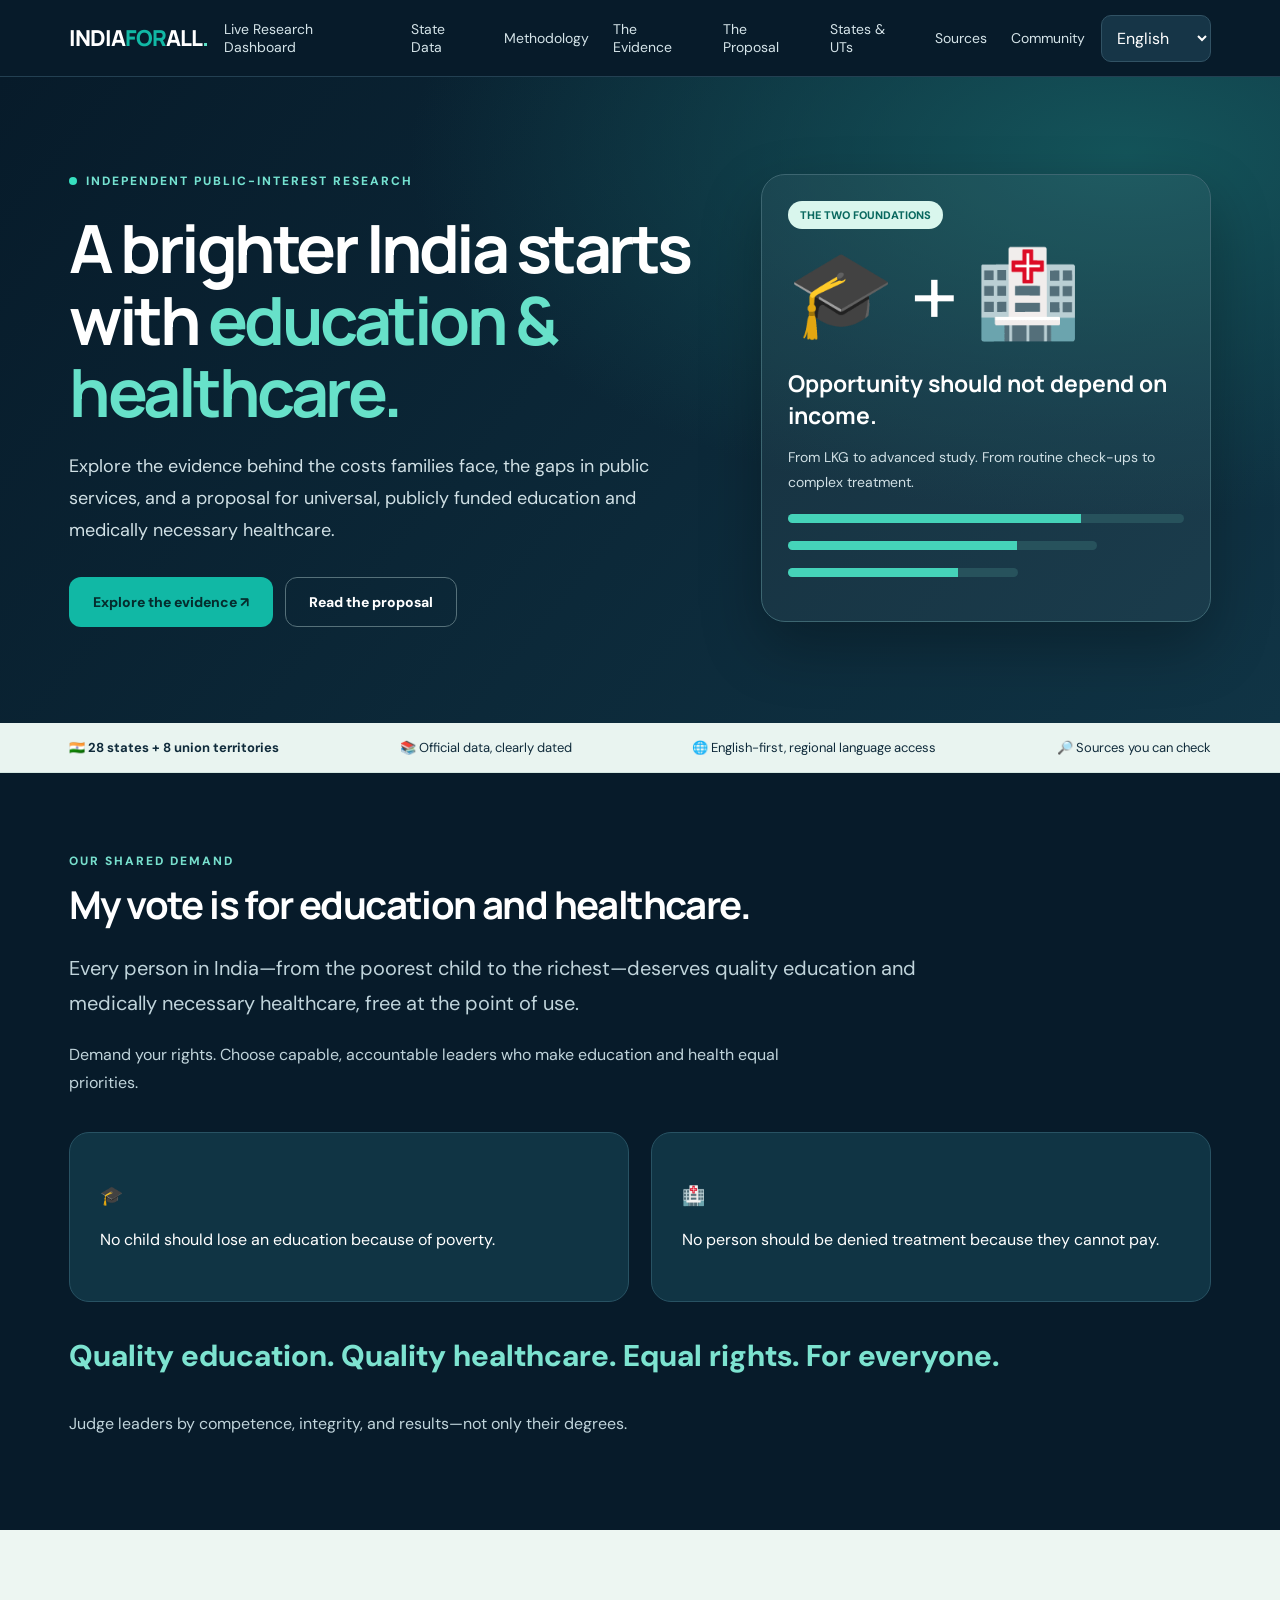
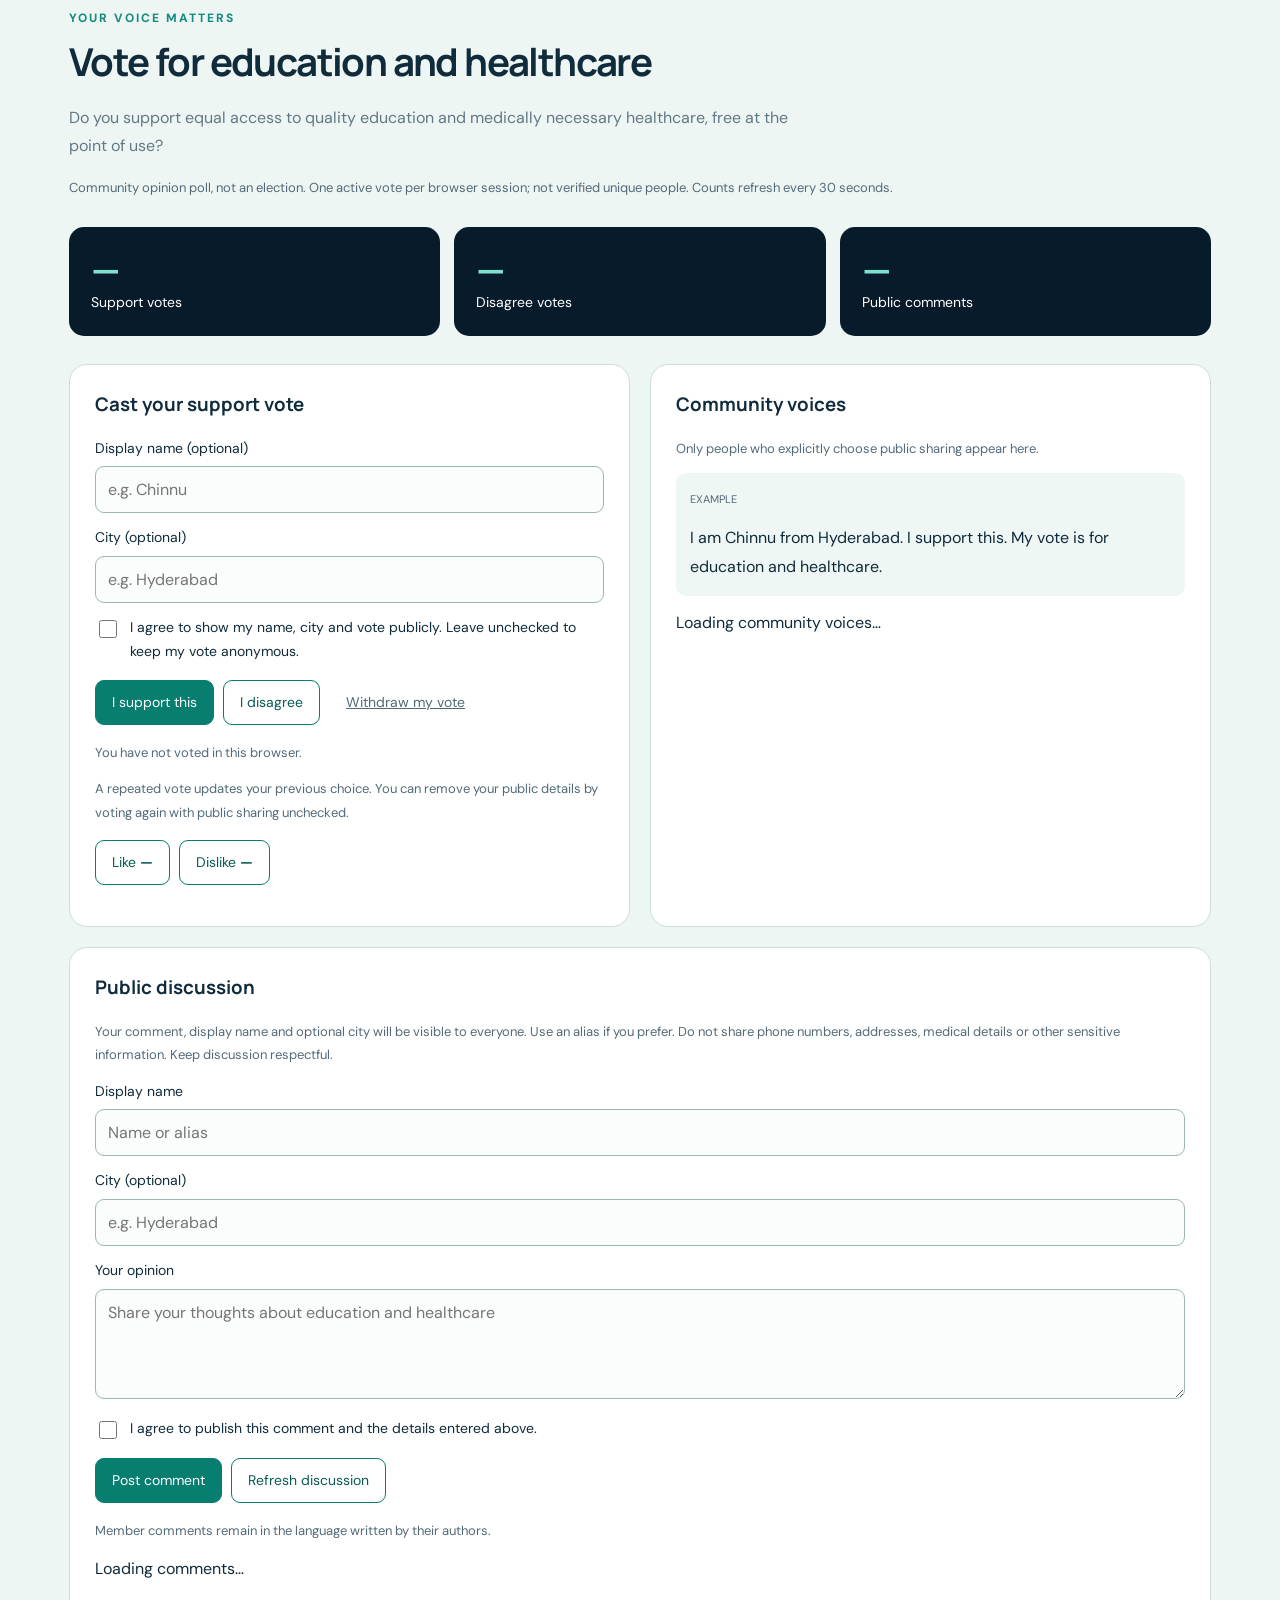
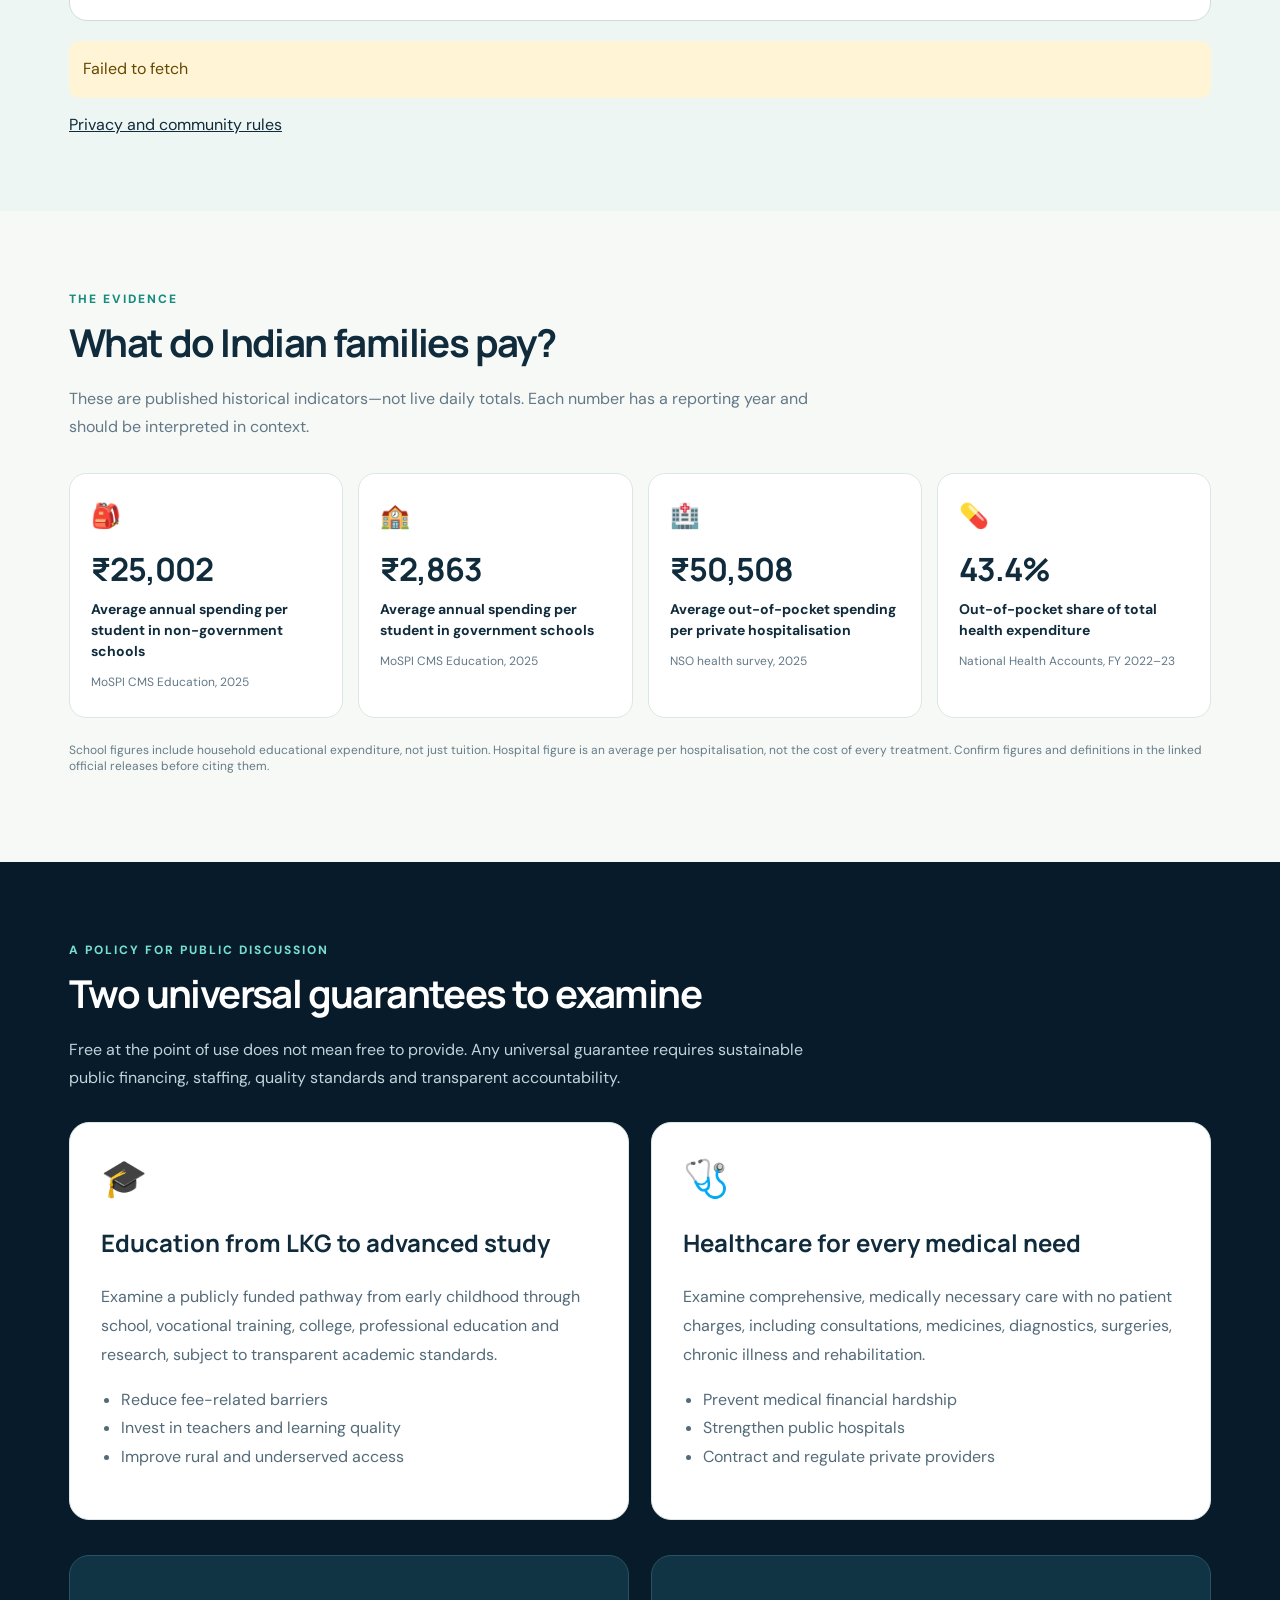
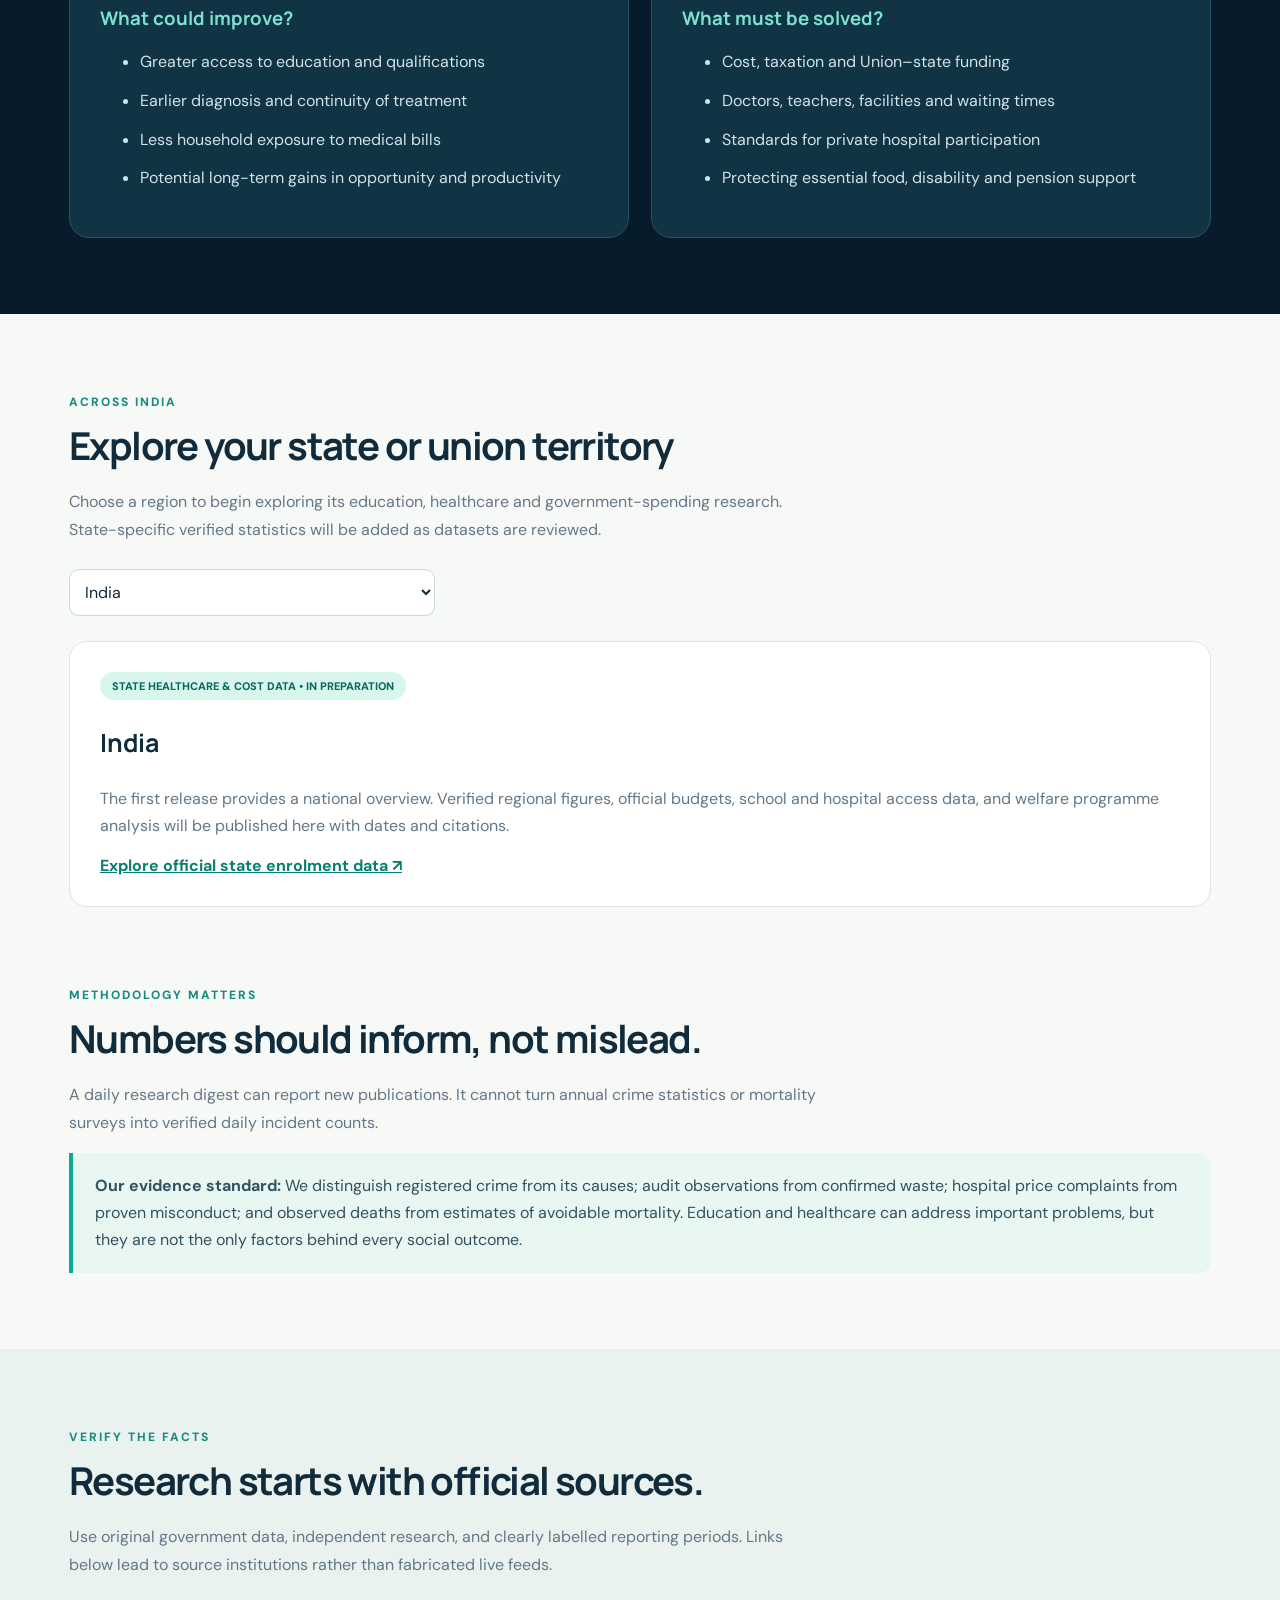
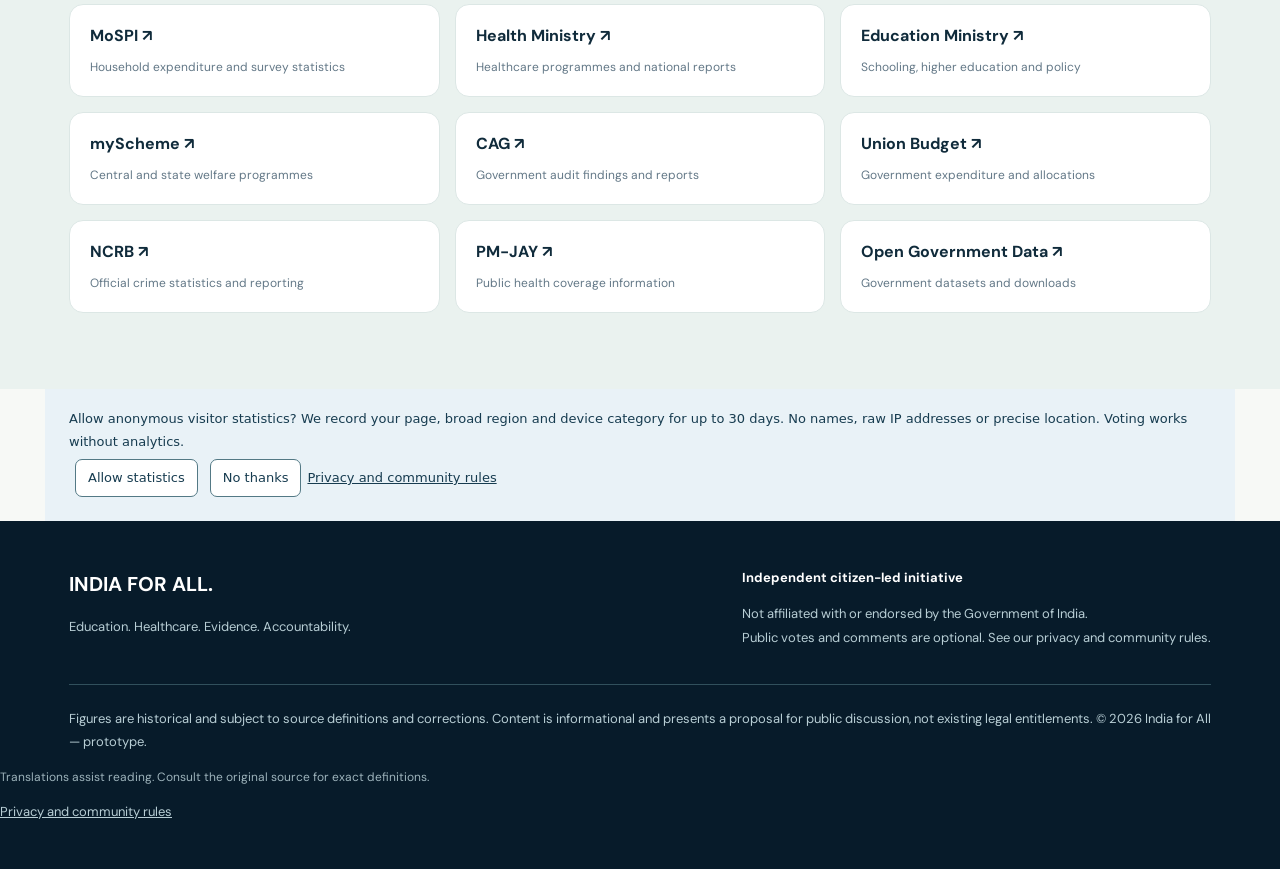
==== index.html @ fef776c9 "Add public participation, nested discussion and private live analytics with security controls" ====
<!doctype html><html lang="en"><head><meta charset="utf-8"><meta name="viewport" content="width=device-width,initial-scale=1"><meta name="theme-color" content="#071b2a"><meta name="description" content="Explore India's education costs, healthcare affordability, government spending and state-wise evidence. A citizen-led research platform for universal education and healthcare."><meta name="robots" content="index,follow"><meta property="og:title" content="India for All | Education. Healthcare. Dignity."><meta property="og:description" content="Explore verified evidence on education, healthcare and public spending across India."><meta property="og:type" content="website"><link rel="canonical" href="https://india-for-all.katojuachyuth.workers.dev/"><meta property="og:url" content="https://india-for-all.katojuachyuth.workers.dev/"><title>India for All | Education & Healthcare Research Across India</title><link rel="preconnect" href="https://fonts.googleapis.com"><link rel="preconnect" href="https://fonts.gstatic.com" crossorigin><link href="https://fonts.googleapis.com/css2?family=DM+Sans:wght@400;500;600;700&family=Manrope:wght@400;500;600;700;800&display=swap" rel="stylesheet"><style>
:root{--navy:#071b2a;--ink:#102b3b;--teal:#11b8a5;--cream:#f7f9f6;--muted:#637887;--line:#dce7e5}*{box-sizing:border-box}html{scroll-behavior:smooth}body{margin:0;background:var(--cream);color:var(--ink);font-family:'DM Sans',sans-serif}h1,h2,h3,.brand{font-family:Manrope,sans-serif}a{color:inherit}header{background:var(--navy);color:white;position:sticky;top:0;z-index:20;border-bottom:1px solid #234052}.wrap{max-width:1190px;margin:auto;padding:0 24px}.nav{min-height:76px;display:flex;align-items:center;justify-content:space-between;gap:16px}.brand{font-weight:800;font-size:22px;letter-spacing:-1px;text-decoration:none}.brand i{color:var(--teal);font-style:normal}.navlinks{display:flex;align-items:center;gap:24px}.navlinks a{text-decoration:none;font-size:14px;color:#d5e4e9}.navlinks a:hover{color:white}select,button{font:inherit}select{border:1px solid #c9d9d6;border-radius:10px;background:white;padding:11px;color:var(--ink);max-width:100%}.lang{background:#163547;color:white;border-color:#315264}.hero{background:radial-gradient(ellipse at 88% 12%,#14545a 0%,transparent 45%),linear-gradient(130deg,#071b2a,#103445);color:white;padding:92px 0 96px;overflow:hidden}.hero-grid{display:grid;grid-template-columns:1.18fr .82fr;gap:45px;align-items:center}.eyebrow{display:inline-flex;gap:9px;align-items:center;color:#75e2d1;text-transform:uppercase;letter-spacing:2px;font-size:12px;font-weight:800}.dot{width:8px;height:8px;border-radius:50%;background:#37dfbf}.hero h1{font-size:clamp(42px,5.2vw,72px);letter-spacing:-3.5px;line-height:1.08;margin:22px 0}.hero h1 span{color:#67e1c9}.hero p{font-size:18px;line-height:1.8;color:#d0e0e5;max-width:640px}.actions{display:flex;gap:12px;flex-wrap:wrap;margin-top:30px}.btn{display:inline-block;text-decoration:none;padding:15px 23px;border-radius:12px;font-weight:800;font-size:14px;border:1px solid transparent;cursor:pointer}.primary{background:var(--teal);color:#052c2d}.secondary{border-color:#56717a;color:white}.hero-art{border:1px solid #3d6671;border-radius:24px;padding:26px;background:#ffffff0c;box-shadow:0 25px 60px #0004}.hero-art .big{font-size:85px;margin:10px 0 18px}.hero-art h3{font-size:23px;margin:8px 0}.hero-art p{font-size:14px}.art-line{height:9px;border-radius:10px;background:#27525c;margin:18px 0;overflow:hidden}.art-line:after{content:'';display:block;width:74%;height:100%;background:#45d3b9}.strip{background:#e9f4f0;border-bottom:1px solid #d3e6e0}.strip .wrap{display:flex;gap:30px;align-items:center;justify-content:space-between;padding-top:16px;padding-bottom:16px;font-size:13px;flex-wrap:wrap}.section{padding:76px 0}.section h2{font-size:clamp(28px,3vw,43px);letter-spacing:-1.6px;margin:8px 0 15px}.intro{color:var(--muted);max-width:760px;line-height:1.75}.kicker{font-size:12px;letter-spacing:2px;color:#168b80;font-weight:800;text-transform:uppercase}.stats{display:grid;grid-template-columns:repeat(4,1fr);gap:15px;margin-top:32px}.stat{border:1px solid var(--line);background:white;padding:26px 21px;border-radius:17px;min-height:205px}.stat .ico{font-size:24px}.stat strong{display:block;font-family:Manrope;font-size:32px;letter-spacing:-1px;margin:16px 0 8px}.stat p{font-size:14px;line-height:1.5;margin:0 0 8px;font-weight:700}.stat small{color:var(--muted);font-size:12px}.pill{display:inline-block;background:#d9f6ed;color:#09685f;border-radius:99px;padding:7px 12px;font-size:11px;font-weight:800}.two{display:grid;grid-template-columns:repeat(2,1fr);gap:22px;margin-top:30px}.feature{background:white;border:1px solid var(--line);border-radius:20px;padding:31px}.feature .symbol{font-size:37px}.feature h3{font-size:24px}.feature p,.feature li{line-height:1.8;color:#536a78}.feature ul{padding-left:20px}.dark{background:var(--navy);color:white}.dark .intro{color:#c0d4db}.compare{display:grid;grid-template-columns:1fr 1fr;gap:22px;margin-top:35px}.compare article{background:#103444;border:1px solid #285263;border-radius:20px;padding:30px}.compare h3{color:#7de3d0}.compare li{margin:13px 0;color:#d2e2e7;line-height:1.6}.filter{display:flex;gap:14px;flex-wrap:wrap;margin:25px 0}.filter select{min-width:220px}.region{background:white;border:1px solid var(--line);border-radius:18px;padding:30px}.region h3{font-size:25px}.region p{line-height:1.7;color:var(--muted)}.note{border-left:4px solid #0aa993;background:#e9f7f2;padding:19px 22px;border-radius:0 12px 12px 0;color:#315260;line-height:1.7}.sources{display:grid;grid-template-columns:repeat(3,1fr);gap:15px;margin-top:25px}.source{background:white;border:1px solid var(--line);border-radius:14px;padding:20px;text-decoration:none}.source:hover{border-color:#0aa993}.source b{display:block;margin-bottom:9px}.source span{font-size:12px;color:var(--muted)}footer{background:#071b2a;color:#b8ced5;padding:45px 0;font-size:13px;line-height:1.8}footer b{color:white}.footer-grid{display:flex;justify-content:space-between;gap:20px;flex-wrap:wrap}.disclaimer{font-size:12px;color:#657c87;margin-top:24px}.menu{display:none}.sr-only{position:absolute;width:1px;height:1px;padding:0;margin:-1px;overflow:hidden;clip:rect(0,0,0,0);white-space:nowrap;border:0}@media(max-width:850px){.navlinks{display:none}.menu{display:block}.hero-grid{grid-template-columns:1fr}.hero-art{display:none}.stats{grid-template-columns:repeat(2,1fr)}.sources{grid-template-columns:repeat(2,1fr)}}@media(max-width:560px){.wrap{padding:0 17px}.hero{padding:70px 0}.hero h1{letter-spacing:-2px}.stats,.two,.compare,.sources{grid-template-columns:1fr}.stat{min-height:unset}.section{padding:58px 0}.nav{min-height:66px}.brand{font-size:19px}.lang{max-width:125px}.hero p{font-size:16px}}
</style><link rel="stylesheet" href="/i18n.css?v=20261114"><script defer src="/i18n.js?v=20261114"></script><link rel="stylesheet" href="/community.css?v=20261114"><script defer src="/community-ui.js?v=20261114"></script></head><body><header><div class="wrap nav"><a class="brand" href="#home">INDIA<i>FOR</i>ALL<span style="color:#5ce3c8">.</span></a><nav class="navlinks" aria-label="Main navigation"><a href="/dashboard.html">Live Research Dashboard</a><a href="/states.html">State Data</a><a href="/methodology.html">Methodology</a><a href="#evidence">The Evidence</a><a href="#vision">The Proposal</a><a href="#states">States & UTs</a><a href="#sources">Sources</a><a href="#community">Community</a></nav><label><span class="sr-only">Select language</span><select class="lang" id="language"><option value="en">English</option><option value="hi">हिन्दी</option><option value="te">తెలుగు</option><option value="ta">தமிழ்</option><option value="bn">বাংলা</option><option value="mr">मराठी</option><option value="kn">ಕನ್ನಡ</option><option value="ml">മലയാളം</option></select></label></div></header><main><section id="home" class="hero"><div class="wrap hero-grid"><div><span class="eyebrow"><span class="dot"></span> Independent public-interest research</span><h1 data-i="hero">A brighter India starts with <span>education & healthcare.</span></h1><p data-i="lead">Explore the evidence behind the costs families face, the gaps in public services, and a proposal for universal, publicly funded education and medically necessary healthcare.</p><div class="actions"><a class="btn primary" href="/dashboard.html" data-i="explore">Explore the evidence ↗</a><a class="btn secondary" href="#vision" data-i="proposal">Read the proposal</a></div></div><div class="hero-art" aria-hidden="true"><span class="pill">THE TWO FOUNDATIONS</span><div class="big">🎓 + 🏥</div><h3>Opportunity should not depend on income.</h3><p>From LKG to advanced study. From routine check-ups to complex treatment.</p><div class="art-line"></div><div class="art-line" style="width:78%"></div><div class="art-line" style="width:58%"></div></div></div></section><div class="strip"><div class="wrap"><span>🇮🇳 <b>28 states + 8 union territories</b></span><span>📚 Official data, clearly dated</span><span>🌐 English-first, regional language access</span><span>🔎 Sources you can check</span></div></div><section id="our-demand" class="section dark" aria-labelledby="demand-title"><div class="wrap"><span class="kicker" style="color:#77dfcd">Our shared demand</span><h2 id="demand-title">My vote is for education and healthcare.</h2><p class="intro" style="font-size:20px;max-width:920px">Every person in India—from the poorest child to the richest—deserves quality education and medically necessary healthcare, free at the point of use.</p><p class="intro">Demand your rights. Choose capable, accountable leaders who make education and health equal priorities.</p><div class="compare"><article><h3>🎓</h3><p style="line-height:1.8">No child should lose an education because of poverty.</p></article><article><h3>🏥</h3><p style="line-height:1.8">No person should be denied treatment because they cannot pay.</p></article></div><p style="font-size:clamp(20px,2.5vw,30px);font-weight:800;line-height:1.6;color:#7de3d0">Quality education. Quality healthcare. Equal rights. For everyone.</p><p class="intro">Judge leaders by competence, integrity, and results—not only their degrees.</p></div></section><section id="community" class="section community" aria-labelledby="community-title"><div class="wrap">
<span class="kicker">Your voice matters</span><h2 id="community-title">Vote for education and healthcare</h2>
<p class="intro">Do you support equal access to quality education and medically necessary healthcare, free at the point of use?</p>
<p class="community-small">Community opinion poll, not an election. One active vote per browser session; not verified unique people. Counts refresh every 30 seconds.</p>
<div class="community-metrics" aria-label="Community totals"><div><strong id="support-count">—</strong><span>Support votes</span></div><div><strong id="oppose-count">—</strong><span>Disagree votes</span></div><div><strong id="comment-count">—</strong><span>Public comments</span></div></div>
<div class="community-layout"><section class="community-panel"><h3>Cast your support vote</h3>
<label for="public-name">Display name (optional)</label><input id="public-name" maxlength="50" placeholder="e.g. Chinnu" autocomplete="nickname">
<label for="public-city">City (optional)</label><input id="public-city" maxlength="80" placeholder="e.g. Hyderabad" autocomplete="address-level2">
<label class="community-check"><input id="profile-consent" type="checkbox"><span>I agree to show my name, city and vote publicly. Leave unchecked to keep my vote anonymous.</span></label>
<div class="community-actions"><button id="vote-support" type="button">I support this</button><button id="vote-oppose" class="outline" type="button">I disagree</button><button id="vote-withdraw" class="text-button" type="button">Withdraw my vote</button></div>
<p id="my-vote" class="community-small" role="status"></p><p class="community-small">A repeated vote updates your previous choice. You can remove your public details by voting again with public sharing unchecked.</p>
<div class="community-actions"><button id="campaign-like" class="outline" type="button" aria-pressed="false"><span>Like</span> <strong id="like-count">—</strong></button><button id="campaign-dislike" class="outline" type="button" aria-pressed="false"><span>Dislike</span> <strong id="dislike-count">—</strong></button></div>
</section><section class="community-panel"><h3>Community voices</h3><p class="community-small">Only people who explicitly choose public sharing appear here.</p><div class="community-example"><span>Example</span><p>I am Chinnu from Hyderabad. I support this. My vote is for education and healthcare.</p></div><div id="supporters-list"><p>Loading community voices…</p></div></section></div>
<section class="community-panel discussion"><h3>Public discussion</h3><p class="community-small">Your comment, display name and optional city will be visible to everyone. Use an alias if you prefer. Do not share phone numbers, addresses, medical details or other sensitive information. Keep discussion respectful.</p>
<form id="comment-form"><label for="comment-name">Display name</label><input id="comment-name" maxlength="50" placeholder="Name or alias" required><label for="comment-city">City (optional)</label><input id="comment-city" maxlength="80" placeholder="e.g. Hyderabad"><label for="comment-body">Your opinion</label><textarea id="comment-body" maxlength="1500" rows="4" required placeholder="Share your thoughts about education and healthcare"></textarea><p id="reply-context" class="community-small"></p><label class="community-check"><input id="comment-consent" type="checkbox" required><span>I agree to publish this comment and the details entered above.</span></label><div class="community-actions"><button type="submit">Post comment</button><button id="cancel-reply" class="outline" type="button" hidden>Cancel reply</button><button id="refresh-comments" class="outline" type="button">Refresh discussion</button></div></form>
<p class="community-small">Member comments remain in the language written by their authors.</p><div id="comments-list"><p>Loading comments…</p></div><button id="more-comments" class="outline" type="button" hidden>More comments</button></section>
<p id="community-notice" class="community-notice" role="status" aria-live="polite"></p><a href="/privacy.html">Privacy and community rules</a>
</div></section>
<section id="evidence" class="section"><div class="wrap"><span class="kicker">The evidence</span><h2 data-i="evidence">What do Indian families pay?</h2><p class="intro" data-i="evidenceLead">These are published historical indicators—not live daily totals. Each number has a reporting year and should be interpreted in context.</p><div class="stats"><div class="stat"><div class="ico">🎒</div><strong>₹25,002</strong><p>Average annual spending per student in non-government schools</p><small>MoSPI CMS Education, 2025</small></div><div class="stat"><div class="ico">🏫</div><strong>₹2,863</strong><p>Average annual spending per student in government schools</p><small>MoSPI CMS Education, 2025</small></div><div class="stat"><div class="ico">🏥</div><strong>₹50,508</strong><p>Average out-of-pocket spending per private hospitalisation</p><small>NSO health survey, 2025</small></div><div class="stat"><div class="ico">💊</div><strong>43.4%</strong><p>Out-of-pocket share of total health expenditure</p><small>National Health Accounts, FY 2022–23</small></div></div><p class="disclaimer">School figures include household educational expenditure, not just tuition. Hospital figure is an average per hospitalisation, not the cost of every treatment. Confirm figures and definitions in the linked official releases before citing them.</p></div></section><section id="vision" class="section dark"><div class="wrap"><span class="kicker" style="color:#77dfcd">A policy for public discussion</span><h2 data-i="vision">Two universal guarantees to examine</h2><p class="intro" data-i="visionLead">Free at the point of use does not mean free to provide. Any universal guarantee requires sustainable public financing, staffing, quality standards and transparent accountability.</p><div class="two"><article class="feature" style="color:#102b3b"><div class="symbol">🎓</div><h3>Education from LKG to advanced study</h3><p>Examine a publicly funded pathway from early childhood through school, vocational training, college, professional education and research, subject to transparent academic standards.</p><ul><li>Reduce fee-related barriers</li><li>Invest in teachers and learning quality</li><li>Improve rural and underserved access</li></ul></article><article class="feature" style="color:#102b3b"><div class="symbol">🩺</div><h3>Healthcare for every medical need</h3><p>Examine comprehensive, medically necessary care with no patient charges, including consultations, medicines, diagnostics, surgeries, chronic illness and rehabilitation.</p><ul><li>Prevent medical financial hardship</li><li>Strengthen public hospitals</li><li>Contract and regulate private providers</li></ul></article></div><div class="compare"><article><h3>What could improve?</h3><ul><li>Greater access to education and qualifications</li><li>Earlier diagnosis and continuity of treatment</li><li>Less household exposure to medical bills</li><li>Potential long-term gains in opportunity and productivity</li></ul></article><article><h3>What must be solved?</h3><ul><li>Cost, taxation and Union–state funding</li><li>Doctors, teachers, facilities and waiting times</li><li>Standards for private hospital participation</li><li>Protecting essential food, disability and pension support</li></ul></article></div></div></section><section id="states" class="section"><div class="wrap"><span class="kicker">Across India</span><h2 data-i="states">Explore your state or union territory</h2><p class="intro">Choose a region to begin exploring its education, healthcare and government-spending research. State-specific verified statistics will be added as datasets are reviewed.</p><div class="filter"><label><span class="sr-only">State or union territory</span><select id="state"></select></label></div><div class="region" aria-live="polite"><span class="pill">STATE HEALTHCARE & COST DATA • IN PREPARATION</span><h3 id="stateTitle">India</h3><p id="stateDesc">The first release provides a national overview. Verified regional figures, official budgets, school and hospital access data, and welfare programme analysis will be published here with dates and citations.</p><a href="/states.html" style="font-weight:700;color:#087f73">Explore official state enrolment data ↗</a></div></div></section><section class="section" style="padding-top:0"><div class="wrap"><span class="kicker">Methodology matters</span><h2>Numbers should inform, not mislead.</h2><p class="intro">A daily research digest can report new publications. It cannot turn annual crime statistics or mortality surveys into verified daily incident counts.</p><div class="note"><b>Our evidence standard:</b> We distinguish registered crime from its causes; audit observations from confirmed waste; hospital price complaints from proven misconduct; and observed deaths from estimates of avoidable mortality. Education and healthcare can address important problems, but they are not the only factors behind every social outcome.</div></div></section><section id="sources" class="section" style="background:#eaf2ef"><div class="wrap"><span class="kicker">Verify the facts</span><h2>Research starts with official sources.</h2><p class="intro">Use original government data, independent research, and clearly labelled reporting periods. Links below lead to source institutions rather than fabricated live feeds.</p><div class="sources"><a class="source" href="https://www.mospi.gov.in/" target="_blank" rel="noopener"><b>MoSPI ↗</b><span>Household expenditure and survey statistics</span></a><a class="source" href="https://mohfw.gov.in/" target="_blank" rel="noopener"><b>Health Ministry ↗</b><span>Healthcare programmes and national reports</span></a><a class="source" href="https://www.education.gov.in/" target="_blank" rel="noopener"><b>Education Ministry ↗</b><span>Schooling, higher education and policy</span></a><a class="source" href="https://www.myscheme.gov.in/" target="_blank" rel="noopener"><b>myScheme ↗</b><span>Central and state welfare programmes</span></a><a class="source" href="https://cag.gov.in/" target="_blank" rel="noopener"><b>CAG ↗</b><span>Government audit findings and reports</span></a><a class="source" href="https://www.indiabudget.gov.in/" target="_blank" rel="noopener"><b>Union Budget ↗</b><span>Government expenditure and allocations</span></a><a class="source" href="https://ncrb.gov.in/" target="_blank" rel="noopener"><b>NCRB ↗</b><span>Official crime statistics and reporting</span></a><a class="source" href="https://www.pmjay.gov.in/" target="_blank" rel="noopener"><b>PM-JAY ↗</b><span>Public health coverage information</span></a><a class="source" href="https://data.gov.in/" target="_blank" rel="noopener"><b>Open Government Data ↗</b><span>Government datasets and downloads</span></a></div></div></section></main><footer><div class="wrap"><div class="footer-grid"><div><b style="font-size:20px">INDIA FOR ALL.</b><p>Education. Healthcare. Evidence. Accountability.</p></div><div><b>Independent citizen-led initiative</b><p>Not affiliated with or endorsed by the Government of India.<br>Public votes and comments are optional. See our privacy and community rules.</p></div></div><hr style="border:0;border-top:1px solid #31505c;margin:22px 0"><p>Figures are historical and subject to source definitions and corrections. Content is informational and presents a proposal for public discussion, not existing legal entitlements. © 2026 India for All — prototype.</p></div><p class="translation-note">Translations assist reading. Consult the original source for exact definitions.</p><a href="/privacy.html">Privacy and community rules</a></footer><script defer src="/index-content1.js?v=20261114-community"></script></body></html>
---- i18n.css ----
/* Keep long regional text readable without changing the site's design. */
html:not([lang="en"]) h1,html:not([lang="en"]) h2,html:not([lang="en"]) h3{letter-spacing:normal;line-height:1.4}
html:not([lang="en"]) .hero h1{font-size:clamp(30px,4.5vw,58px)}
html:not([lang="en"]) .navlinks{gap:12px;flex-wrap:wrap;padding:12px 0}
html:not([lang="en"]) .navlinks a{font-size:12px}
.site-language{display:inline-flex;margin:8px 0 8px 16px;align-items:center}
.site-language select{font:inherit;background:#163547;color:#fff;border:1px solid #54717f;border-radius:8px;padding:9px;max-width:165px}
.sr-only{position:absolute;width:1px;height:1px;padding:0;margin:-1px;overflow:hidden;clip:rect(0,0,0,0);white-space:nowrap;border:0}
#language-error{margin:0;padding:0 20px;background:#fff4d5;color:#593d00;font:14px/1.6 system-ui}
#language-error:empty{display:none}
.translation-note{font-size:12px;line-height:1.8;opacity:.85}
@media(max-width:600px){.site-language{display:flex;margin:12px 0}html:not([lang="en"]) .hero h1{font-size:32px}.toolbar{flex-wrap:wrap}header>a{display:inline-block;margin-bottom:7px}}
---- community.css ----
.community{background:#edf6f2;scroll-margin-top:90px}.community-small{font-size:13px;line-height:1.8;color:#536a78}.community-metrics{display:grid;grid-template-columns:repeat(3,1fr);gap:14px;margin:28px 0}.community-metrics>div{background:#071b2a;color:#fff;padding:22px;border-radius:15px}.community-metrics strong{display:block;font-size:32px;color:#7de3d0}.community-metrics span{display:block;line-height:1.6;font-size:14px}.community-layout{display:grid;grid-template-columns:1fr 1fr;gap:20px}.community-panel{padding:25px;background:white;border:1px solid #cdded8;border-radius:18px;margin-bottom:20px}.community-panel h3{margin-top:0;line-height:1.5}.community-panel input:not([type=checkbox]),.community-panel textarea{width:100%;font:inherit;box-sizing:border-box;border:1px solid #9bb8ac;border-radius:9px;padding:12px;background:#fbfdfc;color:#102b3b}.community-panel label{display:block;margin:13px 0 6px;font-size:14px;line-height:1.7}.community-check{display:flex!important;gap:10px;align-items:flex-start}.community-check input{width:18px;height:18px;flex-shrink:0;margin-top:4px}.community-actions{display:flex;gap:9px;flex-wrap:wrap;margin:16px 0}.community button{background:#087e70;color:white;border:1px solid #087e70;padding:11px 16px;border-radius:9px;cursor:pointer;font:inherit;font-size:14px;line-height:1.5}.community button.outline{background:#fff;color:#075d55}.community button.text-button{background:transparent;border-color:transparent;color:#526a74;text-decoration:underline}.community button[aria-pressed=true]{background:#d2f5e9;color:#064c42;box-shadow:inset 0 0 0 2px #087e70}.community button:disabled{opacity:.55;cursor:wait}.community button:focus-visible,.community input:focus-visible,.community textarea:focus-visible{outline:3px solid #e0a827;outline-offset:3px}.community-example{background:#eff7f4;padding:14px;border-radius:10px;margin-bottom:16px}.community-example>span{font-size:11px;text-transform:uppercase;color:#536a78}.community-example p{line-height:1.8;margin-bottom:0}.community-voice{border-top:1px solid #dce7e5;padding:12px 0;overflow-wrap:anywhere}.community-voice p{margin:7px 0}.community-comment{padding:18px 0;border-top:1px solid #dce7e5;overflow-wrap:anywhere}.community-comment .comment-body{white-space:pre-wrap;line-height:1.8}.comment-children{margin-left:clamp(8px,2vw,22px);padding-left:12px;border-left:2px solid #bad8cd}.community-notice{line-height:1.8;padding:14px;border-radius:10px;background:#fff5d6;color:#644800}.community-notice:empty{display:none}.community-hidden{color:#677c84;font-style:italic}.analytics-choice{max-width:1190px;margin:0 auto;padding:18px 24px;background:#e9f2f7;color:#173c50;font:13px/1.8 system-ui}.analytics-choice button{font:inherit;padding:6px 12px;margin:6px;border:1px solid #537985;border-radius:7px;background:#fff;color:#173c50;cursor:pointer}.analytics-choice p{margin:0}.analytics-choice a{color:inherit}.community [hidden]{display:none!important}@media(max-width:700px){.community-layout{grid-template-columns:1fr}.community-panel{padding:18px}.community-metrics{gap:7px}.community-metrics>div{padding:12px}.community-metrics strong{font-size:25px}.community-metrics span{font-size:12px}}
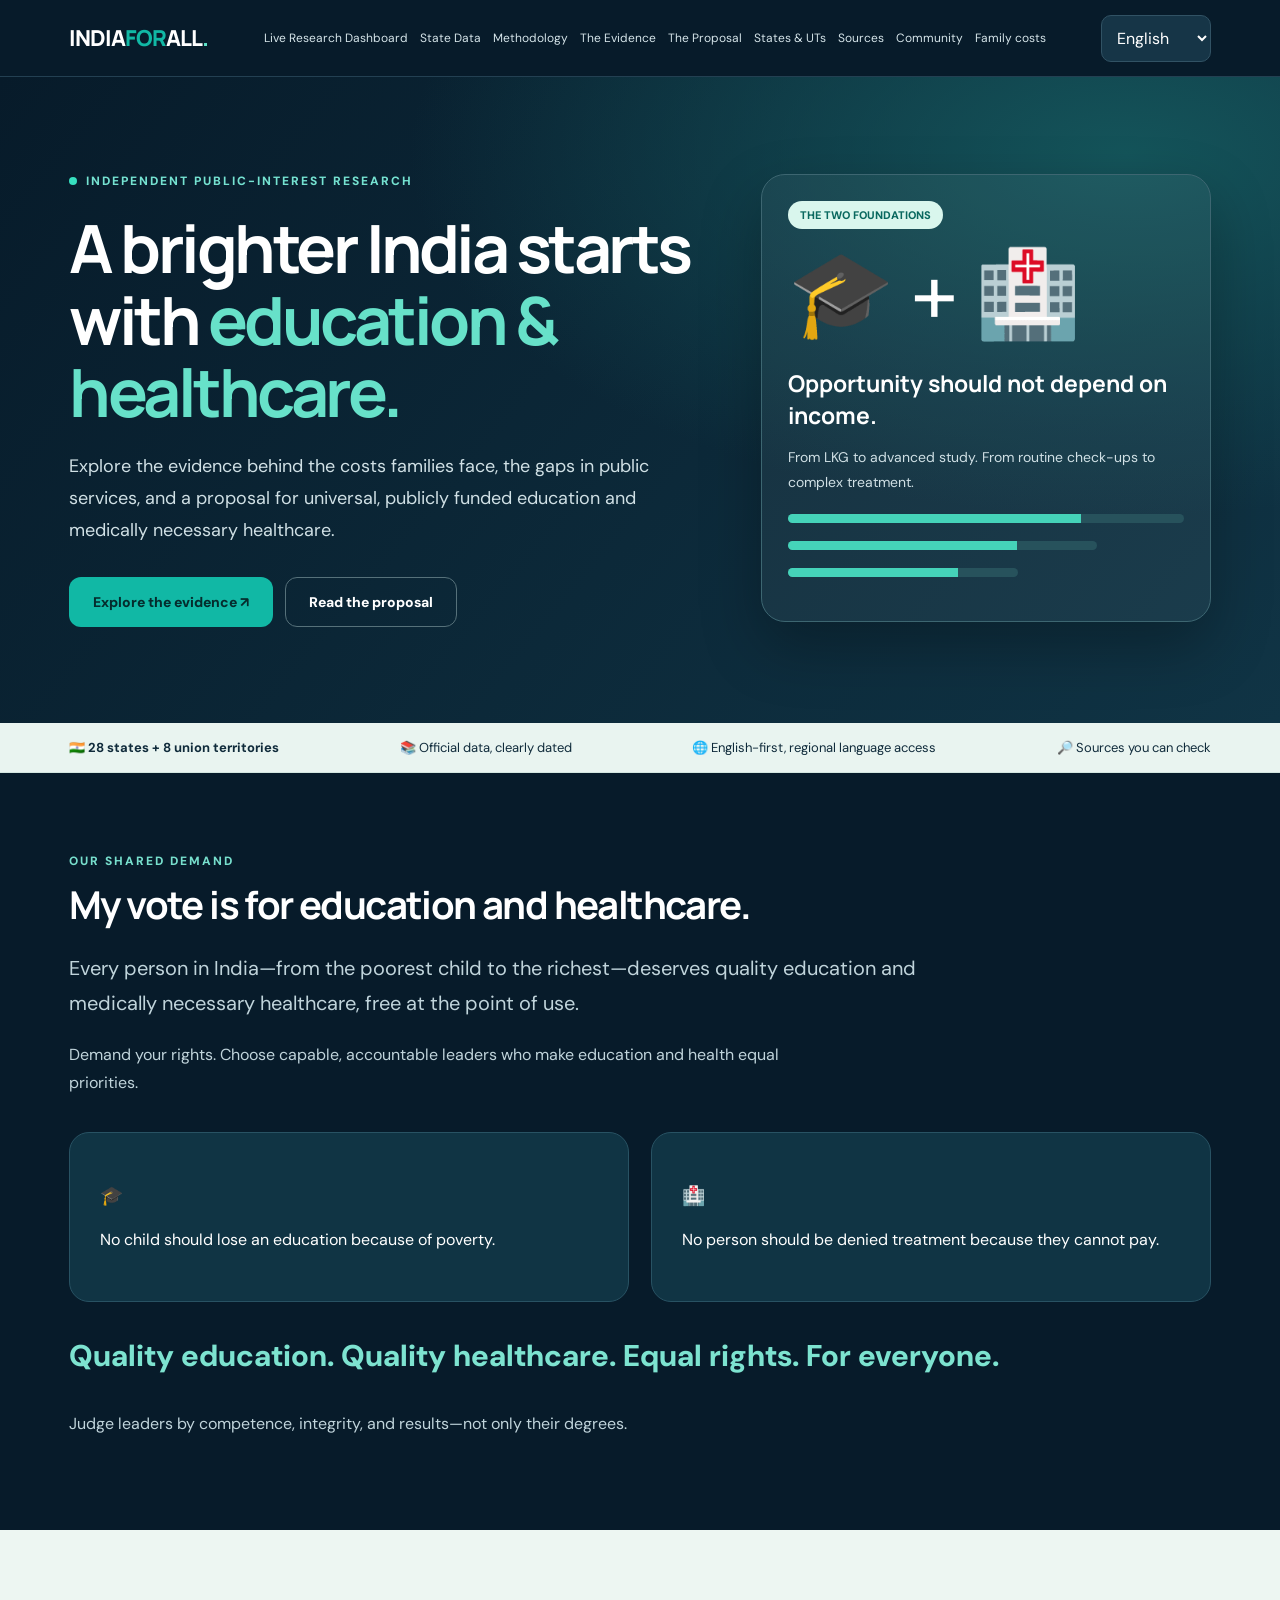
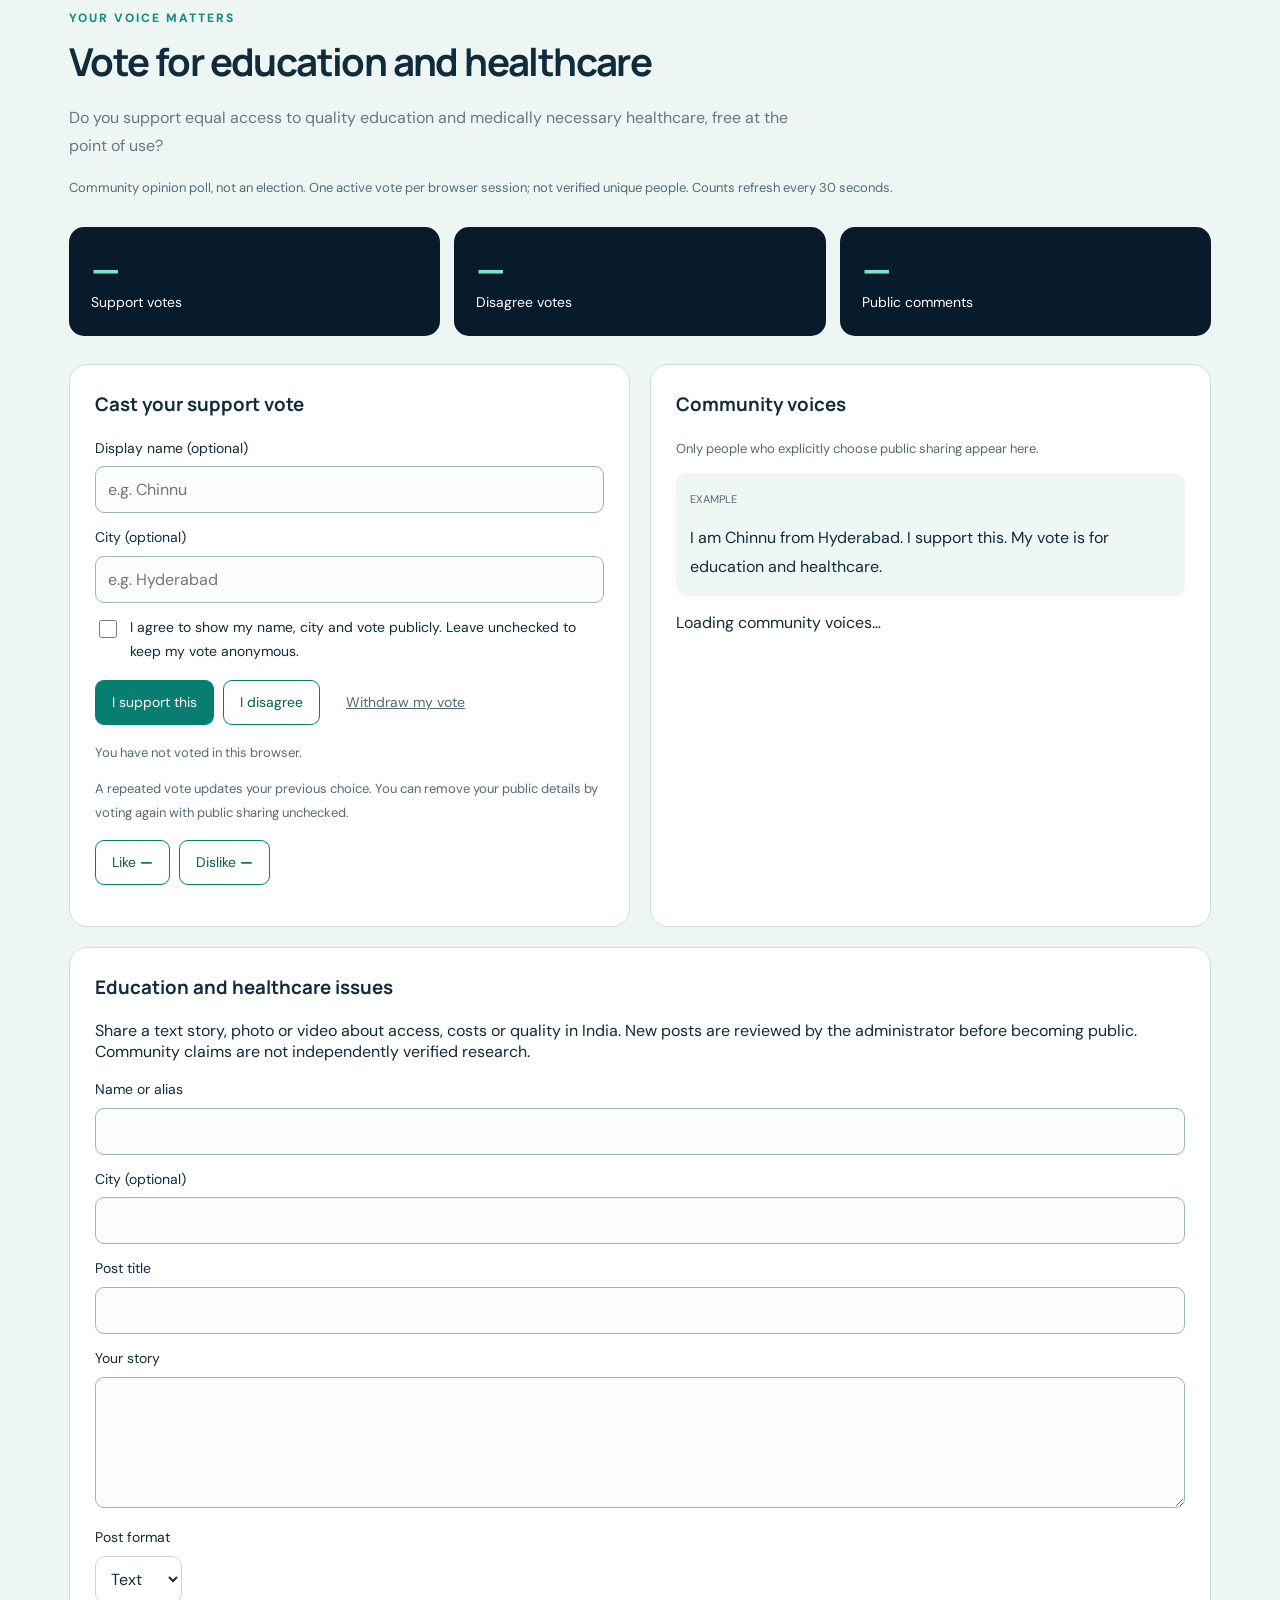
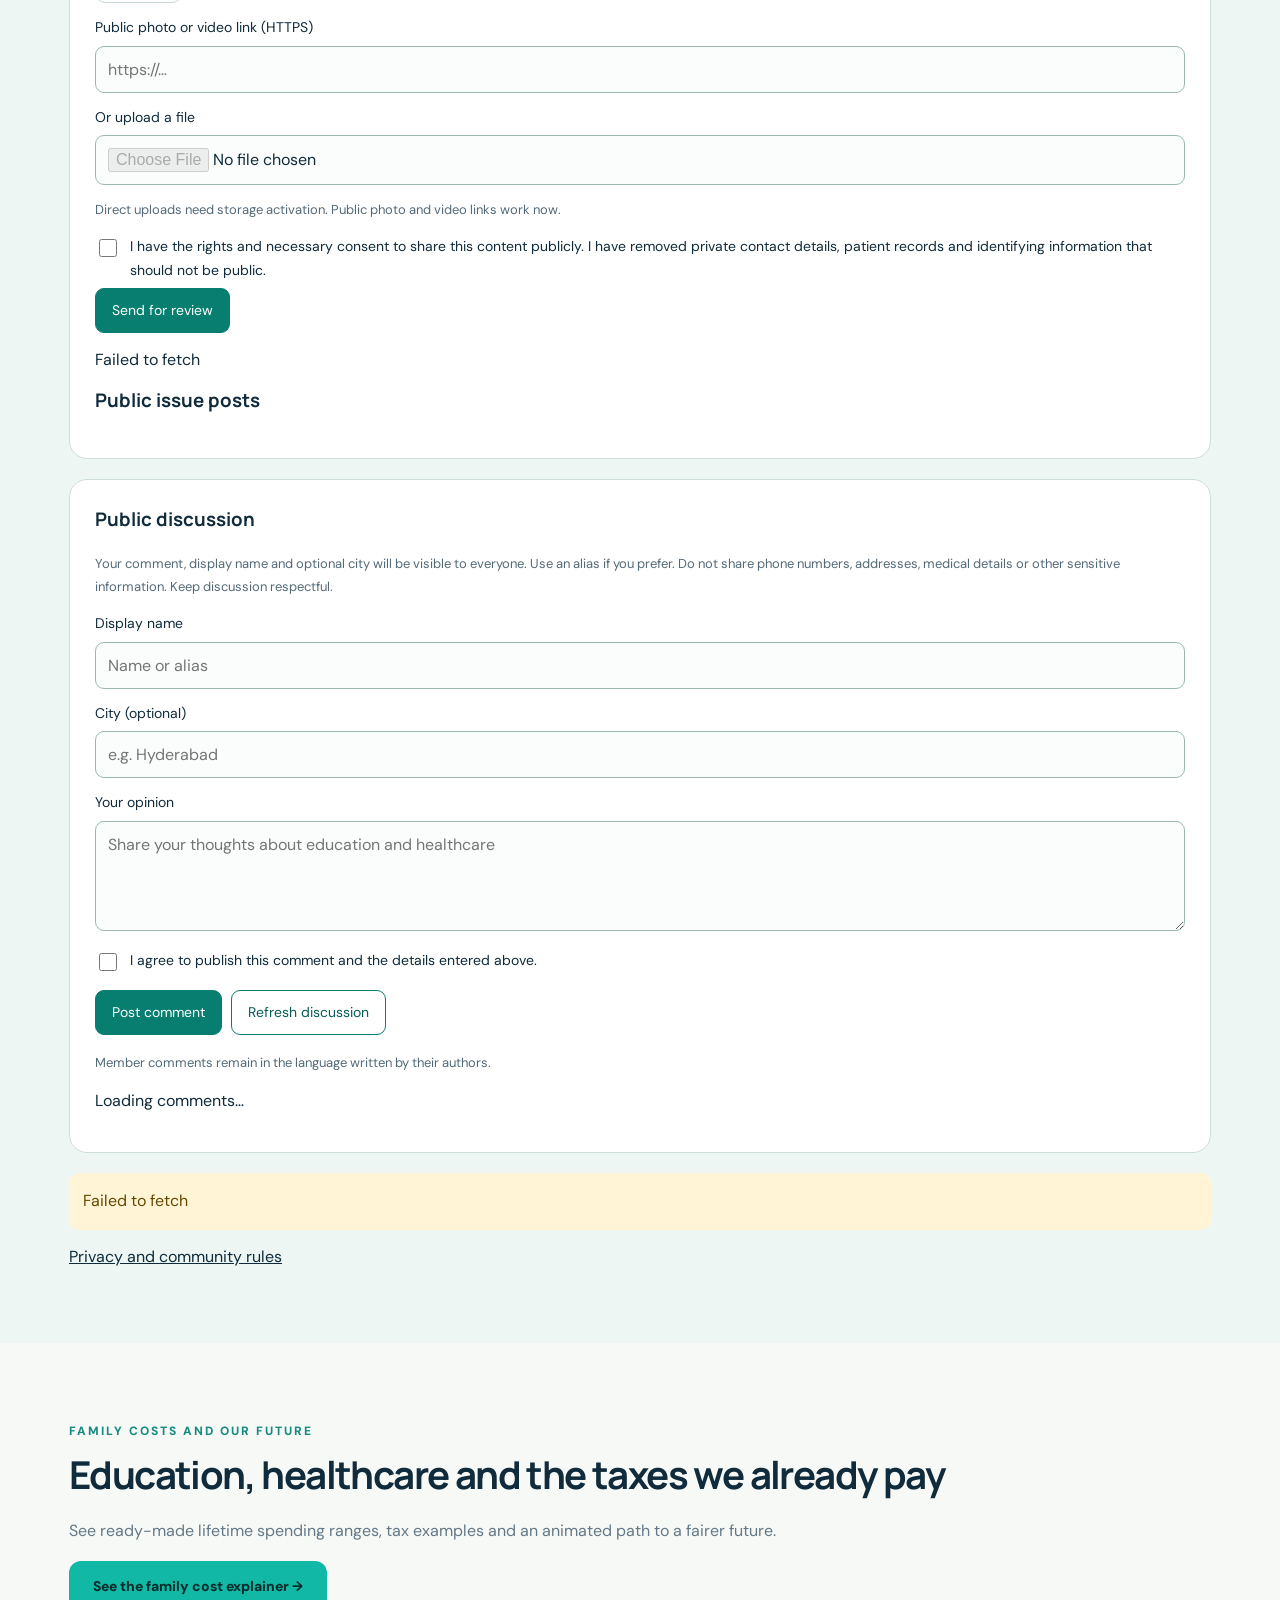
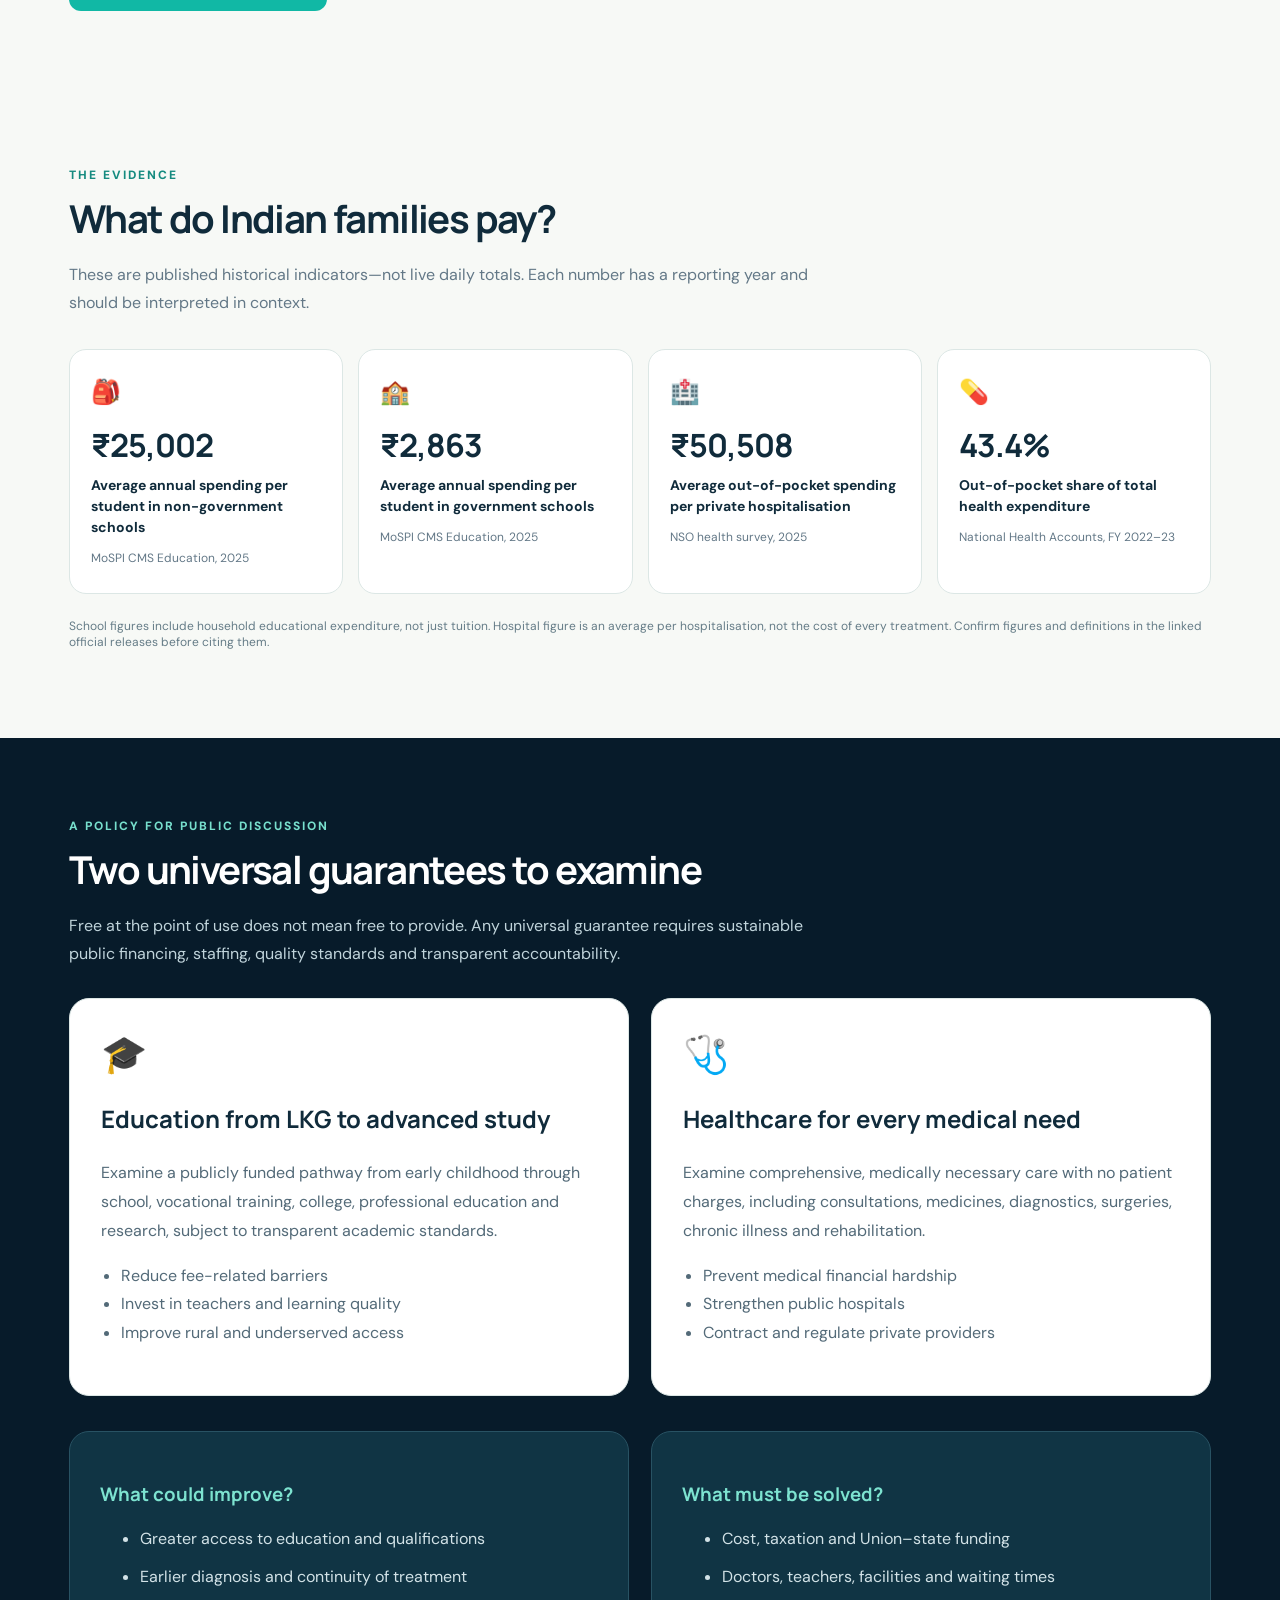
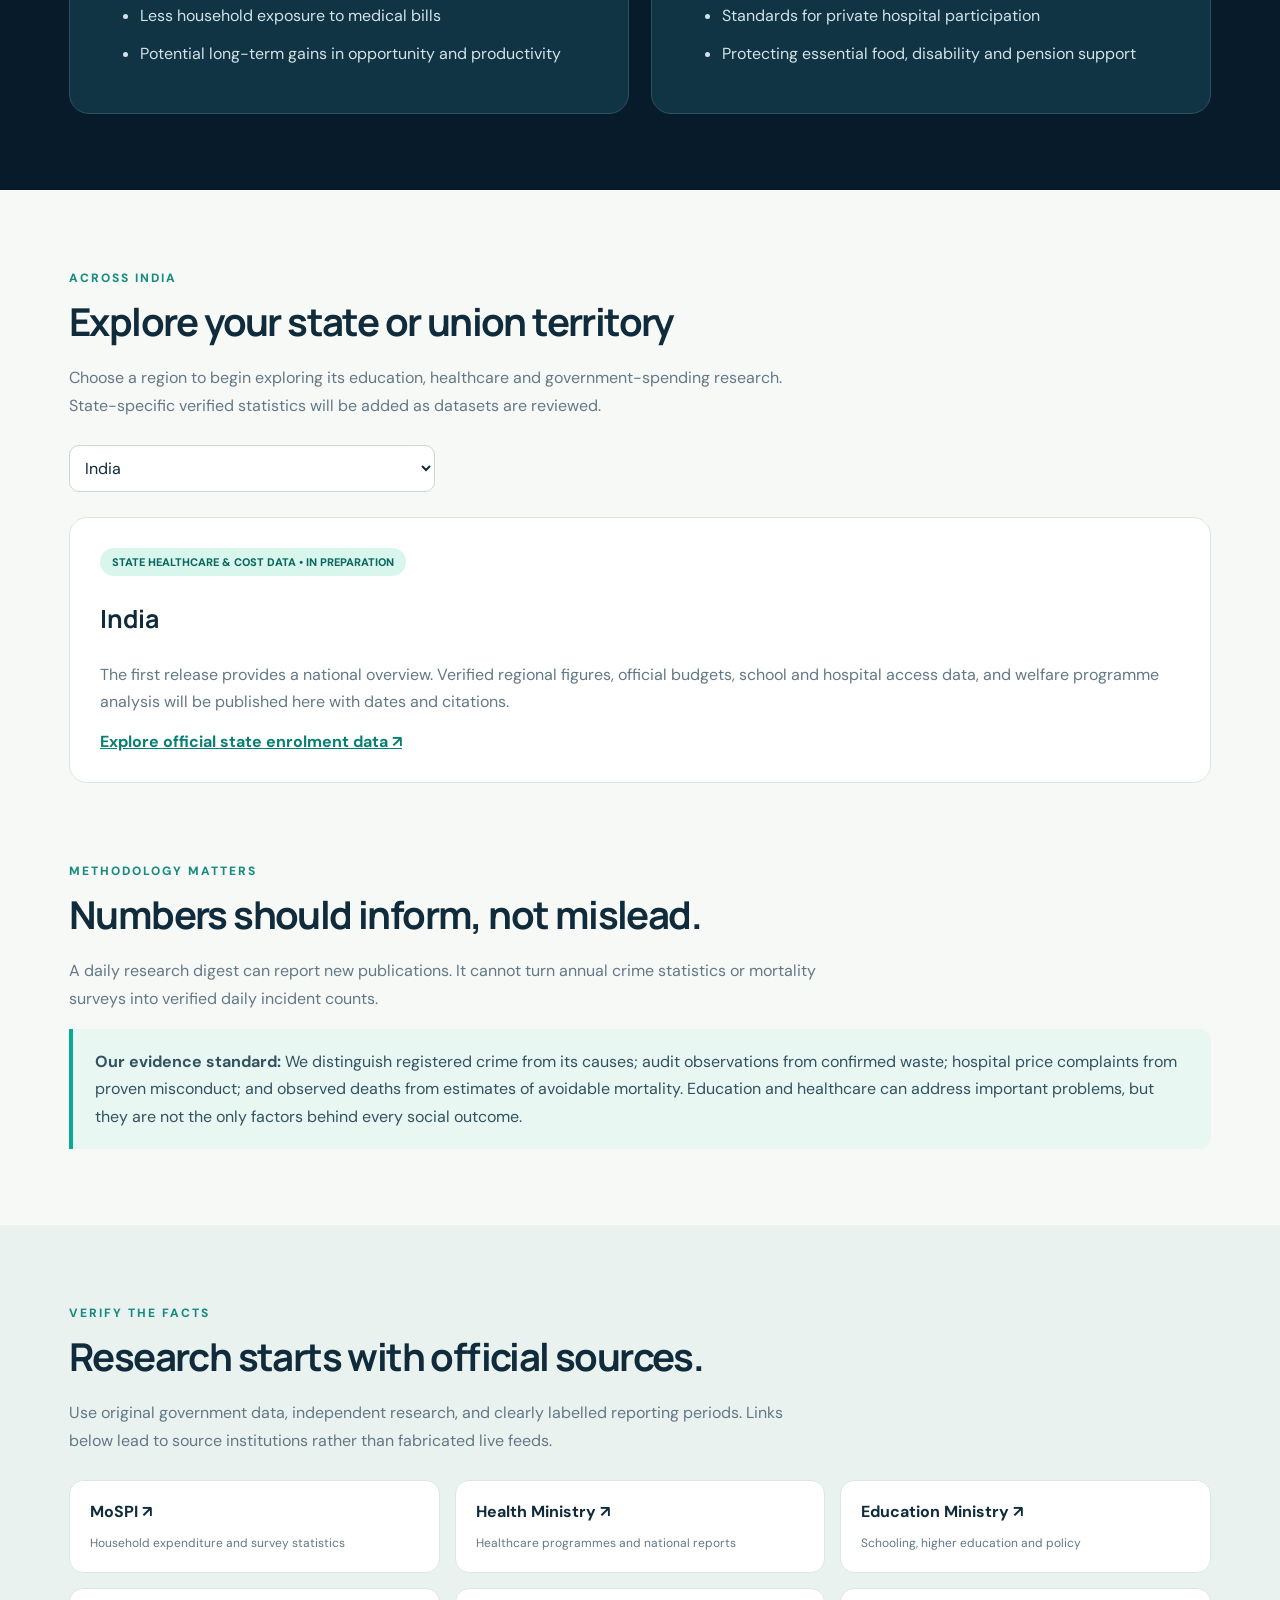
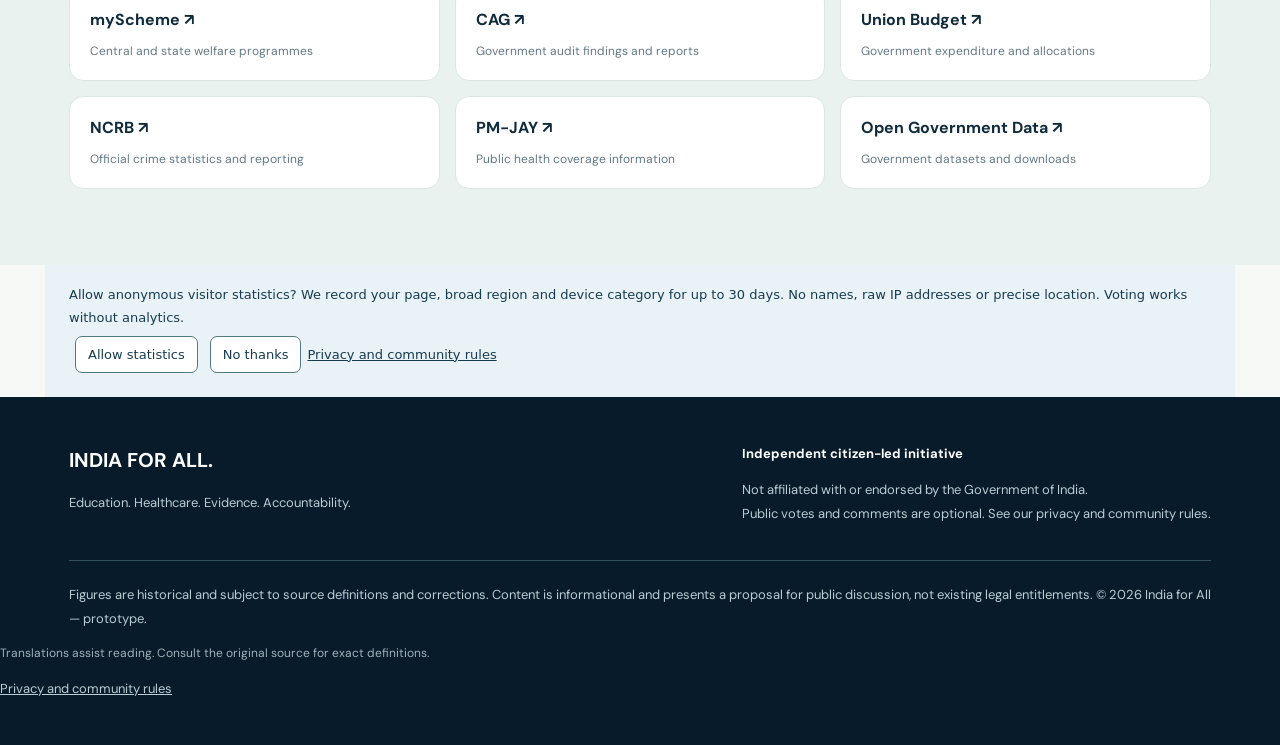
==== commit 12d823ba: "Add fixed family cost examples, animated benefits tree and moderated public issue posts" ====
--- a/index.html
+++ b/index.html
@@ -1,6 +1,6 @@
 <!doctype html><html lang="en"><head><meta charset="utf-8"><meta name="viewport" content="width=device-width,initial-scale=1"><meta name="theme-color" content="#071b2a"><meta name="description" content="Explore India's education costs, healthcare affordability, government spending and state-wise evidence. A citizen-led research platform for universal education and healthcare."><meta name="robots" content="index,follow"><meta property="og:title" content="India for All | Education. Healthcare. Dignity."><meta property="og:description" content="Explore verified evidence on education, healthcare and public spending across India."><meta property="og:type" content="website"><link rel="canonical" href="https://india-for-all.katojuachyuth.workers.dev/"><meta property="og:url" content="https://india-for-all.katojuachyuth.workers.dev/"><title>India for All | Education & Healthcare Research Across India</title><link rel="preconnect" href="https://fonts.googleapis.com"><link rel="preconnect" href="https://fonts.gstatic.com" crossorigin><link href="https://fonts.googleapis.com/css2?family=DM+Sans:wght@400;500;600;700&family=Manrope:wght@400;500;600;700;800&display=swap" rel="stylesheet"><style>
 :root{--navy:#071b2a;--ink:#102b3b;--teal:#11b8a5;--cream:#f7f9f6;--muted:#637887;--line:#dce7e5}*{box-sizing:border-box}html{scroll-behavior:smooth}body{margin:0;background:var(--cream);color:var(--ink);font-family:'DM Sans',sans-serif}h1,h2,h3,.brand{font-family:Manrope,sans-serif}a{color:inherit}header{background:var(--navy);color:white;position:sticky;top:0;z-index:20;border-bottom:1px solid #234052}.wrap{max-width:1190px;margin:auto;padding:0 24px}.nav{min-height:76px;display:flex;align-items:center;justify-content:space-between;gap:16px}.brand{font-weight:800;font-size:22px;letter-spacing:-1px;text-decoration:none}.brand i{color:var(--teal);font-style:normal}.navlinks{display:flex;align-items:center;gap:24px}.navlinks a{text-decoration:none;font-size:14px;color:#d5e4e9}.navlinks a:hover{color:white}select,button{font:inherit}select{border:1px solid #c9d9d6;border-radius:10px;background:white;padding:11px;color:var(--ink);max-width:100%}.lang{background:#163547;color:white;border-color:#315264}.hero{background:radial-gradient(ellipse at 88% 12%,#14545a 0%,transparent 45%),linear-gradient(130deg,#071b2a,#103445);color:white;padding:92px 0 96px;overflow:hidden}.hero-grid{display:grid;grid-template-columns:1.18fr .82fr;gap:45px;align-items:center}.eyebrow{display:inline-flex;gap:9px;align-items:center;color:#75e2d1;text-transform:uppercase;letter-spacing:2px;font-size:12px;font-weight:800}.dot{width:8px;height:8px;border-radius:50%;background:#37dfbf}.hero h1{font-size:clamp(42px,5.2vw,72px);letter-spacing:-3.5px;line-height:1.08;margin:22px 0}.hero h1 span{color:#67e1c9}.hero p{font-size:18px;line-height:1.8;color:#d0e0e5;max-width:640px}.actions{display:flex;gap:12px;flex-wrap:wrap;margin-top:30px}.btn{display:inline-block;text-decoration:none;padding:15px 23px;border-radius:12px;font-weight:800;font-size:14px;border:1px solid transparent;cursor:pointer}.primary{background:var(--teal);color:#052c2d}.secondary{border-color:#56717a;color:white}.hero-art{border:1px solid #3d6671;border-radius:24px;padding:26px;background:#ffffff0c;box-shadow:0 25px 60px #0004}.hero-art .big{font-size:85px;margin:10px 0 18px}.hero-art h3{font-size:23px;margin:8px 0}.hero-art p{font-size:14px}.art-line{height:9px;border-radius:10px;background:#27525c;margin:18px 0;overflow:hidden}.art-line:after{content:'';display:block;width:74%;height:100%;background:#45d3b9}.strip{background:#e9f4f0;border-bottom:1px solid #d3e6e0}.strip .wrap{display:flex;gap:30px;align-items:center;justify-content:space-between;padding-top:16px;padding-bottom:16px;font-size:13px;flex-wrap:wrap}.section{padding:76px 0}.section h2{font-size:clamp(28px,3vw,43px);letter-spacing:-1.6px;margin:8px 0 15px}.intro{color:var(--muted);max-width:760px;line-height:1.75}.kicker{font-size:12px;letter-spacing:2px;color:#168b80;font-weight:800;text-transform:uppercase}.stats{display:grid;grid-template-columns:repeat(4,1fr);gap:15px;margin-top:32px}.stat{border:1px solid var(--line);background:white;padding:26px 21px;border-radius:17px;min-height:205px}.stat .ico{font-size:24px}.stat strong{display:block;font-family:Manrope;font-size:32px;letter-spacing:-1px;margin:16px 0 8px}.stat p{font-size:14px;line-height:1.5;margin:0 0 8px;font-weight:700}.stat small{color:var(--muted);font-size:12px}.pill{display:inline-block;background:#d9f6ed;color:#09685f;border-radius:99px;padding:7px 12px;font-size:11px;font-weight:800}.two{display:grid;grid-template-columns:repeat(2,1fr);gap:22px;margin-top:30px}.feature{background:white;border:1px solid var(--line);border-radius:20px;padding:31px}.feature .symbol{font-size:37px}.feature h3{font-size:24px}.feature p,.feature li{line-height:1.8;color:#536a78}.feature ul{padding-left:20px}.dark{background:var(--navy);color:white}.dark .intro{color:#c0d4db}.compare{display:grid;grid-template-columns:1fr 1fr;gap:22px;margin-top:35px}.compare article{background:#103444;border:1px solid #285263;border-radius:20px;padding:30px}.compare h3{color:#7de3d0}.compare li{margin:13px 0;color:#d2e2e7;line-height:1.6}.filter{display:flex;gap:14px;flex-wrap:wrap;margin:25px 0}.filter select{min-width:220px}.region{background:white;border:1px solid var(--line);border-radius:18px;padding:30px}.region h3{font-size:25px}.region p{line-height:1.7;color:var(--muted)}.note{border-left:4px solid #0aa993;background:#e9f7f2;padding:19px 22px;border-radius:0 12px 12px 0;color:#315260;line-height:1.7}.sources{display:grid;grid-template-columns:repeat(3,1fr);gap:15px;margin-top:25px}.source{background:white;border:1px solid var(--line);border-radius:14px;padding:20px;text-decoration:none}.source:hover{border-color:#0aa993}.source b{display:block;margin-bottom:9px}.source span{font-size:12px;color:var(--muted)}footer{background:#071b2a;color:#b8ced5;padding:45px 0;font-size:13px;line-height:1.8}footer b{color:white}.footer-grid{display:flex;justify-content:space-between;gap:20px;flex-wrap:wrap}.disclaimer{font-size:12px;color:#657c87;margin-top:24px}.menu{display:none}.sr-only{position:absolute;width:1px;height:1px;padding:0;margin:-1px;overflow:hidden;clip:rect(0,0,0,0);white-space:nowrap;border:0}@media(max-width:850px){.navlinks{display:none}.menu{display:block}.hero-grid{grid-template-columns:1fr}.hero-art{display:none}.stats{grid-template-columns:repeat(2,1fr)}.sources{grid-template-columns:repeat(2,1fr)}}@media(max-width:560px){.wrap{padding:0 17px}.hero{padding:70px 0}.hero h1{letter-spacing:-2px}.stats,.two,.compare,.sources{grid-template-columns:1fr}.stat{min-height:unset}.section{padding:58px 0}.nav{min-height:66px}.brand{font-size:19px}.lang{max-width:125px}.hero p{font-size:16px}}
-</style><link rel="stylesheet" href="/i18n.css?v=20261114"><script defer src="/i18n.js?v=20261114"></script><link rel="stylesheet" href="/community.css?v=20261114"><script defer src="/community-ui.js?v=20261114"></script></head><body><header><div class="wrap nav"><a class="brand" href="#home">INDIA<i>FOR</i>ALL<span style="color:#5ce3c8">.</span></a><nav class="navlinks" aria-label="Main navigation"><a href="/dashboard.html">Live Research Dashboard</a><a href="/states.html">State Data</a><a href="/methodology.html">Methodology</a><a href="#evidence">The Evidence</a><a href="#vision">The Proposal</a><a href="#states">States & UTs</a><a href="#sources">Sources</a><a href="#community">Community</a></nav><label><span class="sr-only">Select language</span><select class="lang" id="language"><option value="en">English</option><option value="hi">हिन्दी</option><option value="te">తెలుగు</option><option value="ta">தமிழ்</option><option value="bn">বাংলা</option><option value="mr">मराठी</option><option value="kn">ಕನ್ನಡ</option><option value="ml">മലയാളം</option></select></label></div></header><main><section id="home" class="hero"><div class="wrap hero-grid"><div><span class="eyebrow"><span class="dot"></span> Independent public-interest research</span><h1 data-i="hero">A brighter India starts with <span>education & healthcare.</span></h1><p data-i="lead">Explore the evidence behind the costs families face, the gaps in public services, and a proposal for universal, publicly funded education and medically necessary healthcare.</p><div class="actions"><a class="btn primary" href="/dashboard.html" data-i="explore">Explore the evidence ↗</a><a class="btn secondary" href="#vision" data-i="proposal">Read the proposal</a></div></div><div class="hero-art" aria-hidden="true"><span class="pill">THE TWO FOUNDATIONS</span><div class="big">🎓 + 🏥</div><h3>Opportunity should not depend on income.</h3><p>From LKG to advanced study. From routine check-ups to complex treatment.</p><div class="art-line"></div><div class="art-line" style="width:78%"></div><div class="art-line" style="width:58%"></div></div></div></section><div class="strip"><div class="wrap"><span>🇮🇳 <b>28 states + 8 union territories</b></span><span>📚 Official data, clearly dated</span><span>🌐 English-first, regional language access</span><span>🔎 Sources you can check</span></div></div><section id="our-demand" class="section dark" aria-labelledby="demand-title"><div class="wrap"><span class="kicker" style="color:#77dfcd">Our shared demand</span><h2 id="demand-title">My vote is for education and healthcare.</h2><p class="intro" style="font-size:20px;max-width:920px">Every person in India—from the poorest child to the richest—deserves quality education and medically necessary healthcare, free at the point of use.</p><p class="intro">Demand your rights. Choose capable, accountable leaders who make education and health equal priorities.</p><div class="compare"><article><h3>🎓</h3><p style="line-height:1.8">No child should lose an education because of poverty.</p></article><article><h3>🏥</h3><p style="line-height:1.8">No person should be denied treatment because they cannot pay.</p></article></div><p style="font-size:clamp(20px,2.5vw,30px);font-weight:800;line-height:1.6;color:#7de3d0">Quality education. Quality healthcare. Equal rights. For everyone.</p><p class="intro">Judge leaders by competence, integrity, and results—not only their degrees.</p></div></section><section id="community" class="section community" aria-labelledby="community-title"><div class="wrap">
+</style><link rel="stylesheet" href="/i18n.css?v=20261114"><script defer src="/i18n.js?v=20261114"></script><link rel="stylesheet" href="/community.css?v=20261114"><script defer src="/community-ui.js?v=20261114"></script><script defer src="/posts-ui.js?v=20261114"></script></head><body><header><div class="wrap nav"><a class="brand" href="#home">INDIA<i>FOR</i>ALL<span style="color:#5ce3c8">.</span></a><nav class="navlinks" aria-label="Main navigation"><a href="/dashboard.html">Live Research Dashboard</a><a href="/states.html">State Data</a><a href="/methodology.html">Methodology</a><a href="#evidence">The Evidence</a><a href="#vision">The Proposal</a><a href="#states">States & UTs</a><a href="#sources">Sources</a><a href="#community">Community</a><a href="/families.html">Family costs</a></nav><label><span class="sr-only">Select language</span><select class="lang" id="language"><option value="en">English</option><option value="hi">हिन्दी</option><option value="te">తెలుగు</option><option value="ta">தமிழ்</option><option value="bn">বাংলা</option><option value="mr">मराठी</option><option value="kn">ಕನ್ನಡ</option><option value="ml">മലയാളം</option></select></label></div></header><main><section id="home" class="hero"><div class="wrap hero-grid"><div><span class="eyebrow"><span class="dot"></span> Independent public-interest research</span><h1 data-i="hero">A brighter India starts with <span>education & healthcare.</span></h1><p data-i="lead">Explore the evidence behind the costs families face, the gaps in public services, and a proposal for universal, publicly funded education and medically necessary healthcare.</p><div class="actions"><a class="btn primary" href="/dashboard.html" data-i="explore">Explore the evidence ↗</a><a class="btn secondary" href="#vision" data-i="proposal">Read the proposal</a></div></div><div class="hero-art" aria-hidden="true"><span class="pill">THE TWO FOUNDATIONS</span><div class="big">🎓 + 🏥</div><h3>Opportunity should not depend on income.</h3><p>From LKG to advanced study. From routine check-ups to complex treatment.</p><div class="art-line"></div><div class="art-line" style="width:78%"></div><div class="art-line" style="width:58%"></div></div></div></section><div class="strip"><div class="wrap"><span>🇮🇳 <b>28 states + 8 union territories</b></span><span>📚 Official data, clearly dated</span><span>🌐 English-first, regional language access</span><span>🔎 Sources you can check</span></div></div><section id="our-demand" class="section dark" aria-labelledby="demand-title"><div class="wrap"><span class="kicker" style="color:#77dfcd">Our shared demand</span><h2 id="demand-title">My vote is for education and healthcare.</h2><p class="intro" style="font-size:20px;max-width:920px">Every person in India—from the poorest child to the richest—deserves quality education and medically necessary healthcare, free at the point of use.</p><p class="intro">Demand your rights. Choose capable, accountable leaders who make education and health equal priorities.</p><div class="compare"><article><h3>🎓</h3><p style="line-height:1.8">No child should lose an education because of poverty.</p></article><article><h3>🏥</h3><p style="line-height:1.8">No person should be denied treatment because they cannot pay.</p></article></div><p style="font-size:clamp(20px,2.5vw,30px);font-weight:800;line-height:1.6;color:#7de3d0">Quality education. Quality healthcare. Equal rights. For everyone.</p><p class="intro">Judge leaders by competence, integrity, and results—not only their degrees.</p></div></section><section id="community" class="section community" aria-labelledby="community-title"><div class="wrap">
 <span class="kicker">Your voice matters</span><h2 id="community-title">Vote for education and healthcare</h2>
 <p class="intro">Do you support equal access to quality education and medically necessary healthcare, free at the point of use?</p>
 <p class="community-small">Community opinion poll, not an election. One active vote per browser session; not verified unique people. Counts refresh every 30 seconds.</p>
@@ -13,9 +13,10 @@
 <p id="my-vote" class="community-small" role="status"></p><p class="community-small">A repeated vote updates your previous choice. You can remove your public details by voting again with public sharing unchecked.</p>
 <div class="community-actions"><button id="campaign-like" class="outline" type="button" aria-pressed="false"><span>Like</span> <strong id="like-count">—</strong></button><button id="campaign-dislike" class="outline" type="button" aria-pressed="false"><span>Dislike</span> <strong id="dislike-count">—</strong></button></div>
 </section><section class="community-panel"><h3>Community voices</h3><p class="community-small">Only people who explicitly choose public sharing appear here.</p><div class="community-example"><span>Example</span><p>I am Chinnu from Hyderabad. I support this. My vote is for education and healthcare.</p></div><div id="supporters-list"><p>Loading community voices…</p></div></section></div>
+<section id="public-posts" class="community-panel"><h3>Education and healthcare issues</h3><p>Share a text story, photo or video about access, costs or quality in India. New posts are reviewed by the administrator before becoming public. Community claims are not independently verified research.</p><form id="issue-form"><label for="issue-name">Name or alias</label><input id="issue-name" maxlength="50" required><label for="issue-city">City (optional)</label><input id="issue-city" maxlength="80"><label for="issue-title">Post title</label><input id="issue-title" maxlength="160" required><label for="issue-body">Your story</label><textarea id="issue-body" rows="5" maxlength="3000" required></textarea><label for="issue-kind">Post format</label><select id="issue-kind"><option value="text">Text</option><option value="photo">Photo</option><option value="video">Video</option></select><label for="issue-link">Public photo or video link (HTTPS)</label><input id="issue-link" type="url" maxlength="2000" placeholder="https://…"><label for="issue-file">Or upload a file</label><input id="issue-file" type="file" accept="image/jpeg,image/png,image/webp,video/mp4,video/webm" disabled><p id="upload-note" class="community-small">Direct uploads need storage activation. Public photo and video links work now.</p><label class="community-check"><input id="issue-consent" type="checkbox" required><span>I have the rights and necessary consent to share this content publicly. I have removed private contact details, patient records and identifying information that should not be public.</span></label><button type="submit">Send for review</button></form><p id="issue-notice" role="status"></p><h3>Public issue posts</h3><div id="issue-list"></div><button id="issue-more" type="button" class="outline" hidden>More posts</button></section>
 <section class="community-panel discussion"><h3>Public discussion</h3><p class="community-small">Your comment, display name and optional city will be visible to everyone. Use an alias if you prefer. Do not share phone numbers, addresses, medical details or other sensitive information. Keep discussion respectful.</p>
 <form id="comment-form"><label for="comment-name">Display name</label><input id="comment-name" maxlength="50" placeholder="Name or alias" required><label for="comment-city">City (optional)</label><input id="comment-city" maxlength="80" placeholder="e.g. Hyderabad"><label for="comment-body">Your opinion</label><textarea id="comment-body" maxlength="1500" rows="4" required placeholder="Share your thoughts about education and healthcare"></textarea><p id="reply-context" class="community-small"></p><label class="community-check"><input id="comment-consent" type="checkbox" required><span>I agree to publish this comment and the details entered above.</span></label><div class="community-actions"><button type="submit">Post comment</button><button id="cancel-reply" class="outline" type="button" hidden>Cancel reply</button><button id="refresh-comments" class="outline" type="button">Refresh discussion</button></div></form>
 <p class="community-small">Member comments remain in the language written by their authors.</p><div id="comments-list"><p>Loading comments…</p></div><button id="more-comments" class="outline" type="button" hidden>More comments</button></section>
 <p id="community-notice" class="community-notice" role="status" aria-live="polite"></p><a href="/privacy.html">Privacy and community rules</a>
 </div></section>
-<section id="evidence" class="section"><div class="wrap"><span class="kicker">The evidence</span><h2 data-i="evidence">What do Indian families pay?</h2><p class="intro" data-i="evidenceLead">These are published historical indicators—not live daily totals. Each number has a reporting year and should be interpreted in context.</p><div class="stats"><div class="stat"><div class="ico">🎒</div><strong>₹25,002</strong><p>Average annual spending per student in non-government schools</p><small>MoSPI CMS Education, 2025</small></div><div class="stat"><div class="ico">🏫</div><strong>₹2,863</strong><p>Average annual spending per student in government schools</p><small>MoSPI CMS Education, 2025</small></div><div class="stat"><div class="ico">🏥</div><strong>₹50,508</strong><p>Average out-of-pocket spending per private hospitalisation</p><small>NSO health survey, 2025</small></div><div class="stat"><div class="ico">💊</div><strong>43.4%</strong><p>Out-of-pocket share of total health expenditure</p><small>National Health Accounts, FY 2022–23</small></div></div><p class="disclaimer">School figures include household educational expenditure, not just tuition. Hospital figure is an average per hospitalisation, not the cost of every treatment. Confirm figures and definitions in the linked official releases before citing them.</p></div></section><section id="vision" class="section dark"><div class="wrap"><span class="kicker" style="color:#77dfcd">A policy for public discussion</span><h2 data-i="vision">Two universal guarantees to examine</h2><p class="intro" data-i="visionLead">Free at the point of use does not mean free to provide. Any universal guarantee requires sustainable public financing, staffing, quality standards and transparent accountability.</p><div class="two"><article class="feature" style="color:#102b3b"><div class="symbol">🎓</div><h3>Education from LKG to advanced study</h3><p>Examine a publicly funded pathway from early childhood through school, vocational training, college, professional education and research, subject to transparent academic standards.</p><ul><li>Reduce fee-related barriers</li><li>Invest in teachers and learning quality</li><li>Improve rural and underserved access</li></ul></article><article class="feature" style="color:#102b3b"><div class="symbol">🩺</div><h3>Healthcare for every medical need</h3><p>Examine comprehensive, medically necessary care with no patient charges, including consultations, medicines, diagnostics, surgeries, chronic illness and rehabilitation.</p><ul><li>Prevent medical financial hardship</li><li>Strengthen public hospitals</li><li>Contract and regulate private providers</li></ul></article></div><div class="compare"><article><h3>What could improve?</h3><ul><li>Greater access to education and qualifications</li><li>Earlier diagnosis and continuity of treatment</li><li>Less household exposure to medical bills</li><li>Potential long-term gains in opportunity and productivity</li></ul></article><article><h3>What must be solved?</h3><ul><li>Cost, taxation and Union–state funding</li><li>Doctors, teachers, facilities and waiting times</li><li>Standards for private hospital participation</li><li>Protecting essential food, disability and pension support</li></ul></article></div></div></section><section id="states" class="section"><div class="wrap"><span class="kicker">Across India</span><h2 data-i="states">Explore your state or union territory</h2><p class="intro">Choose a region to begin exploring its education, healthcare and government-spending research. State-specific verified statistics will be added as datasets are reviewed.</p><div class="filter"><label><span class="sr-only">State or union territory</span><select id="state"></select></label></div><div class="region" aria-live="polite"><span class="pill">STATE HEALTHCARE & COST DATA • IN PREPARATION</span><h3 id="stateTitle">India</h3><p id="stateDesc">The first release provides a national overview. Verified regional figures, official budgets, school and hospital access data, and welfare programme analysis will be published here with dates and citations.</p><a href="/states.html" style="font-weight:700;color:#087f73">Explore official state enrolment data ↗</a></div></div></section><section class="section" style="padding-top:0"><div class="wrap"><span class="kicker">Methodology matters</span><h2>Numbers should inform, not mislead.</h2><p class="intro">A daily research digest can report new publications. It cannot turn annual crime statistics or mortality surveys into verified daily incident counts.</p><div class="note"><b>Our evidence standard:</b> We distinguish registered crime from its causes; audit observations from confirmed waste; hospital price complaints from proven misconduct; and observed deaths from estimates of avoidable mortality. Education and healthcare can address important problems, but they are not the only factors behind every social outcome.</div></div></section><section id="sources" class="section" style="background:#eaf2ef"><div class="wrap"><span class="kicker">Verify the facts</span><h2>Research starts with official sources.</h2><p class="intro">Use original government data, independent research, and clearly labelled reporting periods. Links below lead to source institutions rather than fabricated live feeds.</p><div class="sources"><a class="source" href="https://www.mospi.gov.in/" target="_blank" rel="noopener"><b>MoSPI ↗</b><span>Household expenditure and survey statistics</span></a><a class="source" href="https://mohfw.gov.in/" target="_blank" rel="noopener"><b>Health Ministry ↗</b><span>Healthcare programmes and national reports</span></a><a class="source" href="https://www.education.gov.in/" target="_blank" rel="noopener"><b>Education Ministry ↗</b><span>Schooling, higher education and policy</span></a><a class="source" href="https://www.myscheme.gov.in/" target="_blank" rel="noopener"><b>myScheme ↗</b><span>Central and state welfare programmes</span></a><a class="source" href="https://cag.gov.in/" target="_blank" rel="noopener"><b>CAG ↗</b><span>Government audit findings and reports</span></a><a class="source" href="https://www.indiabudget.gov.in/" target="_blank" rel="noopener"><b>Union Budget ↗</b><span>Government expenditure and allocations</span></a><a class="source" href="https://ncrb.gov.in/" target="_blank" rel="noopener"><b>NCRB ↗</b><span>Official crime statistics and reporting</span></a><a class="source" href="https://www.pmjay.gov.in/" target="_blank" rel="noopener"><b>PM-JAY ↗</b><span>Public health coverage information</span></a><a class="source" href="https://data.gov.in/" target="_blank" rel="noopener"><b>Open Government Data ↗</b><span>Government datasets and downloads</span></a></div></div></section></main><footer><div class="wrap"><div class="footer-grid"><div><b style="font-size:20px">INDIA FOR ALL.</b><p>Education. Healthcare. Evidence. Accountability.</p></div><div><b>Independent citizen-led initiative</b><p>Not affiliated with or endorsed by the Government of India.<br>Public votes and comments are optional. See our privacy and community rules.</p></div></div><hr style="border:0;border-top:1px solid #31505c;margin:22px 0"><p>Figures are historical and subject to source definitions and corrections. Content is informational and presents a proposal for public discussion, not existing legal entitlements. © 2026 India for All — prototype.</p></div><p class="translation-note">Translations assist reading. Consult the original source for exact definitions.</p><a href="/privacy.html">Privacy and community rules</a></footer><script defer src="/index-content1.js?v=20261114-community"></script></body></html>
+<section class="section"><div class="wrap"><span class="kicker">Family costs and our future</span><h2>Education, healthcare and the taxes we already pay</h2><p class="intro">See ready-made lifetime spending ranges, tax examples and an animated path to a fairer future.</p><a class="btn primary" href="/families.html">See the family cost explainer →</a></div></section><section id="evidence" class="section"><div class="wrap"><span class="kicker">The evidence</span><h2 data-i="evidence">What do Indian families pay?</h2><p class="intro" data-i="evidenceLead">These are published historical indicators—not live daily totals. Each number has a reporting year and should be interpreted in context.</p><div class="stats"><div class="stat"><div class="ico">🎒</div><strong>₹25,002</strong><p>Average annual spending per student in non-government schools</p><small>MoSPI CMS Education, 2025</small></div><div class="stat"><div class="ico">🏫</div><strong>₹2,863</strong><p>Average annual spending per student in government schools</p><small>MoSPI CMS Education, 2025</small></div><div class="stat"><div class="ico">🏥</div><strong>₹50,508</strong><p>Average out-of-pocket spending per private hospitalisation</p><small>NSO health survey, 2025</small></div><div class="stat"><div class="ico">💊</div><strong>43.4%</strong><p>Out-of-pocket share of total health expenditure</p><small>National Health Accounts, FY 2022–23</small></div></div><p class="disclaimer">School figures include household educational expenditure, not just tuition. Hospital figure is an average per hospitalisation, not the cost of every treatment. Confirm figures and definitions in the linked official releases before citing them.</p></div></section><section id="vision" class="section dark"><div class="wrap"><span class="kicker" style="color:#77dfcd">A policy for public discussion</span><h2 data-i="vision">Two universal guarantees to examine</h2><p class="intro" data-i="visionLead">Free at the point of use does not mean free to provide. Any universal guarantee requires sustainable public financing, staffing, quality standards and transparent accountability.</p><div class="two"><article class="feature" style="color:#102b3b"><div class="symbol">🎓</div><h3>Education from LKG to advanced study</h3><p>Examine a publicly funded pathway from early childhood through school, vocational training, college, professional education and research, subject to transparent academic standards.</p><ul><li>Reduce fee-related barriers</li><li>Invest in teachers and learning quality</li><li>Improve rural and underserved access</li></ul></article><article class="feature" style="color:#102b3b"><div class="symbol">🩺</div><h3>Healthcare for every medical need</h3><p>Examine comprehensive, medically necessary care with no patient charges, including consultations, medicines, diagnostics, surgeries, chronic illness and rehabilitation.</p><ul><li>Prevent medical financial hardship</li><li>Strengthen public hospitals</li><li>Contract and regulate private providers</li></ul></article></div><div class="compare"><article><h3>What could improve?</h3><ul><li>Greater access to education and qualifications</li><li>Earlier diagnosis and continuity of treatment</li><li>Less household exposure to medical bills</li><li>Potential long-term gains in opportunity and productivity</li></ul></article><article><h3>What must be solved?</h3><ul><li>Cost, taxation and Union–state funding</li><li>Doctors, teachers, facilities and waiting times</li><li>Standards for private hospital participation</li><li>Protecting essential food, disability and pension support</li></ul></article></div></div></section><section id="states" class="section"><div class="wrap"><span class="kicker">Across India</span><h2 data-i="states">Explore your state or union territory</h2><p class="intro">Choose a region to begin exploring its education, healthcare and government-spending research. State-specific verified statistics will be added as datasets are reviewed.</p><div class="filter"><label><span class="sr-only">State or union territory</span><select id="state"></select></label></div><div class="region" aria-live="polite"><span class="pill">STATE HEALTHCARE & COST DATA • IN PREPARATION</span><h3 id="stateTitle">India</h3><p id="stateDesc">The first release provides a national overview. Verified regional figures, official budgets, school and hospital access data, and welfare programme analysis will be published here with dates and citations.</p><a href="/states.html" style="font-weight:700;color:#087f73">Explore official state enrolment data ↗</a></div></div></section><section class="section" style="padding-top:0"><div class="wrap"><span class="kicker">Methodology matters</span><h2>Numbers should inform, not mislead.</h2><p class="intro">A daily research digest can report new publications. It cannot turn annual crime statistics or mortality surveys into verified daily incident counts.</p><div class="note"><b>Our evidence standard:</b> We distinguish registered crime from its causes; audit observations from confirmed waste; hospital price complaints from proven misconduct; and observed deaths from estimates of avoidable mortality. Education and healthcare can address important problems, but they are not the only factors behind every social outcome.</div></div></section><section id="sources" class="section" style="background:#eaf2ef"><div class="wrap"><span class="kicker">Verify the facts</span><h2>Research starts with official sources.</h2><p class="intro">Use original government data, independent research, and clearly labelled reporting periods. Links below lead to source institutions rather than fabricated live feeds.</p><div class="sources"><a class="source" href="https://www.mospi.gov.in/" target="_blank" rel="noopener"><b>MoSPI ↗</b><span>Household expenditure and survey statistics</span></a><a class="source" href="https://mohfw.gov.in/" target="_blank" rel="noopener"><b>Health Ministry ↗</b><span>Healthcare programmes and national reports</span></a><a class="source" href="https://www.education.gov.in/" target="_blank" rel="noopener"><b>Education Ministry ↗</b><span>Schooling, higher education and policy</span></a><a class="source" href="https://www.myscheme.gov.in/" target="_blank" rel="noopener"><b>myScheme ↗</b><span>Central and state welfare programmes</span></a><a class="source" href="https://cag.gov.in/" target="_blank" rel="noopener"><b>CAG ↗</b><span>Government audit findings and reports</span></a><a class="source" href="https://www.indiabudget.gov.in/" target="_blank" rel="noopener"><b>Union Budget ↗</b><span>Government expenditure and allocations</span></a><a class="source" href="https://ncrb.gov.in/" target="_blank" rel="noopener"><b>NCRB ↗</b><span>Official crime statistics and reporting</span></a><a class="source" href="https://www.pmjay.gov.in/" target="_blank" rel="noopener"><b>PM-JAY ↗</b><span>Public health coverage information</span></a><a class="source" href="https://data.gov.in/" target="_blank" rel="noopener"><b>Open Government Data ↗</b><span>Government datasets and downloads</span></a></div></div></section></main><footer><div class="wrap"><div class="footer-grid"><div><b style="font-size:20px">INDIA FOR ALL.</b><p>Education. Healthcare. Evidence. Accountability.</p></div><div><b>Independent citizen-led initiative</b><p>Not affiliated with or endorsed by the Government of India.<br>Public votes and comments are optional. See our privacy and community rules.</p></div></div><hr style="border:0;border-top:1px solid #31505c;margin:22px 0"><p>Figures are historical and subject to source definitions and corrections. Content is informational and presents a proposal for public discussion, not existing legal entitlements. © 2026 India for All — prototype.</p></div><p class="translation-note">Translations assist reading. Consult the original source for exact definitions.</p><a href="/privacy.html">Privacy and community rules</a></footer><script defer src="/index-content1.js?v=20261114-community"></script></body></html>
--- a/community.css
+++ b/community.css
@@ -1 +1,5 @@
 .community{background:#edf6f2;scroll-margin-top:90px}.community-small{font-size:13px;line-height:1.8;color:#536a78}.community-metrics{display:grid;grid-template-columns:repeat(3,1fr);gap:14px;margin:28px 0}.community-metrics>div{background:#071b2a;color:#fff;padding:22px;border-radius:15px}.community-metrics strong{display:block;font-size:32px;color:#7de3d0}.community-metrics span{display:block;line-height:1.6;font-size:14px}.community-layout{display:grid;grid-template-columns:1fr 1fr;gap:20px}.community-panel{padding:25px;background:white;border:1px solid #cdded8;border-radius:18px;margin-bottom:20px}.community-panel h3{margin-top:0;line-height:1.5}.community-panel input:not([type=checkbox]),.community-panel textarea{width:100%;font:inherit;box-sizing:border-box;border:1px solid #9bb8ac;border-radius:9px;padding:12px;background:#fbfdfc;color:#102b3b}.community-panel label{display:block;margin:13px 0 6px;font-size:14px;line-height:1.7}.community-check{display:flex!important;gap:10px;align-items:flex-start}.community-check input{width:18px;height:18px;flex-shrink:0;margin-top:4px}.community-actions{display:flex;gap:9px;flex-wrap:wrap;margin:16px 0}.community button{background:#087e70;color:white;border:1px solid #087e70;padding:11px 16px;border-radius:9px;cursor:pointer;font:inherit;font-size:14px;line-height:1.5}.community button.outline{background:#fff;color:#075d55}.community button.text-button{background:transparent;border-color:transparent;color:#526a74;text-decoration:underline}.community button[aria-pressed=true]{background:#d2f5e9;color:#064c42;box-shadow:inset 0 0 0 2px #087e70}.community button:disabled{opacity:.55;cursor:wait}.community button:focus-visible,.community input:focus-visible,.community textarea:focus-visible{outline:3px solid #e0a827;outline-offset:3px}.community-example{background:#eff7f4;padding:14px;border-radius:10px;margin-bottom:16px}.community-example>span{font-size:11px;text-transform:uppercase;color:#536a78}.community-example p{line-height:1.8;margin-bottom:0}.community-voice{border-top:1px solid #dce7e5;padding:12px 0;overflow-wrap:anywhere}.community-voice p{margin:7px 0}.community-comment{padding:18px 0;border-top:1px solid #dce7e5;overflow-wrap:anywhere}.community-comment .comment-body{white-space:pre-wrap;line-height:1.8}.comment-children{margin-left:clamp(8px,2vw,22px);padding-left:12px;border-left:2px solid #bad8cd}.community-notice{line-height:1.8;padding:14px;border-radius:10px;background:#fff5d6;color:#644800}.community-notice:empty{display:none}.community-hidden{color:#677c84;font-style:italic}.analytics-choice{max-width:1190px;margin:0 auto;padding:18px 24px;background:#e9f2f7;color:#173c50;font:13px/1.8 system-ui}.analytics-choice button{font:inherit;padding:6px 12px;margin:6px;border:1px solid #537985;border-radius:7px;background:#fff;color:#173c50;cursor:pointer}.analytics-choice p{margin:0}.analytics-choice a{color:inherit}.community [hidden]{display:none!important}@media(max-width:700px){.community-layout{grid-template-columns:1fr}.community-panel{padding:18px}.community-metrics{gap:7px}.community-metrics>div{padding:12px}.community-metrics strong{font-size:25px}.community-metrics span{font-size:12px}}
+
+#issue-list img,#issue-list video{display:block;max-height:460px;margin:16px 0;border-radius:12px}#issue-list p{white-space:pre-wrap;line-height:1.8}#public-posts{scroll-margin-top:90px}
+
+.navlinks{gap:12px;flex-wrap:wrap;justify-content:center}.navlinks a{font-size:12px}
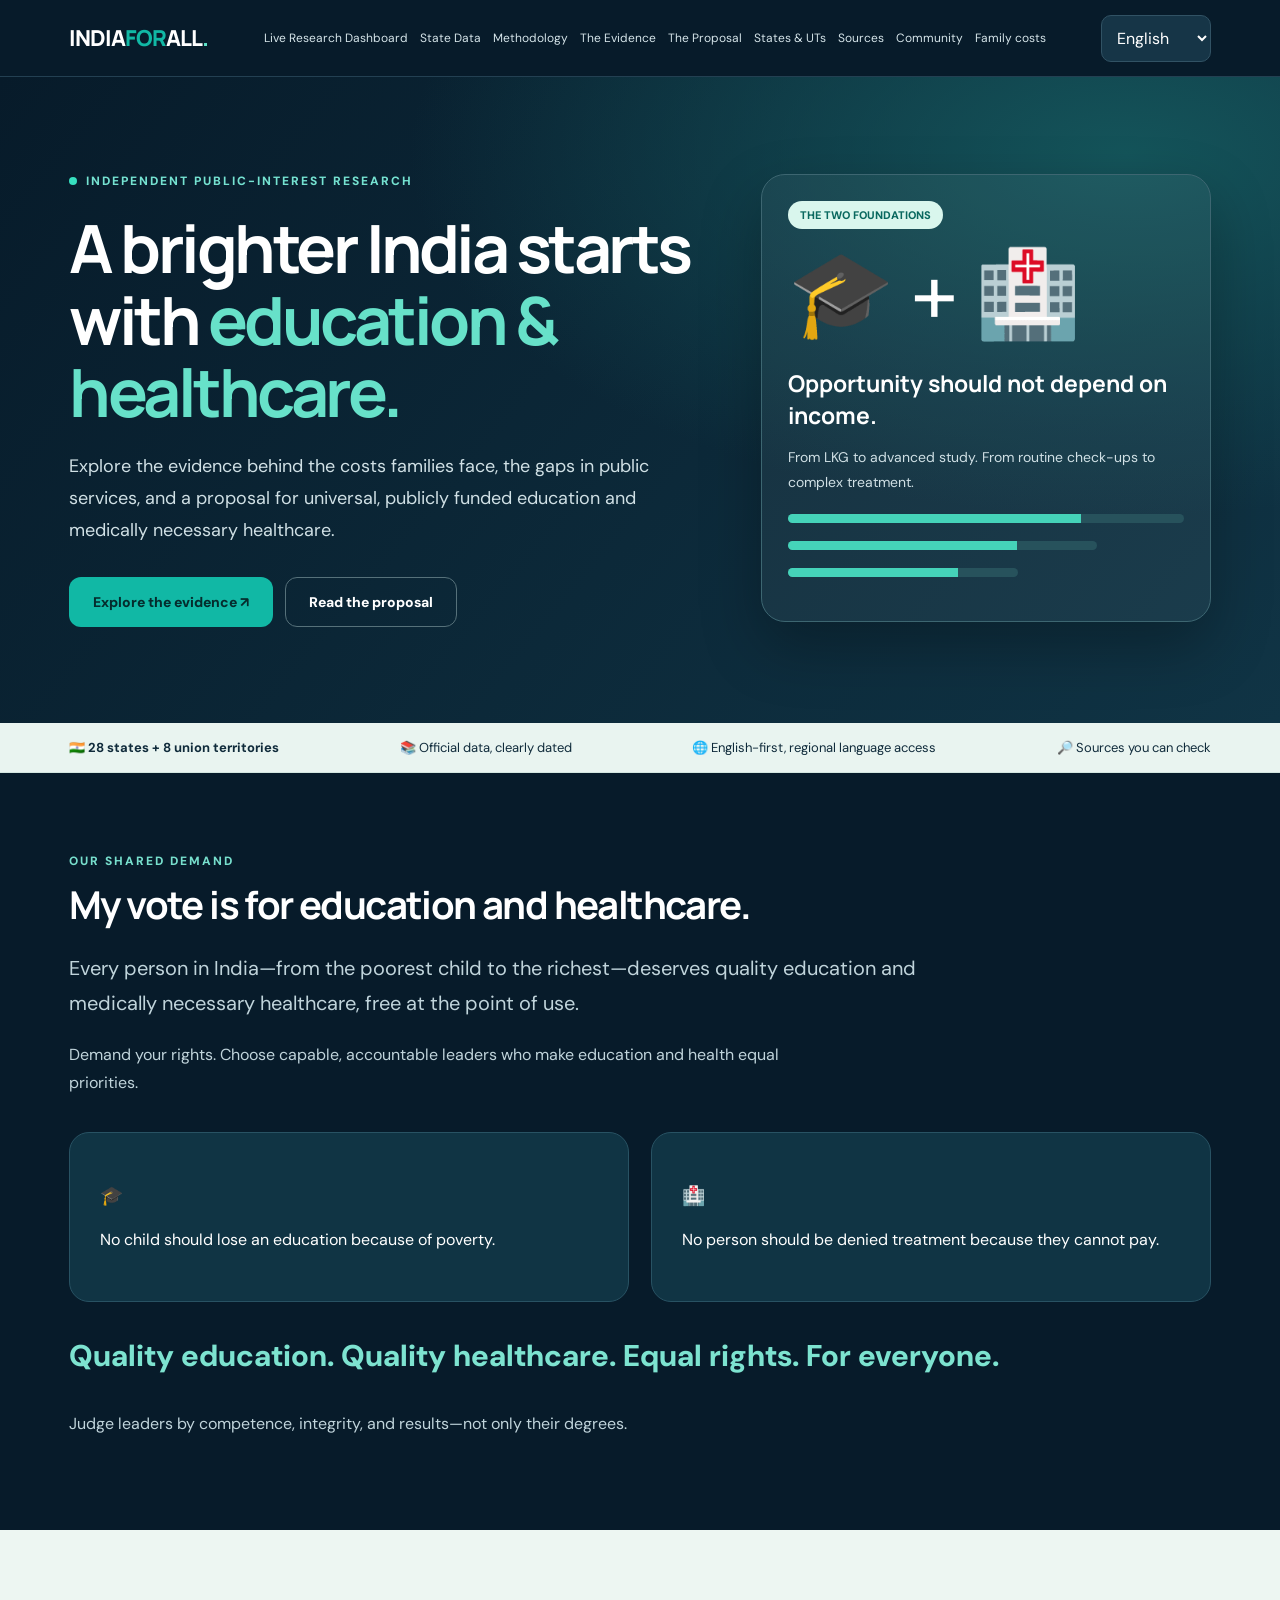
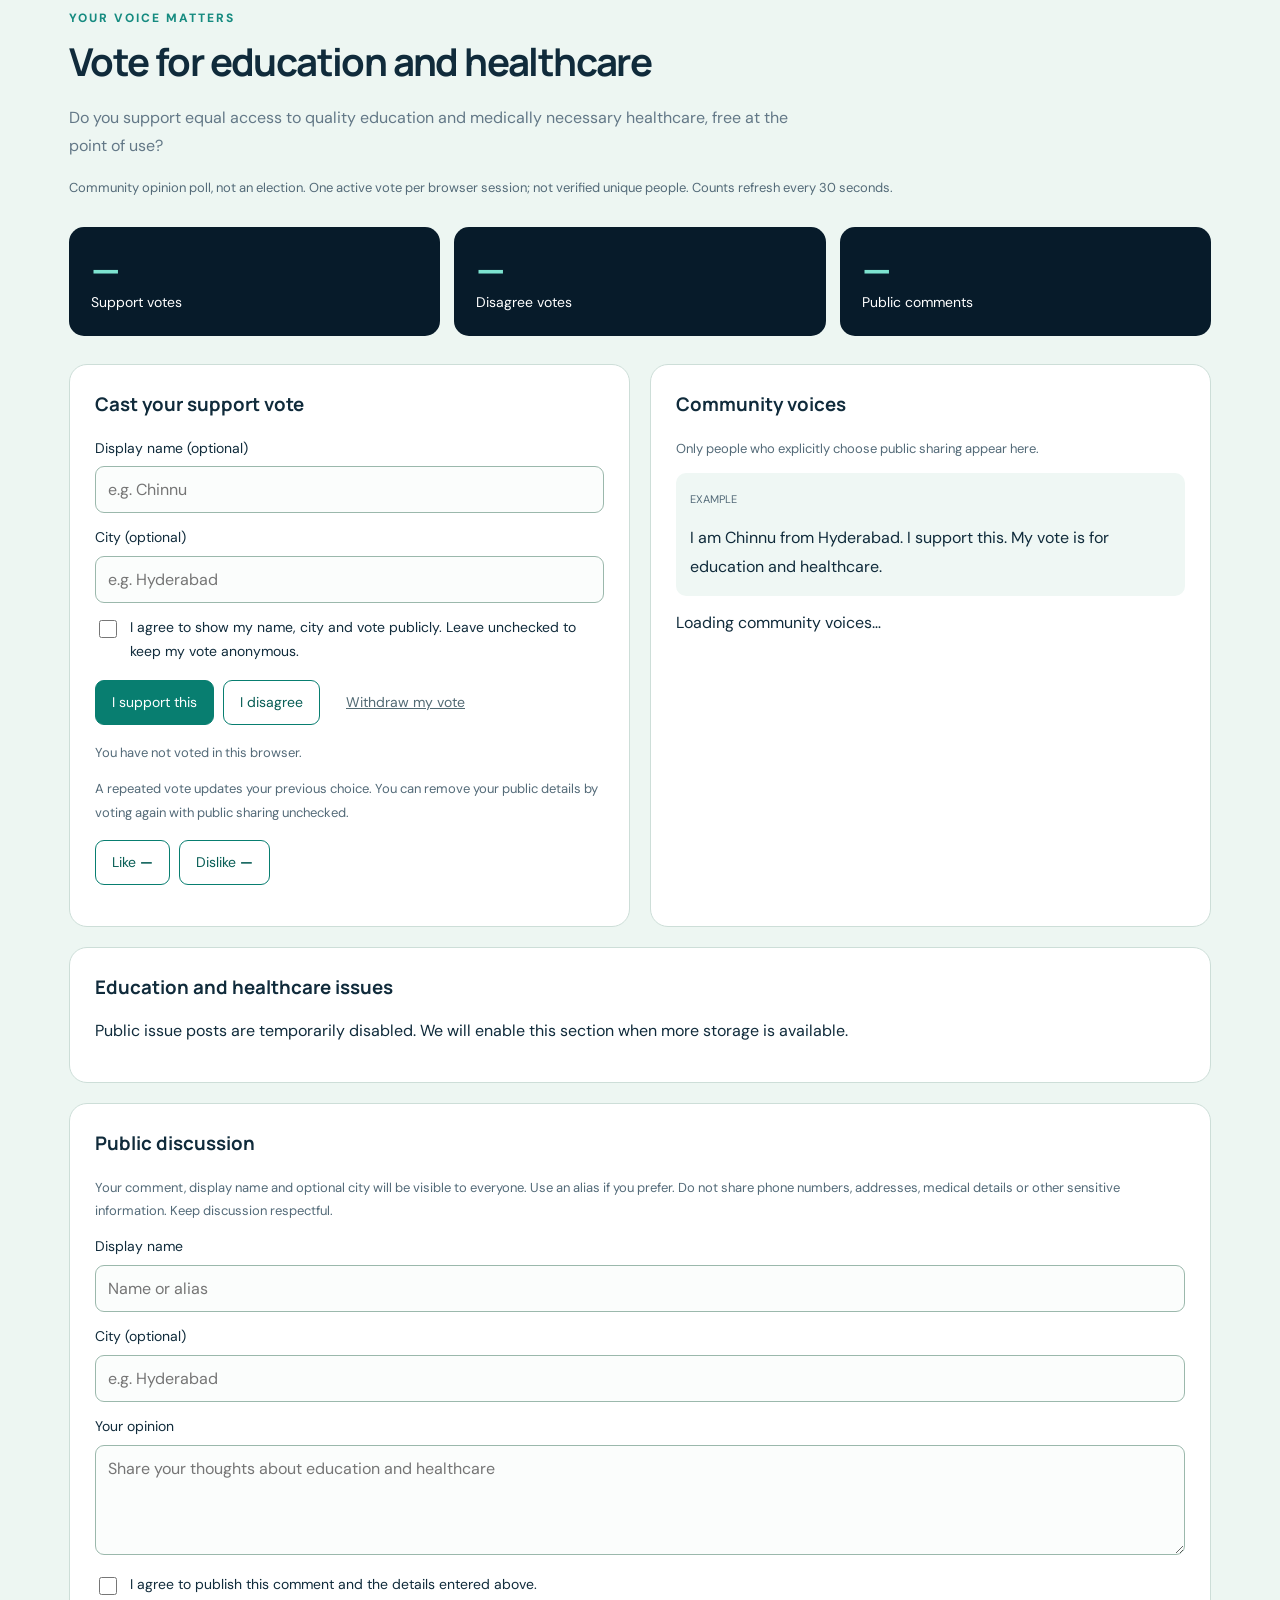
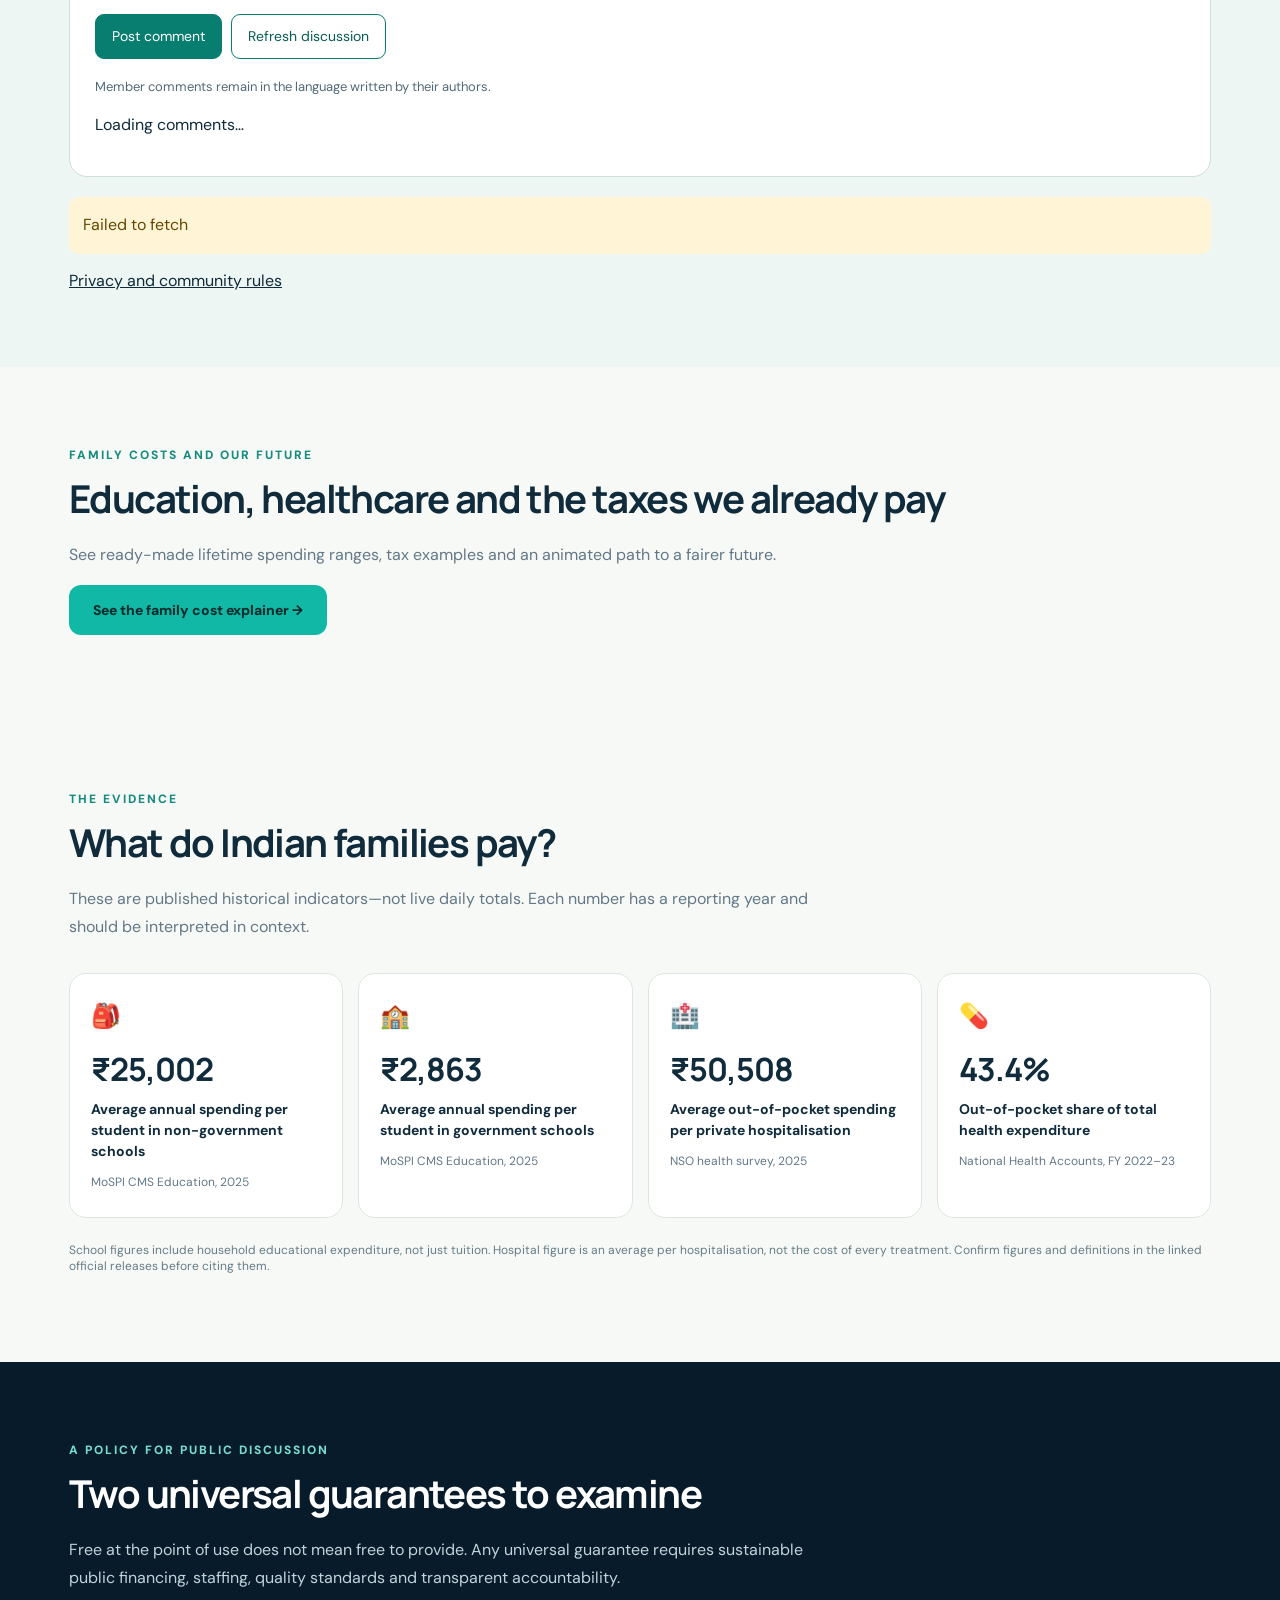
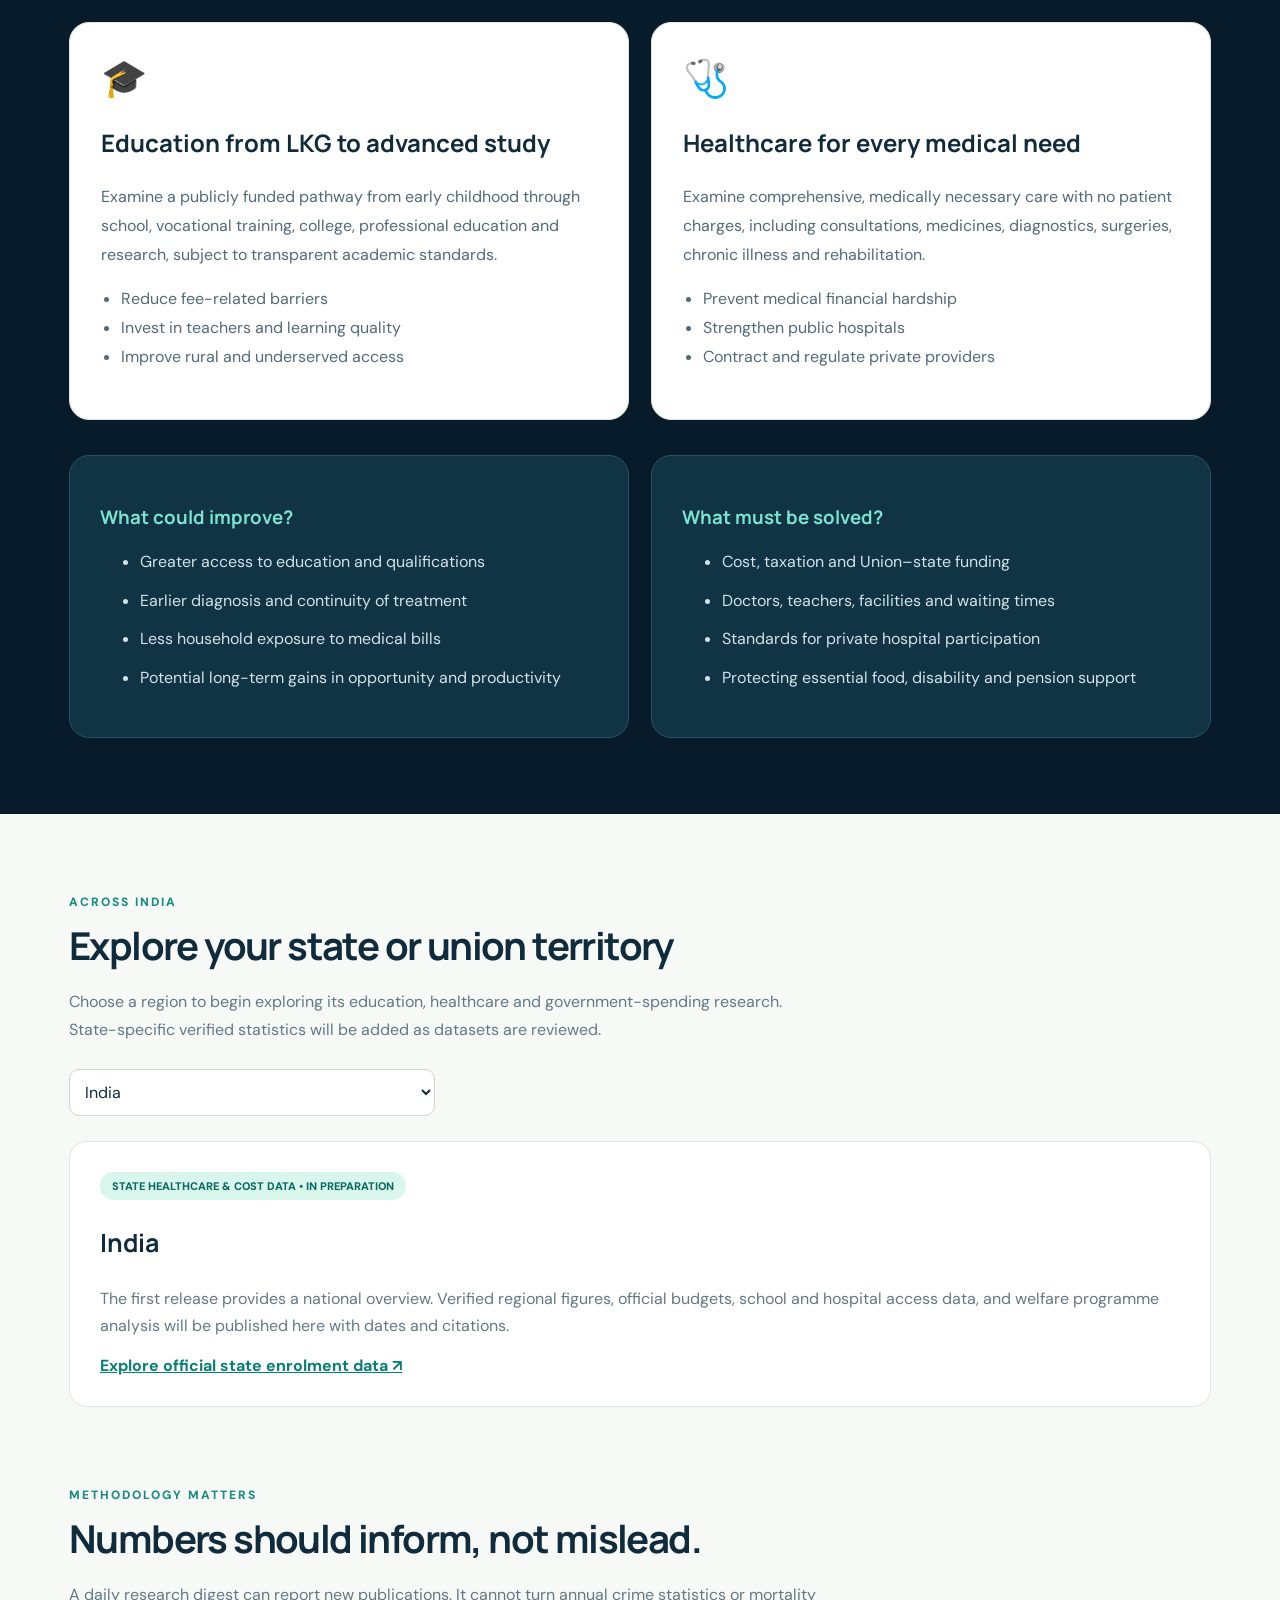
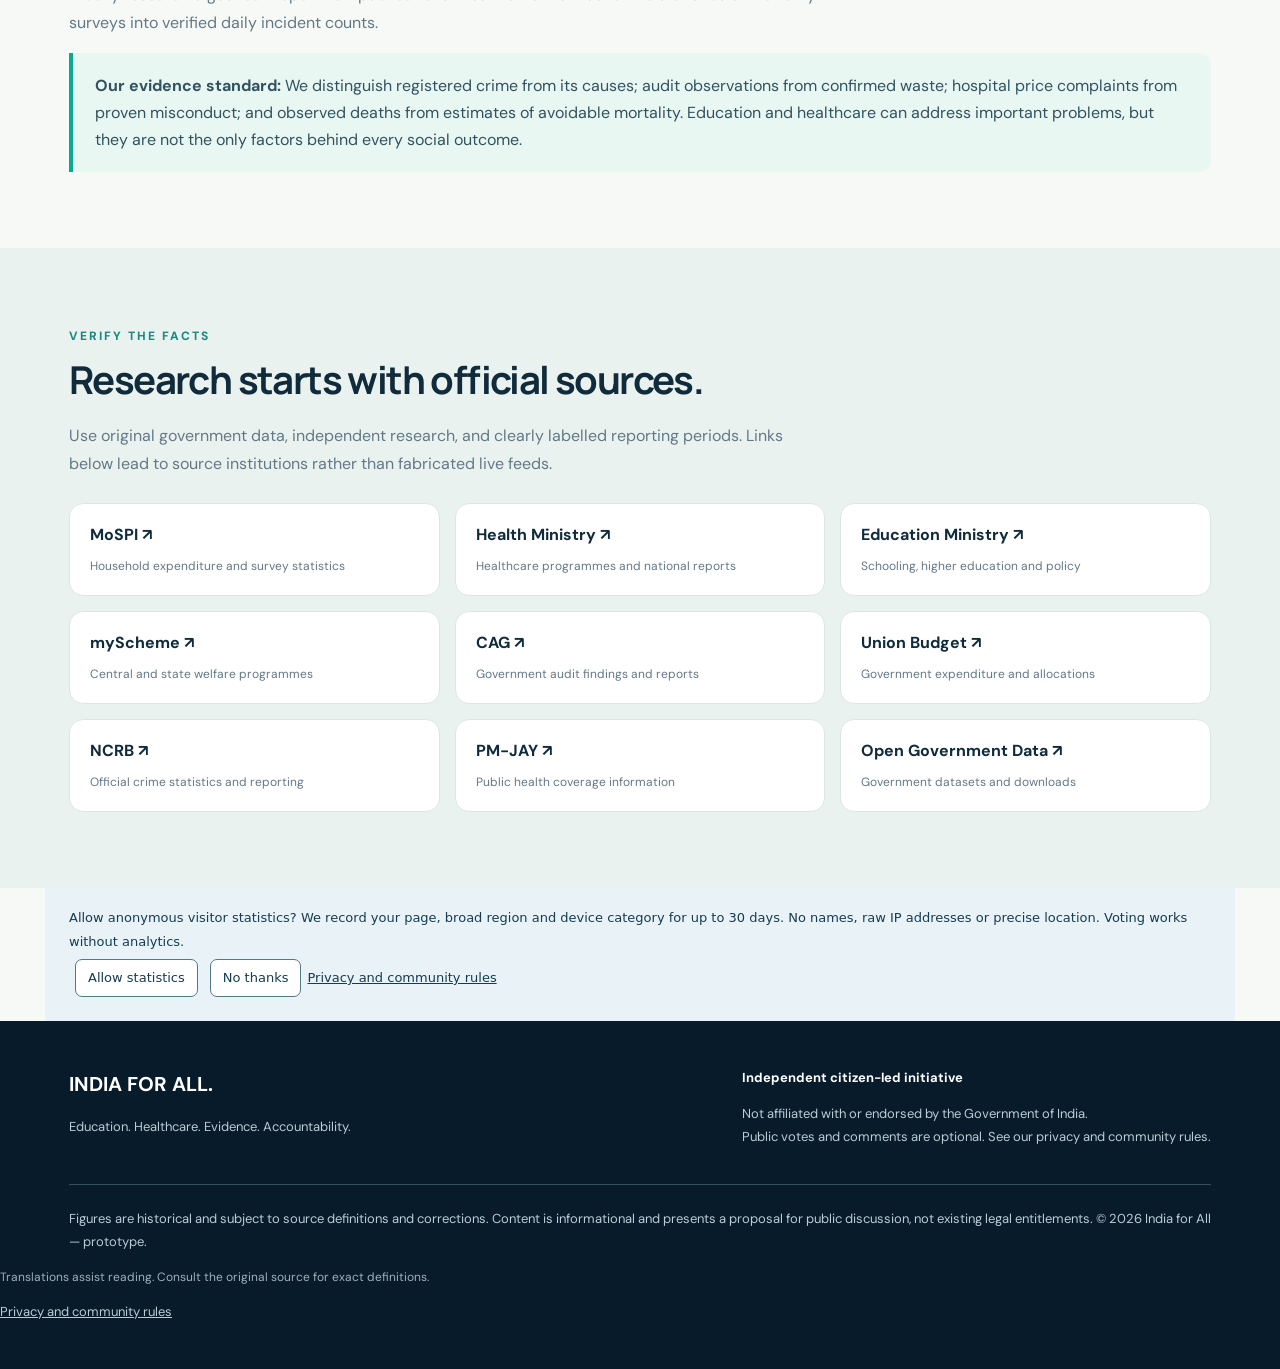
==== commit e21f5f0c: "Disable public issue posts until storage is ready; preserve admin moderation" ====
--- a/index.html
+++ b/index.html
@@ -13,7 +13,7 @@
 <p id="my-vote" class="community-small" role="status"></p><p class="community-small">A repeated vote updates your previous choice. You can remove your public details by voting again with public sharing unchecked.</p>
 <div class="community-actions"><button id="campaign-like" class="outline" type="button" aria-pressed="false"><span>Like</span> <strong id="like-count">—</strong></button><button id="campaign-dislike" class="outline" type="button" aria-pressed="false"><span>Dislike</span> <strong id="dislike-count">—</strong></button></div>
 </section><section class="community-panel"><h3>Community voices</h3><p class="community-small">Only people who explicitly choose public sharing appear here.</p><div class="community-example"><span>Example</span><p>I am Chinnu from Hyderabad. I support this. My vote is for education and healthcare.</p></div><div id="supporters-list"><p>Loading community voices…</p></div></section></div>
-<section id="public-posts" class="community-panel"><h3>Education and healthcare issues</h3><p>Share a text story, photo or video about access, costs or quality in India. New posts are reviewed by the administrator before becoming public. Community claims are not independently verified research.</p><form id="issue-form"><label for="issue-name">Name or alias</label><input id="issue-name" maxlength="50" required><label for="issue-city">City (optional)</label><input id="issue-city" maxlength="80"><label for="issue-title">Post title</label><input id="issue-title" maxlength="160" required><label for="issue-body">Your story</label><textarea id="issue-body" rows="5" maxlength="3000" required></textarea><label for="issue-kind">Post format</label><select id="issue-kind"><option value="text">Text</option><option value="photo">Photo</option><option value="video">Video</option></select><label for="issue-link">Public photo or video link (HTTPS)</label><input id="issue-link" type="url" maxlength="2000" placeholder="https://…"><label for="issue-file">Or upload a file</label><input id="issue-file" type="file" accept="image/jpeg,image/png,image/webp,video/mp4,video/webm" disabled><p id="upload-note" class="community-small">Direct uploads need storage activation. Public photo and video links work now.</p><label class="community-check"><input id="issue-consent" type="checkbox" required><span>I have the rights and necessary consent to share this content publicly. I have removed private contact details, patient records and identifying information that should not be public.</span></label><button type="submit">Send for review</button></form><p id="issue-notice" role="status"></p><h3>Public issue posts</h3><div id="issue-list"></div><button id="issue-more" type="button" class="outline" hidden>More posts</button></section>
+<section id="public-posts" class="community-panel"><h3>Education and healthcare issues</h3><p>Public issue posts are temporarily disabled. We will enable this section when more storage is available.</p></section>
 <section class="community-panel discussion"><h3>Public discussion</h3><p class="community-small">Your comment, display name and optional city will be visible to everyone. Use an alias if you prefer. Do not share phone numbers, addresses, medical details or other sensitive information. Keep discussion respectful.</p>
 <form id="comment-form"><label for="comment-name">Display name</label><input id="comment-name" maxlength="50" placeholder="Name or alias" required><label for="comment-city">City (optional)</label><input id="comment-city" maxlength="80" placeholder="e.g. Hyderabad"><label for="comment-body">Your opinion</label><textarea id="comment-body" maxlength="1500" rows="4" required placeholder="Share your thoughts about education and healthcare"></textarea><p id="reply-context" class="community-small"></p><label class="community-check"><input id="comment-consent" type="checkbox" required><span>I agree to publish this comment and the details entered above.</span></label><div class="community-actions"><button type="submit">Post comment</button><button id="cancel-reply" class="outline" type="button" hidden>Cancel reply</button><button id="refresh-comments" class="outline" type="button">Refresh discussion</button></div></form>
 <p class="community-small">Member comments remain in the language written by their authors.</p><div id="comments-list"><p>Loading comments…</p></div><button id="more-comments" class="outline" type="button" hidden>More comments</button></section>
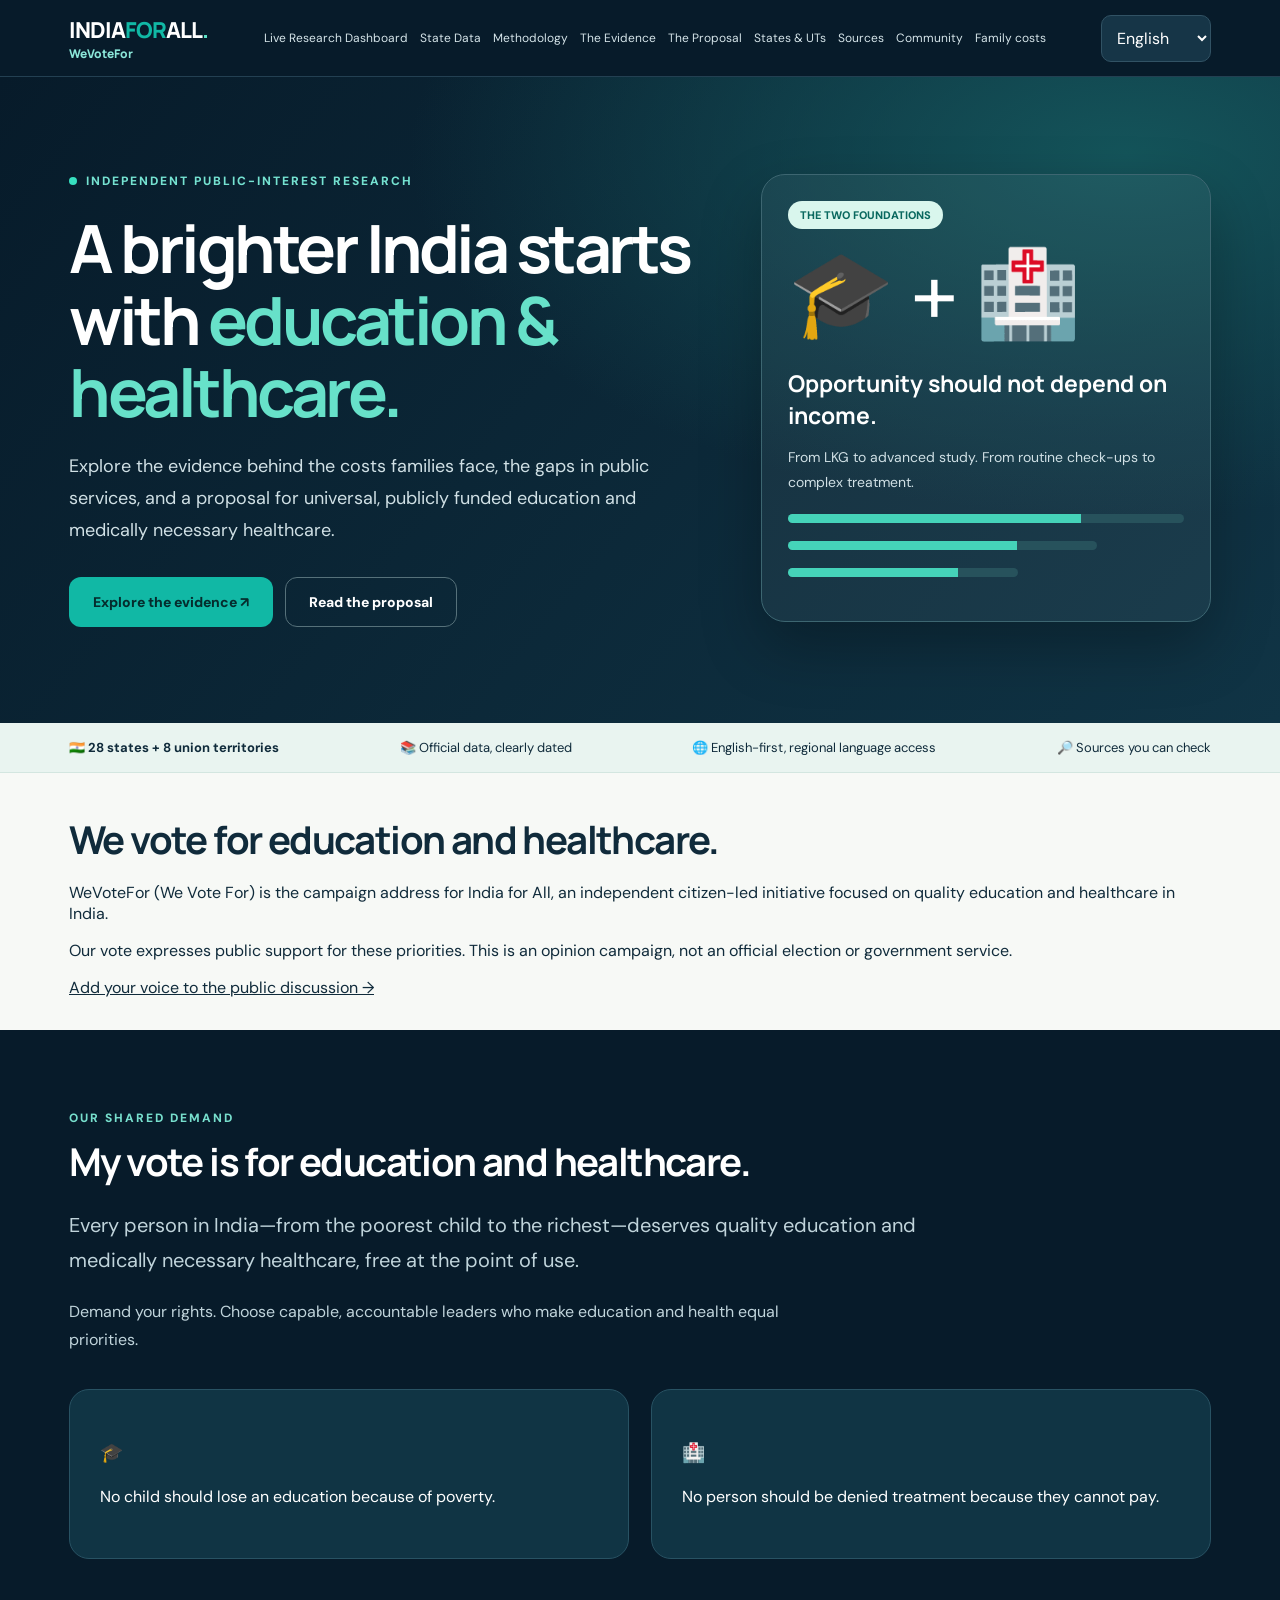
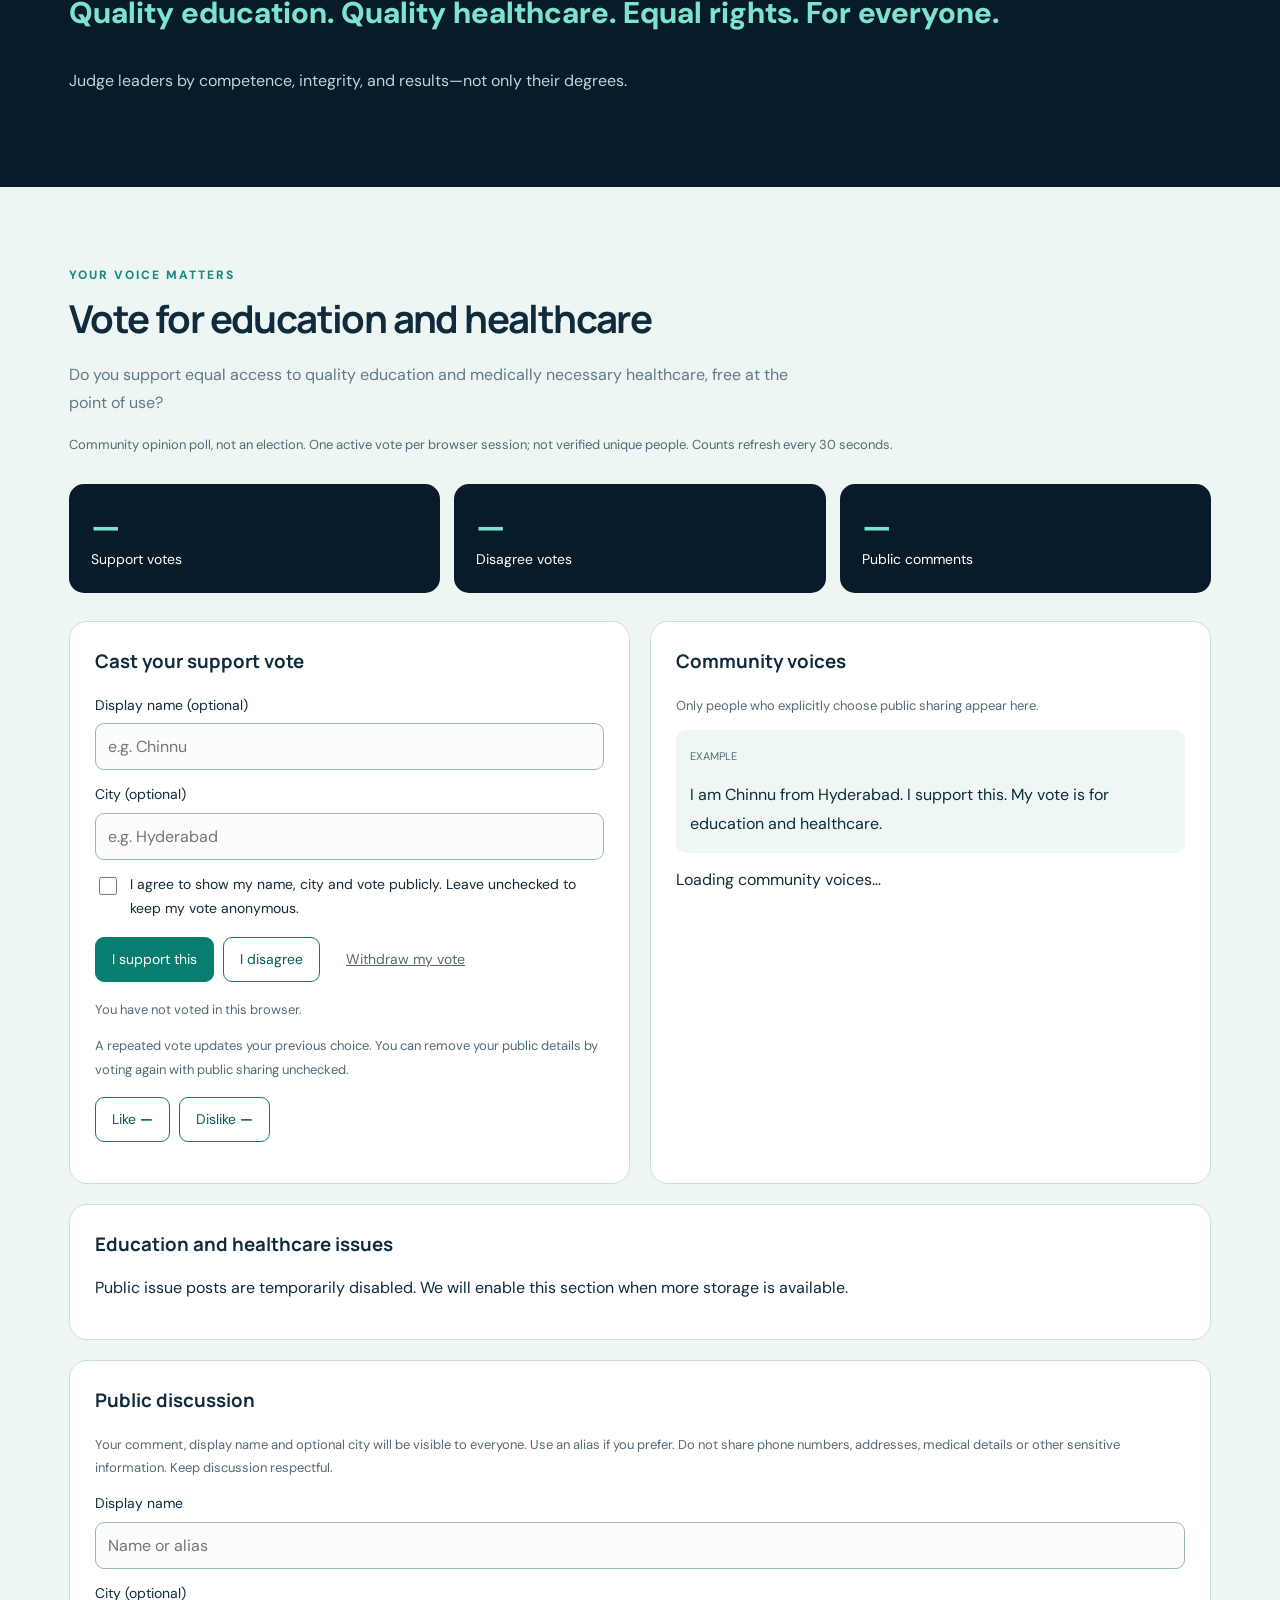
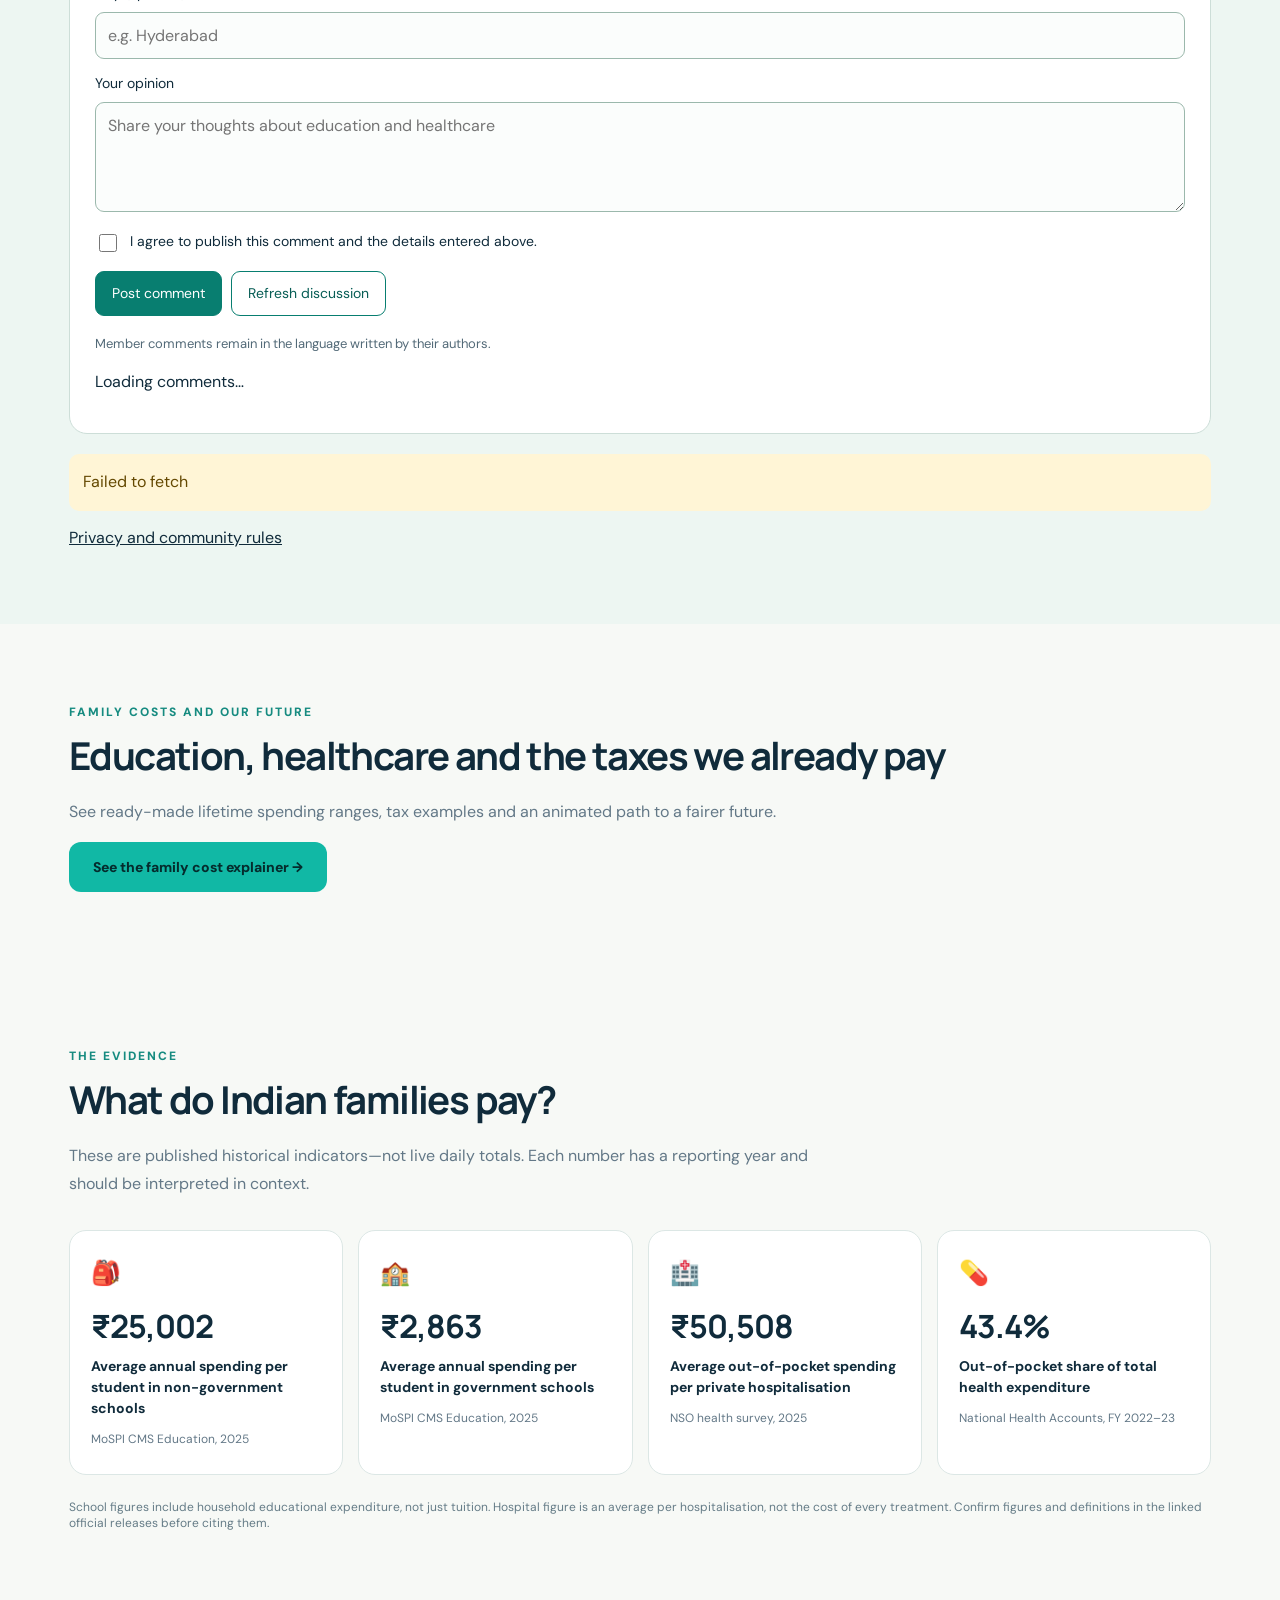
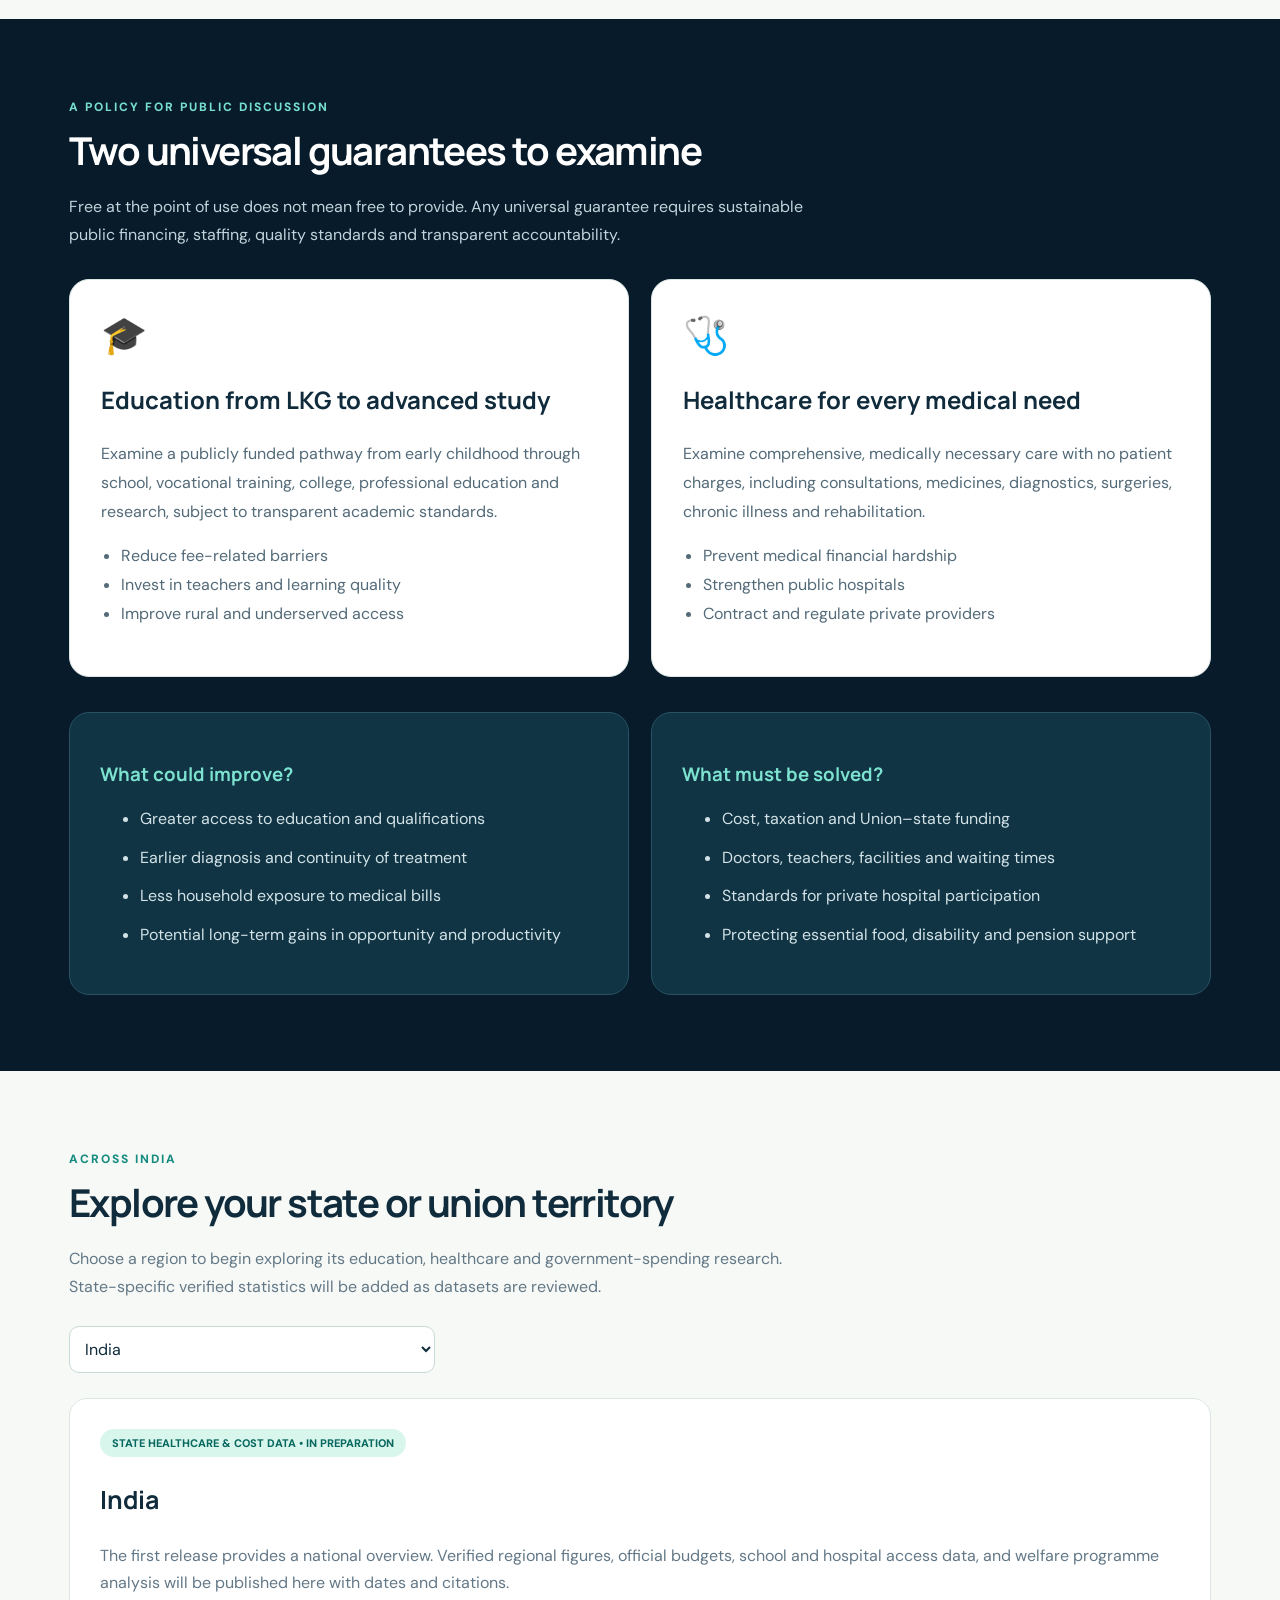
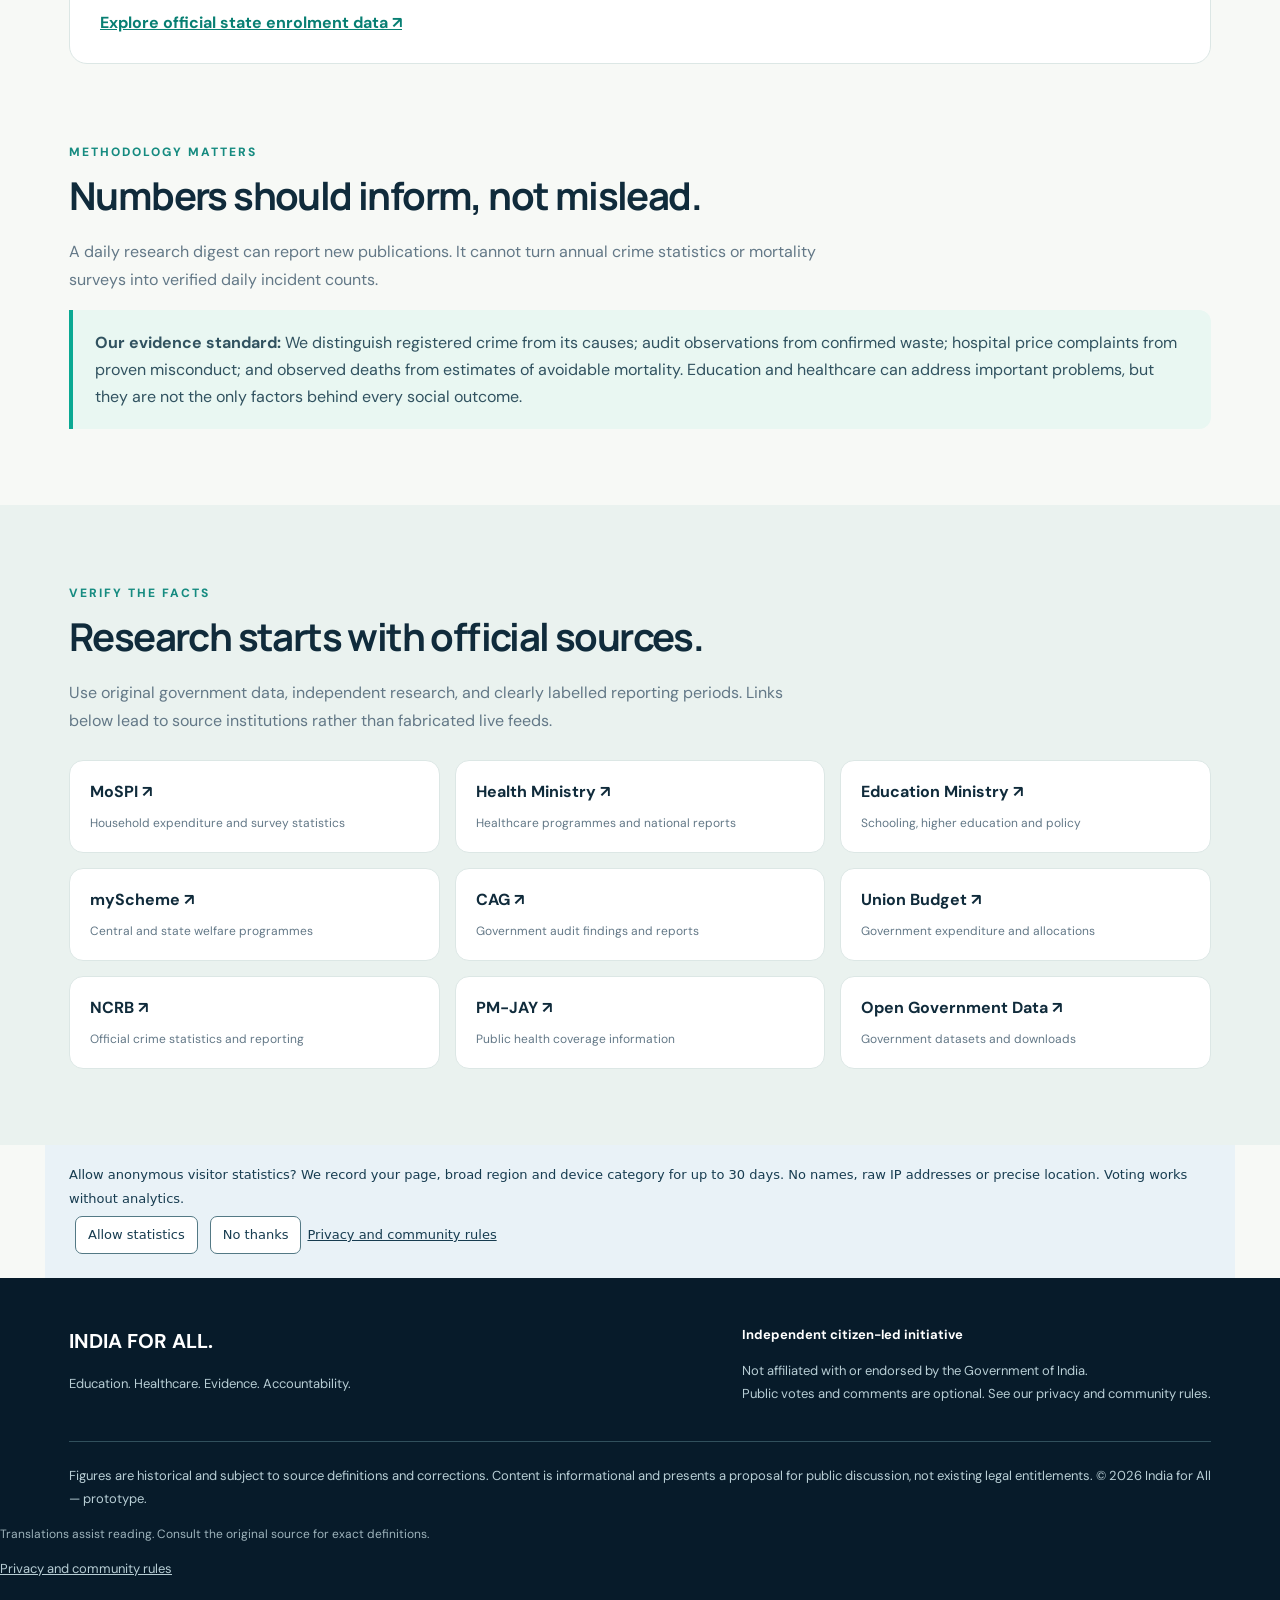
==== commit d9c822c4: "Improve WeVoteFor search identity, structured data and canonical sitemap" ====
--- a/index.html
+++ b/index.html
@@ -1,6 +1,6 @@
-<!doctype html><html lang="en"><head><meta charset="utf-8"><meta name="viewport" content="width=device-width,initial-scale=1"><meta name="theme-color" content="#071b2a"><meta name="description" content="Explore India's education costs, healthcare affordability, government spending and state-wise evidence. A citizen-led research platform for universal education and healthcare."><meta name="robots" content="index,follow"><meta property="og:title" content="India for All | Education. Healthcare. Dignity."><meta property="og:description" content="Explore verified evidence on education, healthcare and public spending across India."><meta property="og:type" content="website"><link rel="canonical" href="https://india-for-all.katojuachyuth.workers.dev/"><meta property="og:url" content="https://india-for-all.katojuachyuth.workers.dev/"><title>India for All | Education & Healthcare Research Across India</title><link rel="preconnect" href="https://fonts.googleapis.com"><link rel="preconnect" href="https://fonts.gstatic.com" crossorigin><link href="https://fonts.googleapis.com/css2?family=DM+Sans:wght@400;500;600;700&family=Manrope:wght@400;500;600;700;800&display=swap" rel="stylesheet"><style>
+<!doctype html><html lang="en"><head><meta charset="utf-8"><meta name="viewport" content="width=device-width,initial-scale=1"><meta name="theme-color" content="#071b2a"><title>WeVoteFor | India for All — Education &amp; Healthcare</title><link rel="preconnect" href="https://fonts.googleapis.com"><link rel="preconnect" href="https://fonts.gstatic.com" crossorigin><link href="https://fonts.googleapis.com/css2?family=DM+Sans:wght@400;500;600;700&family=Manrope:wght@400;500;600;700;800&display=swap" rel="stylesheet"><style>
 :root{--navy:#071b2a;--ink:#102b3b;--teal:#11b8a5;--cream:#f7f9f6;--muted:#637887;--line:#dce7e5}*{box-sizing:border-box}html{scroll-behavior:smooth}body{margin:0;background:var(--cream);color:var(--ink);font-family:'DM Sans',sans-serif}h1,h2,h3,.brand{font-family:Manrope,sans-serif}a{color:inherit}header{background:var(--navy);color:white;position:sticky;top:0;z-index:20;border-bottom:1px solid #234052}.wrap{max-width:1190px;margin:auto;padding:0 24px}.nav{min-height:76px;display:flex;align-items:center;justify-content:space-between;gap:16px}.brand{font-weight:800;font-size:22px;letter-spacing:-1px;text-decoration:none}.brand i{color:var(--teal);font-style:normal}.navlinks{display:flex;align-items:center;gap:24px}.navlinks a{text-decoration:none;font-size:14px;color:#d5e4e9}.navlinks a:hover{color:white}select,button{font:inherit}select{border:1px solid #c9d9d6;border-radius:10px;background:white;padding:11px;color:var(--ink);max-width:100%}.lang{background:#163547;color:white;border-color:#315264}.hero{background:radial-gradient(ellipse at 88% 12%,#14545a 0%,transparent 45%),linear-gradient(130deg,#071b2a,#103445);color:white;padding:92px 0 96px;overflow:hidden}.hero-grid{display:grid;grid-template-columns:1.18fr .82fr;gap:45px;align-items:center}.eyebrow{display:inline-flex;gap:9px;align-items:center;color:#75e2d1;text-transform:uppercase;letter-spacing:2px;font-size:12px;font-weight:800}.dot{width:8px;height:8px;border-radius:50%;background:#37dfbf}.hero h1{font-size:clamp(42px,5.2vw,72px);letter-spacing:-3.5px;line-height:1.08;margin:22px 0}.hero h1 span{color:#67e1c9}.hero p{font-size:18px;line-height:1.8;color:#d0e0e5;max-width:640px}.actions{display:flex;gap:12px;flex-wrap:wrap;margin-top:30px}.btn{display:inline-block;text-decoration:none;padding:15px 23px;border-radius:12px;font-weight:800;font-size:14px;border:1px solid transparent;cursor:pointer}.primary{background:var(--teal);color:#052c2d}.secondary{border-color:#56717a;color:white}.hero-art{border:1px solid #3d6671;border-radius:24px;padding:26px;background:#ffffff0c;box-shadow:0 25px 60px #0004}.hero-art .big{font-size:85px;margin:10px 0 18px}.hero-art h3{font-size:23px;margin:8px 0}.hero-art p{font-size:14px}.art-line{height:9px;border-radius:10px;background:#27525c;margin:18px 0;overflow:hidden}.art-line:after{content:'';display:block;width:74%;height:100%;background:#45d3b9}.strip{background:#e9f4f0;border-bottom:1px solid #d3e6e0}.strip .wrap{display:flex;gap:30px;align-items:center;justify-content:space-between;padding-top:16px;padding-bottom:16px;font-size:13px;flex-wrap:wrap}.section{padding:76px 0}.section h2{font-size:clamp(28px,3vw,43px);letter-spacing:-1.6px;margin:8px 0 15px}.intro{color:var(--muted);max-width:760px;line-height:1.75}.kicker{font-size:12px;letter-spacing:2px;color:#168b80;font-weight:800;text-transform:uppercase}.stats{display:grid;grid-template-columns:repeat(4,1fr);gap:15px;margin-top:32px}.stat{border:1px solid var(--line);background:white;padding:26px 21px;border-radius:17px;min-height:205px}.stat .ico{font-size:24px}.stat strong{display:block;font-family:Manrope;font-size:32px;letter-spacing:-1px;margin:16px 0 8px}.stat p{font-size:14px;line-height:1.5;margin:0 0 8px;font-weight:700}.stat small{color:var(--muted);font-size:12px}.pill{display:inline-block;background:#d9f6ed;color:#09685f;border-radius:99px;padding:7px 12px;font-size:11px;font-weight:800}.two{display:grid;grid-template-columns:repeat(2,1fr);gap:22px;margin-top:30px}.feature{background:white;border:1px solid var(--line);border-radius:20px;padding:31px}.feature .symbol{font-size:37px}.feature h3{font-size:24px}.feature p,.feature li{line-height:1.8;color:#536a78}.feature ul{padding-left:20px}.dark{background:var(--navy);color:white}.dark .intro{color:#c0d4db}.compare{display:grid;grid-template-columns:1fr 1fr;gap:22px;margin-top:35px}.compare article{background:#103444;border:1px solid #285263;border-radius:20px;padding:30px}.compare h3{color:#7de3d0}.compare li{margin:13px 0;color:#d2e2e7;line-height:1.6}.filter{display:flex;gap:14px;flex-wrap:wrap;margin:25px 0}.filter select{min-width:220px}.region{background:white;border:1px solid var(--line);border-radius:18px;padding:30px}.region h3{font-size:25px}.region p{line-height:1.7;color:var(--muted)}.note{border-left:4px solid #0aa993;background:#e9f7f2;padding:19px 22px;border-radius:0 12px 12px 0;color:#315260;line-height:1.7}.sources{display:grid;grid-template-columns:repeat(3,1fr);gap:15px;margin-top:25px}.source{background:white;border:1px solid var(--line);border-radius:14px;padding:20px;text-decoration:none}.source:hover{border-color:#0aa993}.source b{display:block;margin-bottom:9px}.source span{font-size:12px;color:var(--muted)}footer{background:#071b2a;color:#b8ced5;padding:45px 0;font-size:13px;line-height:1.8}footer b{color:white}.footer-grid{display:flex;justify-content:space-between;gap:20px;flex-wrap:wrap}.disclaimer{font-size:12px;color:#657c87;margin-top:24px}.menu{display:none}.sr-only{position:absolute;width:1px;height:1px;padding:0;margin:-1px;overflow:hidden;clip:rect(0,0,0,0);white-space:nowrap;border:0}@media(max-width:850px){.navlinks{display:none}.menu{display:block}.hero-grid{grid-template-columns:1fr}.hero-art{display:none}.stats{grid-template-columns:repeat(2,1fr)}.sources{grid-template-columns:repeat(2,1fr)}}@media(max-width:560px){.wrap{padding:0 17px}.hero{padding:70px 0}.hero h1{letter-spacing:-2px}.stats,.two,.compare,.sources{grid-template-columns:1fr}.stat{min-height:unset}.section{padding:58px 0}.nav{min-height:66px}.brand{font-size:19px}.lang{max-width:125px}.hero p{font-size:16px}}
-</style><link rel="stylesheet" href="/i18n.css?v=20261114"><script defer src="/i18n.js?v=20261114"></script><link rel="stylesheet" href="/community.css?v=20261114"><script defer src="/community-ui.js?v=20261114"></script><script defer src="/posts-ui.js?v=20261114"></script></head><body><header><div class="wrap nav"><a class="brand" href="#home">INDIA<i>FOR</i>ALL<span style="color:#5ce3c8">.</span></a><nav class="navlinks" aria-label="Main navigation"><a href="/dashboard.html">Live Research Dashboard</a><a href="/states.html">State Data</a><a href="/methodology.html">Methodology</a><a href="#evidence">The Evidence</a><a href="#vision">The Proposal</a><a href="#states">States & UTs</a><a href="#sources">Sources</a><a href="#community">Community</a><a href="/families.html">Family costs</a></nav><label><span class="sr-only">Select language</span><select class="lang" id="language"><option value="en">English</option><option value="hi">हिन्दी</option><option value="te">తెలుగు</option><option value="ta">தமிழ்</option><option value="bn">বাংলা</option><option value="mr">मराठी</option><option value="kn">ಕನ್ನಡ</option><option value="ml">മലയാളം</option></select></label></div></header><main><section id="home" class="hero"><div class="wrap hero-grid"><div><span class="eyebrow"><span class="dot"></span> Independent public-interest research</span><h1 data-i="hero">A brighter India starts with <span>education & healthcare.</span></h1><p data-i="lead">Explore the evidence behind the costs families face, the gaps in public services, and a proposal for universal, publicly funded education and medically necessary healthcare.</p><div class="actions"><a class="btn primary" href="/dashboard.html" data-i="explore">Explore the evidence ↗</a><a class="btn secondary" href="#vision" data-i="proposal">Read the proposal</a></div></div><div class="hero-art" aria-hidden="true"><span class="pill">THE TWO FOUNDATIONS</span><div class="big">🎓 + 🏥</div><h3>Opportunity should not depend on income.</h3><p>From LKG to advanced study. From routine check-ups to complex treatment.</p><div class="art-line"></div><div class="art-line" style="width:78%"></div><div class="art-line" style="width:58%"></div></div></div></section><div class="strip"><div class="wrap"><span>🇮🇳 <b>28 states + 8 union territories</b></span><span>📚 Official data, clearly dated</span><span>🌐 English-first, regional language access</span><span>🔎 Sources you can check</span></div></div><section id="our-demand" class="section dark" aria-labelledby="demand-title"><div class="wrap"><span class="kicker" style="color:#77dfcd">Our shared demand</span><h2 id="demand-title">My vote is for education and healthcare.</h2><p class="intro" style="font-size:20px;max-width:920px">Every person in India—from the poorest child to the richest—deserves quality education and medically necessary healthcare, free at the point of use.</p><p class="intro">Demand your rights. Choose capable, accountable leaders who make education and health equal priorities.</p><div class="compare"><article><h3>🎓</h3><p style="line-height:1.8">No child should lose an education because of poverty.</p></article><article><h3>🏥</h3><p style="line-height:1.8">No person should be denied treatment because they cannot pay.</p></article></div><p style="font-size:clamp(20px,2.5vw,30px);font-weight:800;line-height:1.6;color:#7de3d0">Quality education. Quality healthcare. Equal rights. For everyone.</p><p class="intro">Judge leaders by competence, integrity, and results—not only their degrees.</p></div></section><section id="community" class="section community" aria-labelledby="community-title"><div class="wrap">
+</style><link rel="stylesheet" href="/i18n.css?v=20261114"><script defer src="/i18n.js?v=20261114"></script><link rel="stylesheet" href="/community.css?v=20261114"><script defer src="/community-ui.js?v=20261114"></script><script defer src="/posts-ui.js?v=20261114"></script><meta name="description" content="We vote for quality education and healthcare for everyone in India. Explore India for All research, family costs and public opinion at WeVoteFor."><meta name="robots" content="index,follow,max-image-preview:large"><link rel="canonical" href="https://wevotefor.in/"><meta property="og:site_name" content="WeVoteFor — India for All"><meta property="og:title" content="WeVoteFor | India for All — Education &amp; Healthcare"><meta property="og:description" content="We vote for quality education and healthcare for everyone in India. Explore India for All research, family costs and public opinion at WeVoteFor."><meta property="og:type" content="website"><meta property="og:url" content="https://wevotefor.in/"><meta name="twitter:card" content="summary"><meta name="twitter:title" content="WeVoteFor | India for All — Education &amp; Healthcare"><meta name="twitter:description" content="We vote for quality education and healthcare for everyone in India. Explore India for All research, family costs and public opinion at WeVoteFor."><link rel="icon" href="/favicon.svg" type="image/svg+xml"><script type="application/ld+json">{"@context":"https://schema.org","@graph":[{"@type":"WebSite","@id":"https://wevotefor.in/#website","url":"https://wevotefor.in/","name":"WeVoteFor","alternateName":["We Vote For","India for All"],"description":"We vote for quality education and healthcare for everyone in India. Explore India for All research, family costs and public opinion at WeVoteFor.","inLanguage":["en","hi","te","ta","bn","mr","kn","ml"]},{"@type":"WebPage","@id":"https://wevotefor.in/#webpage","url":"https://wevotefor.in/","name":"WeVoteFor | India for All — Education & Healthcare","description":"We vote for quality education and healthcare for everyone in India. Explore India for All research, family costs and public opinion at WeVoteFor.","isPartOf":{"@id":"https://wevotefor.in/#website"},"inLanguage":"en"}]}</script></head><body><header><div class="wrap nav"><a class="brand" href="/">INDIA<i>FOR</i>ALL<span style="color:#5ce3c8">.</span><small translate="no" style="display:block;font-size:12px;letter-spacing:0;color:#8be7d9">WeVoteFor</small></a><nav class="navlinks" aria-label="Main navigation"><a href="/dashboard">Live Research Dashboard</a><a href="/states">State Data</a><a href="/methodology">Methodology</a><a href="#evidence">The Evidence</a><a href="#vision">The Proposal</a><a href="#states">States & UTs</a><a href="#sources">Sources</a><a href="#community">Community</a><a href="/families">Family costs</a></nav><label><span class="sr-only">Select language</span><select class="lang" id="language"><option value="en">English</option><option value="hi">हिन्दी</option><option value="te">తెలుగు</option><option value="ta">தமிழ்</option><option value="bn">বাংলা</option><option value="mr">मराठी</option><option value="kn">ಕನ್ನಡ</option><option value="ml">മലയാളം</option></select></label></div></header><main><section id="home" class="hero"><div class="wrap hero-grid"><div><span class="eyebrow"><span class="dot"></span> Independent public-interest research</span><h1 data-i="hero">A brighter India starts with <span>education & healthcare.</span></h1><p data-i="lead">Explore the evidence behind the costs families face, the gaps in public services, and a proposal for universal, publicly funded education and medically necessary healthcare.</p><div class="actions"><a class="btn primary" href="/dashboard" data-i="explore">Explore the evidence ↗</a><a class="btn secondary" href="#vision" data-i="proposal">Read the proposal</a></div></div><div class="hero-art" aria-hidden="true"><span class="pill">THE TWO FOUNDATIONS</span><div class="big">🎓 + 🏥</div><h3>Opportunity should not depend on income.</h3><p>From LKG to advanced study. From routine check-ups to complex treatment.</p><div class="art-line"></div><div class="art-line" style="width:78%"></div><div class="art-line" style="width:58%"></div></div></div></section><div class="strip"><div class="wrap"><span>🇮🇳 <b>28 states + 8 union territories</b></span><span>📚 Official data, clearly dated</span><span>🌐 English-first, regional language access</span><span>🔎 Sources you can check</span></div></div><section id="we-vote-for" class="section" style="padding:32px 0"><div class="wrap"><h2>We vote for education and healthcare.</h2><p>WeVoteFor (We Vote For) is the campaign address for India for All, an independent citizen-led initiative focused on quality education and healthcare in India.</p><p>Our vote expresses public support for these priorities. This is an opinion campaign, not an official election or government service.</p><a href="#community">Add your voice to the public discussion →</a></div></section><section id="our-demand" class="section dark" aria-labelledby="demand-title"><div class="wrap"><span class="kicker" style="color:#77dfcd">Our shared demand</span><h2 id="demand-title">My vote is for education and healthcare.</h2><p class="intro" style="font-size:20px;max-width:920px">Every person in India—from the poorest child to the richest—deserves quality education and medically necessary healthcare, free at the point of use.</p><p class="intro">Demand your rights. Choose capable, accountable leaders who make education and health equal priorities.</p><div class="compare"><article><h3>🎓</h3><p style="line-height:1.8">No child should lose an education because of poverty.</p></article><article><h3>🏥</h3><p style="line-height:1.8">No person should be denied treatment because they cannot pay.</p></article></div><p style="font-size:clamp(20px,2.5vw,30px);font-weight:800;line-height:1.6;color:#7de3d0">Quality education. Quality healthcare. Equal rights. For everyone.</p><p class="intro">Judge leaders by competence, integrity, and results—not only their degrees.</p></div></section><section id="community" class="section community" aria-labelledby="community-title"><div class="wrap">
 <span class="kicker">Your voice matters</span><h2 id="community-title">Vote for education and healthcare</h2>
 <p class="intro">Do you support equal access to quality education and medically necessary healthcare, free at the point of use?</p>
 <p class="community-small">Community opinion poll, not an election. One active vote per browser session; not verified unique people. Counts refresh every 30 seconds.</p>
@@ -17,6 +17,7 @@
 <section class="community-panel discussion"><h3>Public discussion</h3><p class="community-small">Your comment, display name and optional city will be visible to everyone. Use an alias if you prefer. Do not share phone numbers, addresses, medical details or other sensitive information. Keep discussion respectful.</p>
 <form id="comment-form"><label for="comment-name">Display name</label><input id="comment-name" maxlength="50" placeholder="Name or alias" required><label for="comment-city">City (optional)</label><input id="comment-city" maxlength="80" placeholder="e.g. Hyderabad"><label for="comment-body">Your opinion</label><textarea id="comment-body" maxlength="1500" rows="4" required placeholder="Share your thoughts about education and healthcare"></textarea><p id="reply-context" class="community-small"></p><label class="community-check"><input id="comment-consent" type="checkbox" required><span>I agree to publish this comment and the details entered above.</span></label><div class="community-actions"><button type="submit">Post comment</button><button id="cancel-reply" class="outline" type="button" hidden>Cancel reply</button><button id="refresh-comments" class="outline" type="button">Refresh discussion</button></div></form>
 <p class="community-small">Member comments remain in the language written by their authors.</p><div id="comments-list"><p>Loading comments…</p></div><button id="more-comments" class="outline" type="button" hidden>More comments</button></section>
-<p id="community-notice" class="community-notice" role="status" aria-live="polite"></p><a href="/privacy.html">Privacy and community rules</a>
+<p id="community-notice" class="community-notice" role="status" aria-live="polite"></p><a href="/privacy">Privacy and community rules</a>
 </div></section>
-<section class="section"><div class="wrap"><span class="kicker">Family costs and our future</span><h2>Education, healthcare and the taxes we already pay</h2><p class="intro">See ready-made lifetime spending ranges, tax examples and an animated path to a fairer future.</p><a class="btn primary" href="/families.html">See the family cost explainer →</a></div></section><section id="evidence" class="section"><div class="wrap"><span class="kicker">The evidence</span><h2 data-i="evidence">What do Indian families pay?</h2><p class="intro" data-i="evidenceLead">These are published historical indicators—not live daily totals. Each number has a reporting year and should be interpreted in context.</p><div class="stats"><div class="stat"><div class="ico">🎒</div><strong>₹25,002</strong><p>Average annual spending per student in non-government schools</p><small>MoSPI CMS Education, 2025</small></div><div class="stat"><div class="ico">🏫</div><strong>₹2,863</strong><p>Average annual spending per student in government schools</p><small>MoSPI CMS Education, 2025</small></div><div class="stat"><div class="ico">🏥</div><strong>₹50,508</strong><p>Average out-of-pocket spending per private hospitalisation</p><small>NSO health survey, 2025</small></div><div class="stat"><div class="ico">💊</div><strong>43.4%</strong><p>Out-of-pocket share of total health expenditure</p><small>National Health Accounts, FY 2022–23</small></div></div><p class="disclaimer">School figures include household educational expenditure, not just tuition. Hospital figure is an average per hospitalisation, not the cost of every treatment. Confirm figures and definitions in the linked official releases before citing them.</p></div></section><section id="vision" class="section dark"><div class="wrap"><span class="kicker" style="color:#77dfcd">A policy for public discussion</span><h2 data-i="vision">Two universal guarantees to examine</h2><p class="intro" data-i="visionLead">Free at the point of use does not mean free to provide. Any universal guarantee requires sustainable public financing, staffing, quality standards and transparent accountability.</p><div class="two"><article class="feature" style="color:#102b3b"><div class="symbol">🎓</div><h3>Education from LKG to advanced study</h3><p>Examine a publicly funded pathway from early childhood through school, vocational training, college, professional education and research, subject to transparent academic standards.</p><ul><li>Reduce fee-related barriers</li><li>Invest in teachers and learning quality</li><li>Improve rural and underserved access</li></ul></article><article class="feature" style="color:#102b3b"><div class="symbol">🩺</div><h3>Healthcare for every medical need</h3><p>Examine comprehensive, medically necessary care with no patient charges, including consultations, medicines, diagnostics, surgeries, chronic illness and rehabilitation.</p><ul><li>Prevent medical financial hardship</li><li>Strengthen public hospitals</li><li>Contract and regulate private providers</li></ul></article></div><div class="compare"><article><h3>What could improve?</h3><ul><li>Greater access to education and qualifications</li><li>Earlier diagnosis and continuity of treatment</li><li>Less household exposure to medical bills</li><li>Potential long-term gains in opportunity and productivity</li></ul></article><article><h3>What must be solved?</h3><ul><li>Cost, taxation and Union–state funding</li><li>Doctors, teachers, facilities and waiting times</li><li>Standards for private hospital participation</li><li>Protecting essential food, disability and pension support</li></ul></article></div></div></section><section id="states" class="section"><div class="wrap"><span class="kicker">Across India</span><h2 data-i="states">Explore your state or union territory</h2><p class="intro">Choose a region to begin exploring its education, healthcare and government-spending research. State-specific verified statistics will be added as datasets are reviewed.</p><div class="filter"><label><span class="sr-only">State or union territory</span><select id="state"></select></label></div><div class="region" aria-live="polite"><span class="pill">STATE HEALTHCARE & COST DATA • IN PREPARATION</span><h3 id="stateTitle">India</h3><p id="stateDesc">The first release provides a national overview. Verified regional figures, official budgets, school and hospital access data, and welfare programme analysis will be published here with dates and citations.</p><a href="/states.html" style="font-weight:700;color:#087f73">Explore official state enrolment data ↗</a></div></div></section><section class="section" style="padding-top:0"><div class="wrap"><span class="kicker">Methodology matters</span><h2>Numbers should inform, not mislead.</h2><p class="intro">A daily research digest can report new publications. It cannot turn annual crime statistics or mortality surveys into verified daily incident counts.</p><div class="note"><b>Our evidence standard:</b> We distinguish registered crime from its causes; audit observations from confirmed waste; hospital price complaints from proven misconduct; and observed deaths from estimates of avoidable mortality. Education and healthcare can address important problems, but they are not the only factors behind every social outcome.</div></div></section><section id="sources" class="section" style="background:#eaf2ef"><div class="wrap"><span class="kicker">Verify the facts</span><h2>Research starts with official sources.</h2><p class="intro">Use original government data, independent research, and clearly labelled reporting periods. Links below lead to source institutions rather than fabricated live feeds.</p><div class="sources"><a class="source" href="https://www.mospi.gov.in/" target="_blank" rel="noopener"><b>MoSPI ↗</b><span>Household expenditure and survey statistics</span></a><a class="source" href="https://mohfw.gov.in/" target="_blank" rel="noopener"><b>Health Ministry ↗</b><span>Healthcare programmes and national reports</span></a><a class="source" href="https://www.education.gov.in/" target="_blank" rel="noopener"><b>Education Ministry ↗</b><span>Schooling, higher education and policy</span></a><a class="source" href="https://www.myscheme.gov.in/" target="_blank" rel="noopener"><b>myScheme ↗</b><span>Central and state welfare programmes</span></a><a class="source" href="https://cag.gov.in/" target="_blank" rel="noopener"><b>CAG ↗</b><span>Government audit findings and reports</span></a><a class="source" href="https://www.indiabudget.gov.in/" target="_blank" rel="noopener"><b>Union Budget ↗</b><span>Government expenditure and allocations</span></a><a class="source" href="https://ncrb.gov.in/" target="_blank" rel="noopener"><b>NCRB ↗</b><span>Official crime statistics and reporting</span></a><a class="source" href="https://www.pmjay.gov.in/" target="_blank" rel="noopener"><b>PM-JAY ↗</b><span>Public health coverage information</span></a><a class="source" href="https://data.gov.in/" target="_blank" rel="noopener"><b>Open Government Data ↗</b><span>Government datasets and downloads</span></a></div></div></section></main><footer><div class="wrap"><div class="footer-grid"><div><b style="font-size:20px">INDIA FOR ALL.</b><p>Education. Healthcare. Evidence. Accountability.</p></div><div><b>Independent citizen-led initiative</b><p>Not affiliated with or endorsed by the Government of India.<br>Public votes and comments are optional. See our privacy and community rules.</p></div></div><hr style="border:0;border-top:1px solid #31505c;margin:22px 0"><p>Figures are historical and subject to source definitions and corrections. Content is informational and presents a proposal for public discussion, not existing legal entitlements. © 2026 India for All — prototype.</p></div><p class="translation-note">Translations assist reading. Consult the original source for exact definitions.</p><a href="/privacy.html">Privacy and community rules</a></footer><script defer src="/index-content1.js?v=20261114-community"></script></body></html>
+<section class="section"><div class="wrap"><span class="kicker">Family costs and our future</span><h2>Education, healthcare and the taxes we already pay</h2><p class="intro">See ready-made lifetime spending ranges, tax examples and an animated path to a fairer future.</p><a class="btn primary" href="/families">See the family cost explainer →</a></div></section><section id="evidence" class="section"><div class="wrap"><span class="kicker">The evidence</span><h2 data-i="evidence">What do Indian families pay?</h2><p class="intro" data-i="evidenceLead">These are published historical indicators—not live daily totals. Each number has a reporting year and should be interpreted in context.</p><div class="stats"><div class="stat"><div class="ico">🎒</div><strong>₹25,002</strong><p>Average annual spending per student in non-government schools</p><small>MoSPI CMS Education, 2025</small></div><div class="stat"><div class="ico">🏫</div><strong>₹2,863</strong><p>Average annual spending per student in government schools</p><small>MoSPI CMS Education, 2025</small></div><div class="stat"><div class="ico">🏥</div><strong>₹50,508</strong><p>Average out-of-pocket spending per private hospitalisation</p><small>NSO health survey, 2025</small></div><div class="stat"><div class="ico">💊</div><strong>43.4%</strong><p>Out-of-pocket share of total health expenditure</p><small>National Health Accounts, FY 2022–23</small></div></div><p class="disclaimer">School figures include household educational expenditure, not just tuition. Hospital figure is an average per hospitalisation, not the cost of every treatment. Confirm figures and definitions in the linked official releases before citing them.</p></div></section><section id="vision" class="section dark"><div class="wrap"><span class="kicker" style="color:#77dfcd">A policy for public discussion</span><h2 data-i="vision">Two universal guarantees to examine</h2><p class="intro" data-i="visionLead">Free at the point of use does not mean free to provide. Any universal guarantee requires sustainable public financing, staffing, quality standards and transparent accountability.</p><div class="two"><article class="feature" style="color:#102b3b"><div class="symbol">🎓</div><h3>Education from LKG to advanced study</h3><p>Examine a publicly funded pathway from early childhood through school, vocational training, college, professional education and research, subject to transparent academic standards.</p><ul><li>Reduce fee-related barriers</li><li>Invest in teachers and learning quality</li><li>Improve rural and underserved access</li></ul></article><article class="feature" style="color:#102b3b"><div class="symbol">🩺</div><h3>Healthcare for every medical need</h3><p>Examine comprehensive, medically necessary care with no patient charges, including consultations, medicines, diagnostics, surgeries, chronic illness and rehabilitation.</p><ul><li>Prevent medical financial hardship</li><li>Strengthen public hospitals</li><li>Contract and regulate private providers</li></ul></article></div><div class="compare"><article><h3>What could improve?</h3><ul><li>Greater access to education and qualifications</li><li>Earlier diagnosis and continuity of treatment</li><li>Less household exposure to medical bills</li><li>Potential long-term gains in opportunity and productivity</li></ul></article><article><h3>What must be solved?</h3><ul><li>Cost, taxation and Union–state funding</li><li>Doctors, teachers, facilities and waiting times</li><li>Standards for private hospital participation</li><li>Protecting essential food, disability and pension support</li></ul></article></div></div></section><section id="states" class="section"><div class="wrap"><span class="kicker">Across India</span><h2 data-i="states">Explore your state or union territory</h2><p class="intro">Choose a region to begin exploring its education, healthcare and government-spending research. State-specific verified statistics will be added as datasets are reviewed.</p><div class="filter"><label><span class="sr-only">State or union territory</span><select id="state"></select></label></div><div class="region" aria-live="polite"><span class="pill">STATE HEALTHCARE & COST DATA • IN PREPARATION</span><h3 id="stateTitle">India</h3><p id="stateDesc">The first release provides a national overview. Verified regional figures, official budgets, school and hospital access data, and welfare programme analysis will be published here with dates and citations.</p><a href="/states" style="font-weight:700;color:#087f73">Explore official state enrolment data ↗</a></div></div></section><section class="section" style="padding-top:0"><div class="wrap"><span class="kicker">Methodology matters</span><h2>Numbers should inform, not mislead.</h2><p class="intro">A daily research digest can report new publications. It cannot turn annual crime statistics or mortality surveys into verified daily incident counts.</p><div class="note"><b>Our evidence standard:</b> We distinguish registered crime from its causes; audit observations from confirmed waste; hospital price complaints from proven misconduct; and observed deaths from estimates of avoidable mortality. Education and healthcare can address important problems, but they are not the only factors behind every social outcome.</div></div></section><section id="sources" class="section" style="background:#eaf2ef"><div class="wrap"><span class="kicker">Verify the facts</span><h2>Research starts with official sources.</h2><p class="intro">Use original government data, independent research, and clearly labelled reporting periods. Links below lead to source institutions rather than fabricated live feeds.</p><div class="sources"><a class="source" href="https://www.mospi.gov.in/" target="_blank" rel="noopener"><b>MoSPI ↗</b><span>Household expenditure and survey statistics</span></a><a class="source" href="https://mohfw.gov.in/" target="_blank" rel="noopener"><b>Health Ministry ↗</b><span>Healthcare programmes and national reports</span></a><a class="source" href="https://www.education.gov.in/" target="_blank" rel="noopener"><b>Education Ministry ↗</b><span>Schooling, higher education and policy</span></a><a class="source" href="https://www.myscheme.gov.in/" target="_blank" rel="noopener"><b>myScheme ↗</b><span>Central and state welfare programmes</span></a><a class="source" href="https://cag.gov.in/" target="_blank" rel="noopener"><b>CAG ↗</b><span>Government audit findings and reports</span></a><a class="source" href="https://www.indiabudget.gov.in/" target="_blank" rel="noopener"><b>Union Budget ↗</b><span>Government expenditure and allocations</span></a><a class="source" href="https://ncrb.gov.in/" target="_blank" rel="noopener"><b>NCRB ↗</b><span>Official crime statistics and reporting</span></a><a class="source" href="https://www.pmjay.gov.in/" target="_blank" rel="noopener"><b>PM-JAY ↗</b><span>Public health coverage information</span></a><a class="source" href="https://data.gov.in/" target="_blank" rel="noopener"><b>Open Government Data ↗</b><span>Government datasets and downloads</span></a></div></div></section></main><footer><div class="wrap"><div class="footer-grid"><div><b style="font-size:20px">INDIA FOR ALL.</b><p>Education. Healthcare. Evidence. Accountability.</p></div><div><b>Independent citizen-led initiative</b><p>Not affiliated with or endorsed by the Government of India.<br>Public votes and comments are optional. See our privacy and community rules.</p></div></div><hr style="border:0;border-top:1px solid #31505c;margin:22px 0"><p>Figures are historical and subject to source definitions and corrections. Content is informational and presents a proposal for public discussion, not existing legal entitlements. © 2026 India for All — prototype.</p></div><p class="translation-note">Translations assist reading. Consult the original source for exact definitions.</p><a href="/privacy">Privacy and community rules</a></footer><script defer src="/index-content1.js?v=20261114-community"></script></body></html>
+
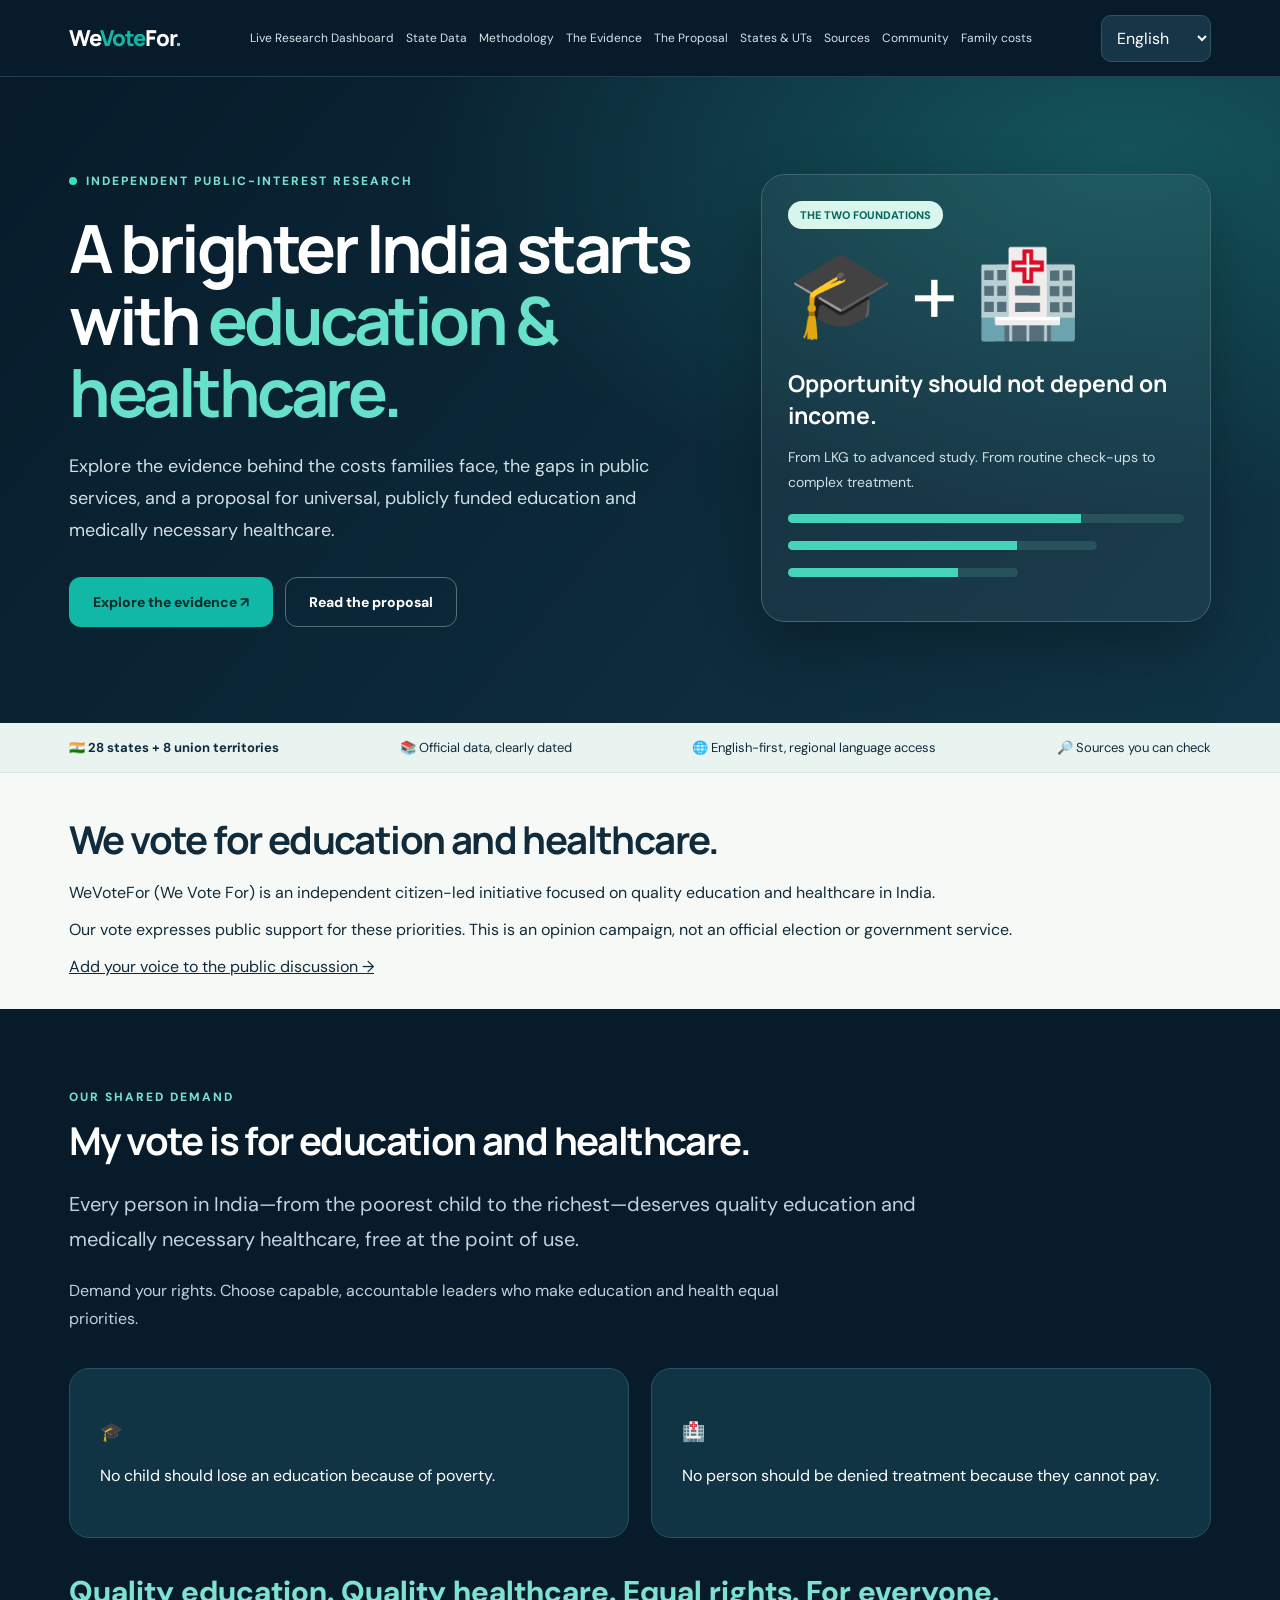
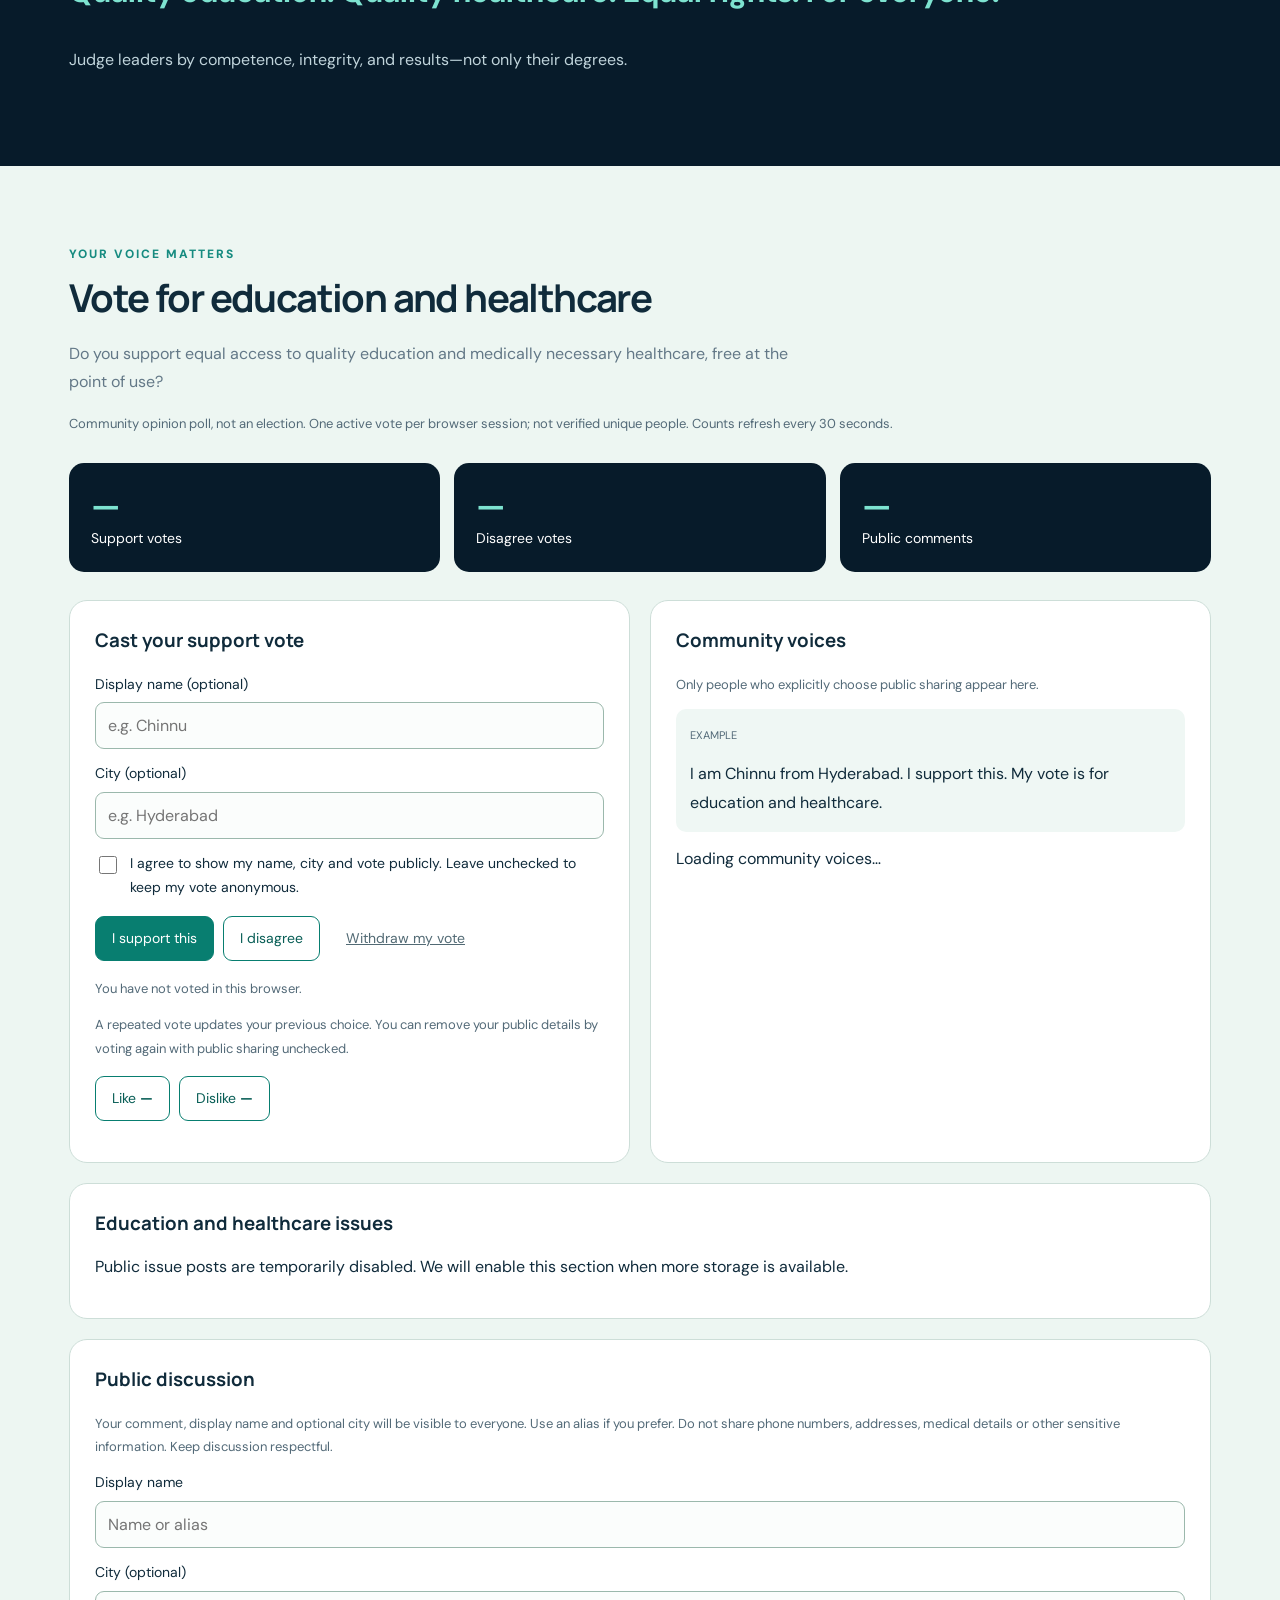
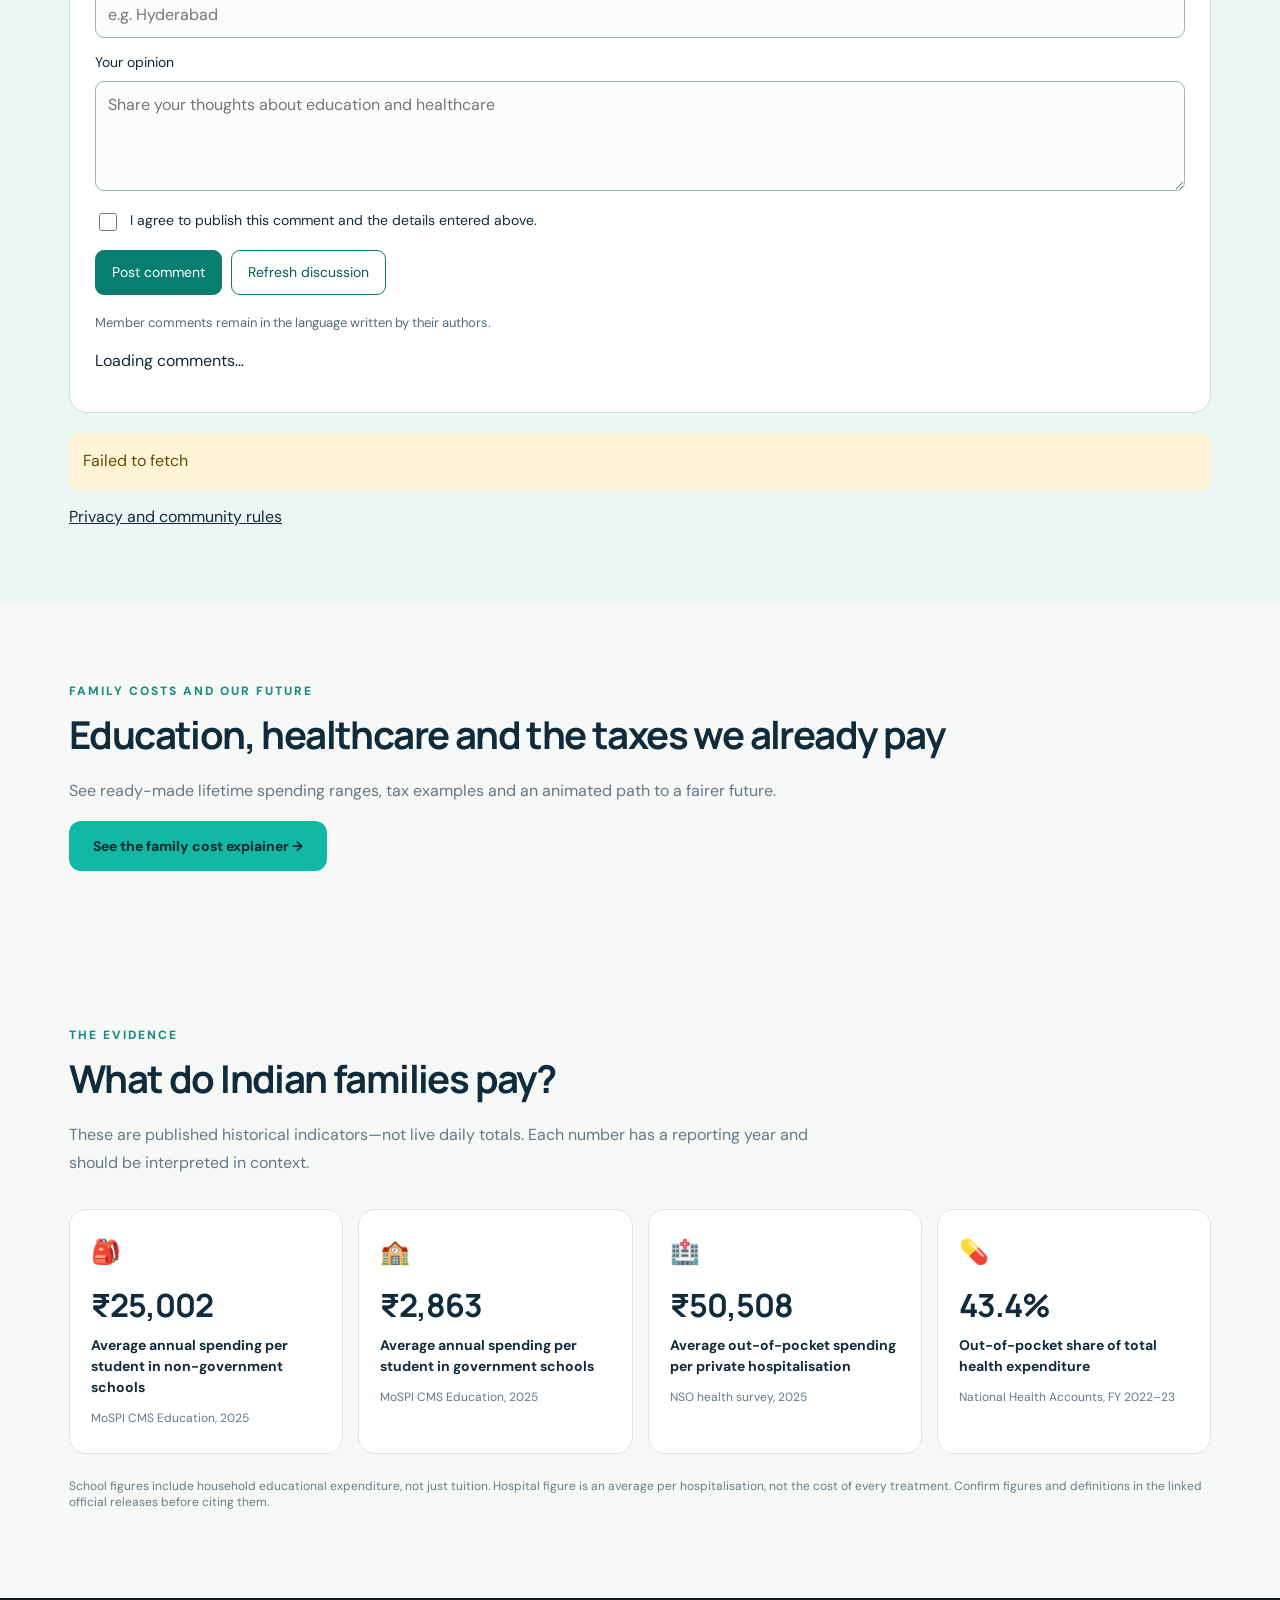
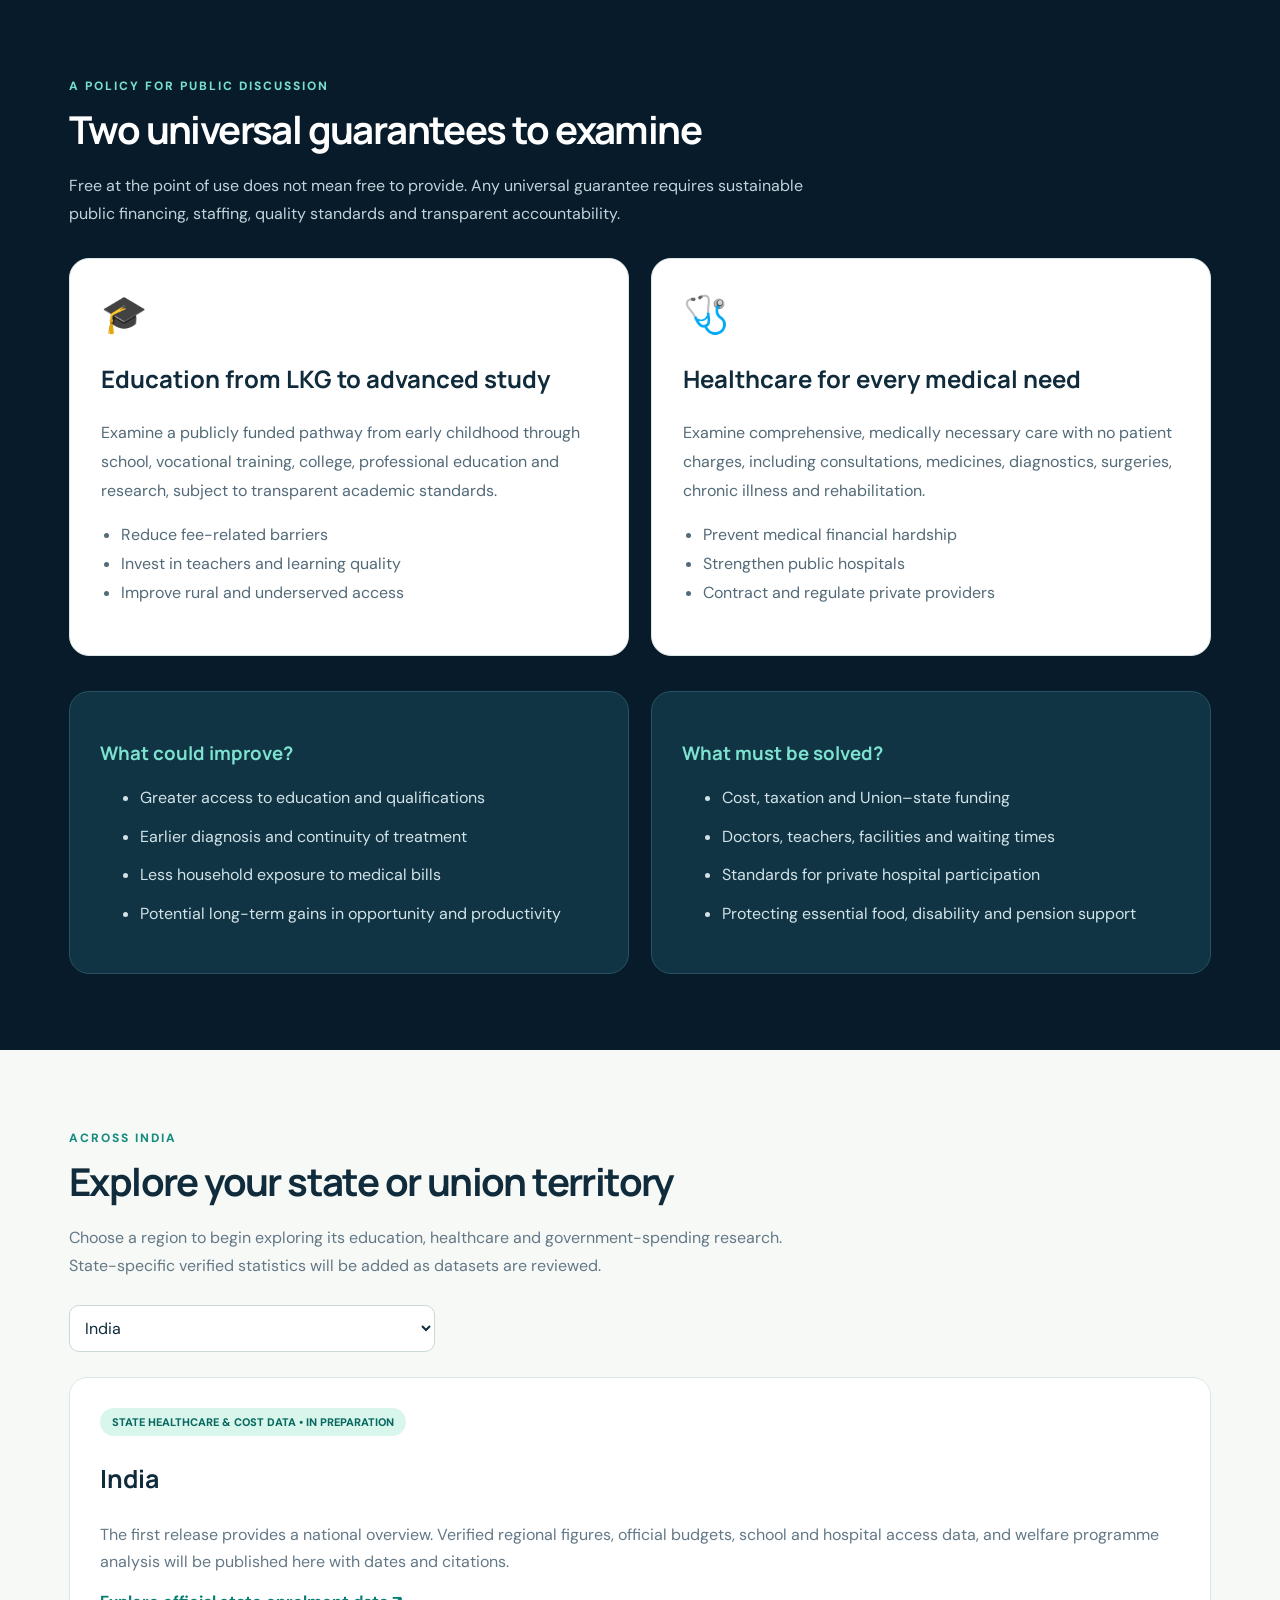
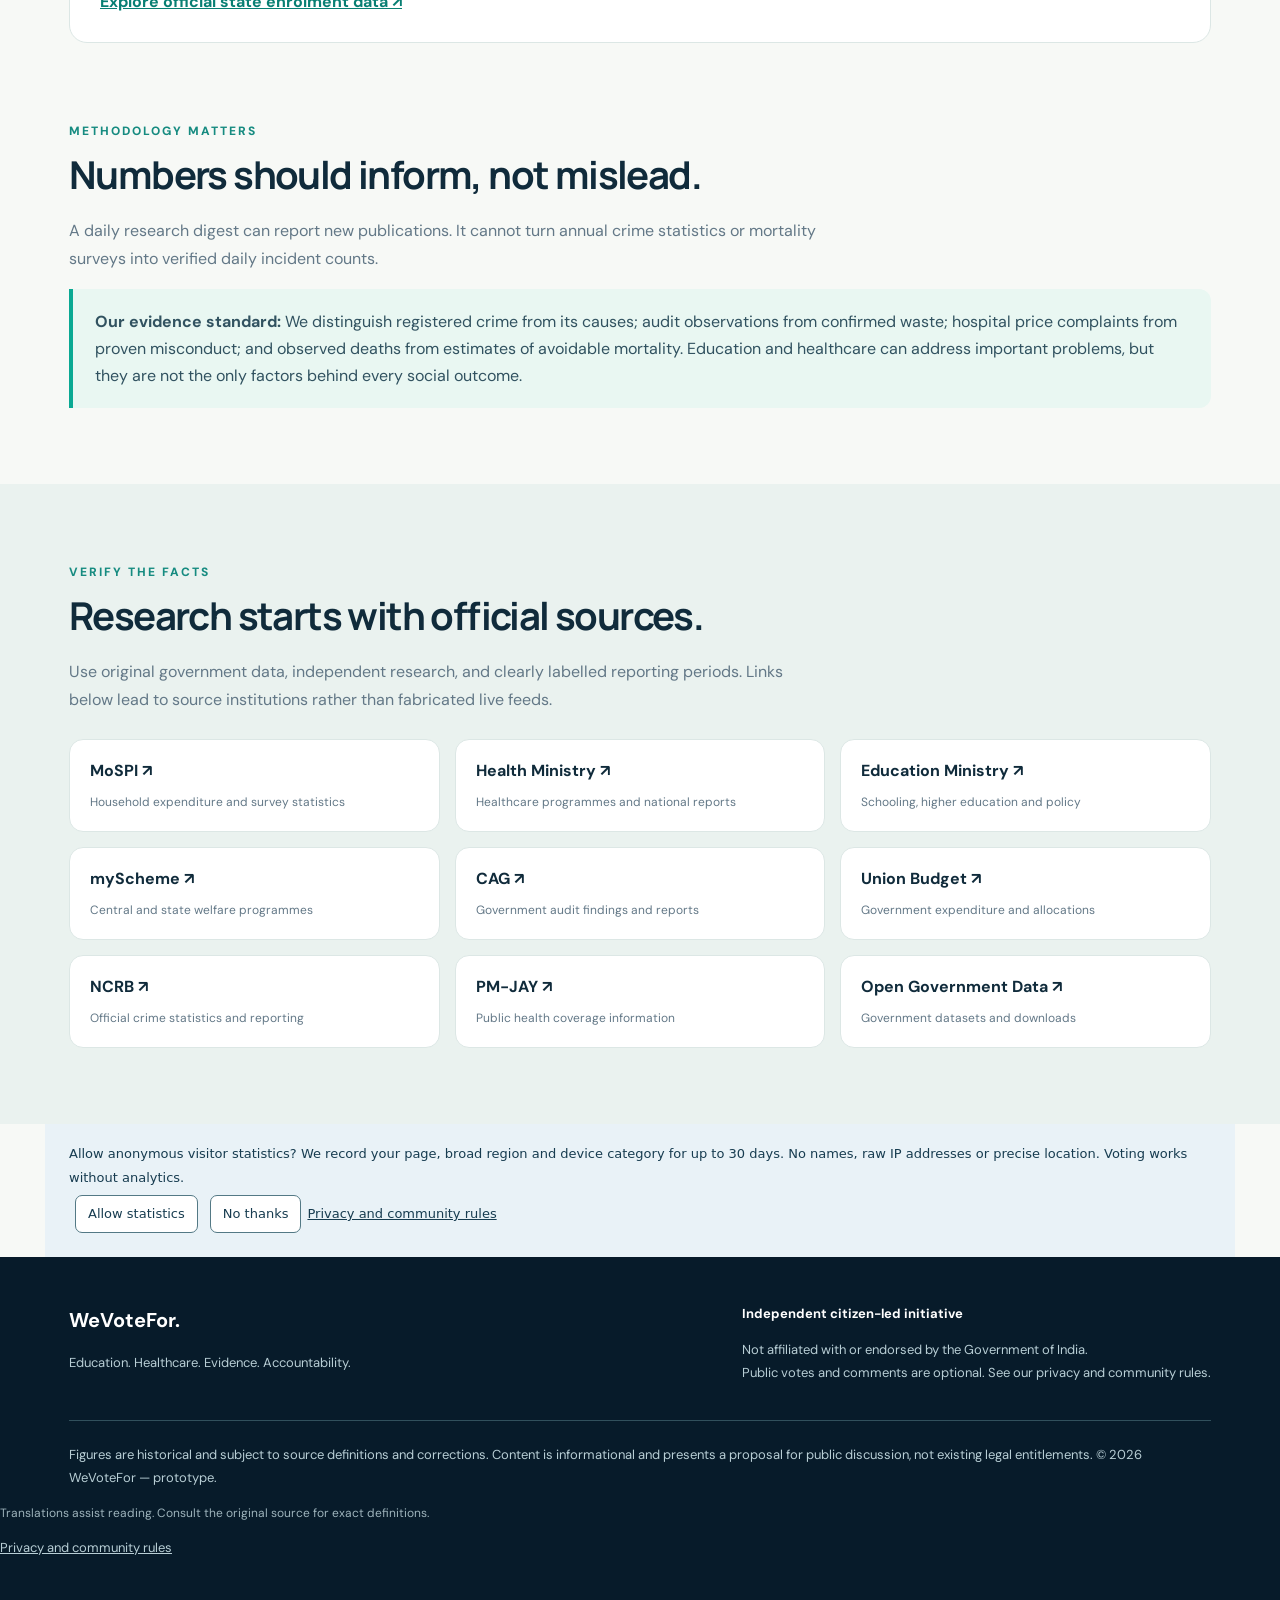
==== commit f411d001: "Use WeVoteFor as the sole public brand across pages, locales and admin" ====
--- a/index.html
+++ b/index.html
@@ -1,6 +1,6 @@
-<!doctype html><html lang="en"><head><meta charset="utf-8"><meta name="viewport" content="width=device-width,initial-scale=1"><meta name="theme-color" content="#071b2a"><title>WeVoteFor | India for All — Education &amp; Healthcare</title><link rel="preconnect" href="https://fonts.googleapis.com"><link rel="preconnect" href="https://fonts.gstatic.com" crossorigin><link href="https://fonts.googleapis.com/css2?family=DM+Sans:wght@400;500;600;700&family=Manrope:wght@400;500;600;700;800&display=swap" rel="stylesheet"><style>
+<!doctype html><html lang="en"><head><meta charset="utf-8"><meta name="viewport" content="width=device-width,initial-scale=1"><meta name="theme-color" content="#071b2a"><title>WeVoteFor | Quality Education &amp; Healthcare for Everyone</title><link rel="preconnect" href="https://fonts.googleapis.com"><link rel="preconnect" href="https://fonts.gstatic.com" crossorigin><link href="https://fonts.googleapis.com/css2?family=DM+Sans:wght@400;500;600;700&family=Manrope:wght@400;500;600;700;800&display=swap" rel="stylesheet"><style>
 :root{--navy:#071b2a;--ink:#102b3b;--teal:#11b8a5;--cream:#f7f9f6;--muted:#637887;--line:#dce7e5}*{box-sizing:border-box}html{scroll-behavior:smooth}body{margin:0;background:var(--cream);color:var(--ink);font-family:'DM Sans',sans-serif}h1,h2,h3,.brand{font-family:Manrope,sans-serif}a{color:inherit}header{background:var(--navy);color:white;position:sticky;top:0;z-index:20;border-bottom:1px solid #234052}.wrap{max-width:1190px;margin:auto;padding:0 24px}.nav{min-height:76px;display:flex;align-items:center;justify-content:space-between;gap:16px}.brand{font-weight:800;font-size:22px;letter-spacing:-1px;text-decoration:none}.brand i{color:var(--teal);font-style:normal}.navlinks{display:flex;align-items:center;gap:24px}.navlinks a{text-decoration:none;font-size:14px;color:#d5e4e9}.navlinks a:hover{color:white}select,button{font:inherit}select{border:1px solid #c9d9d6;border-radius:10px;background:white;padding:11px;color:var(--ink);max-width:100%}.lang{background:#163547;color:white;border-color:#315264}.hero{background:radial-gradient(ellipse at 88% 12%,#14545a 0%,transparent 45%),linear-gradient(130deg,#071b2a,#103445);color:white;padding:92px 0 96px;overflow:hidden}.hero-grid{display:grid;grid-template-columns:1.18fr .82fr;gap:45px;align-items:center}.eyebrow{display:inline-flex;gap:9px;align-items:center;color:#75e2d1;text-transform:uppercase;letter-spacing:2px;font-size:12px;font-weight:800}.dot{width:8px;height:8px;border-radius:50%;background:#37dfbf}.hero h1{font-size:clamp(42px,5.2vw,72px);letter-spacing:-3.5px;line-height:1.08;margin:22px 0}.hero h1 span{color:#67e1c9}.hero p{font-size:18px;line-height:1.8;color:#d0e0e5;max-width:640px}.actions{display:flex;gap:12px;flex-wrap:wrap;margin-top:30px}.btn{display:inline-block;text-decoration:none;padding:15px 23px;border-radius:12px;font-weight:800;font-size:14px;border:1px solid transparent;cursor:pointer}.primary{background:var(--teal);color:#052c2d}.secondary{border-color:#56717a;color:white}.hero-art{border:1px solid #3d6671;border-radius:24px;padding:26px;background:#ffffff0c;box-shadow:0 25px 60px #0004}.hero-art .big{font-size:85px;margin:10px 0 18px}.hero-art h3{font-size:23px;margin:8px 0}.hero-art p{font-size:14px}.art-line{height:9px;border-radius:10px;background:#27525c;margin:18px 0;overflow:hidden}.art-line:after{content:'';display:block;width:74%;height:100%;background:#45d3b9}.strip{background:#e9f4f0;border-bottom:1px solid #d3e6e0}.strip .wrap{display:flex;gap:30px;align-items:center;justify-content:space-between;padding-top:16px;padding-bottom:16px;font-size:13px;flex-wrap:wrap}.section{padding:76px 0}.section h2{font-size:clamp(28px,3vw,43px);letter-spacing:-1.6px;margin:8px 0 15px}.intro{color:var(--muted);max-width:760px;line-height:1.75}.kicker{font-size:12px;letter-spacing:2px;color:#168b80;font-weight:800;text-transform:uppercase}.stats{display:grid;grid-template-columns:repeat(4,1fr);gap:15px;margin-top:32px}.stat{border:1px solid var(--line);background:white;padding:26px 21px;border-radius:17px;min-height:205px}.stat .ico{font-size:24px}.stat strong{display:block;font-family:Manrope;font-size:32px;letter-spacing:-1px;margin:16px 0 8px}.stat p{font-size:14px;line-height:1.5;margin:0 0 8px;font-weight:700}.stat small{color:var(--muted);font-size:12px}.pill{display:inline-block;background:#d9f6ed;color:#09685f;border-radius:99px;padding:7px 12px;font-size:11px;font-weight:800}.two{display:grid;grid-template-columns:repeat(2,1fr);gap:22px;margin-top:30px}.feature{background:white;border:1px solid var(--line);border-radius:20px;padding:31px}.feature .symbol{font-size:37px}.feature h3{font-size:24px}.feature p,.feature li{line-height:1.8;color:#536a78}.feature ul{padding-left:20px}.dark{background:var(--navy);color:white}.dark .intro{color:#c0d4db}.compare{display:grid;grid-template-columns:1fr 1fr;gap:22px;margin-top:35px}.compare article{background:#103444;border:1px solid #285263;border-radius:20px;padding:30px}.compare h3{color:#7de3d0}.compare li{margin:13px 0;color:#d2e2e7;line-height:1.6}.filter{display:flex;gap:14px;flex-wrap:wrap;margin:25px 0}.filter select{min-width:220px}.region{background:white;border:1px solid var(--line);border-radius:18px;padding:30px}.region h3{font-size:25px}.region p{line-height:1.7;color:var(--muted)}.note{border-left:4px solid #0aa993;background:#e9f7f2;padding:19px 22px;border-radius:0 12px 12px 0;color:#315260;line-height:1.7}.sources{display:grid;grid-template-columns:repeat(3,1fr);gap:15px;margin-top:25px}.source{background:white;border:1px solid var(--line);border-radius:14px;padding:20px;text-decoration:none}.source:hover{border-color:#0aa993}.source b{display:block;margin-bottom:9px}.source span{font-size:12px;color:var(--muted)}footer{background:#071b2a;color:#b8ced5;padding:45px 0;font-size:13px;line-height:1.8}footer b{color:white}.footer-grid{display:flex;justify-content:space-between;gap:20px;flex-wrap:wrap}.disclaimer{font-size:12px;color:#657c87;margin-top:24px}.menu{display:none}.sr-only{position:absolute;width:1px;height:1px;padding:0;margin:-1px;overflow:hidden;clip:rect(0,0,0,0);white-space:nowrap;border:0}@media(max-width:850px){.navlinks{display:none}.menu{display:block}.hero-grid{grid-template-columns:1fr}.hero-art{display:none}.stats{grid-template-columns:repeat(2,1fr)}.sources{grid-template-columns:repeat(2,1fr)}}@media(max-width:560px){.wrap{padding:0 17px}.hero{padding:70px 0}.hero h1{letter-spacing:-2px}.stats,.two,.compare,.sources{grid-template-columns:1fr}.stat{min-height:unset}.section{padding:58px 0}.nav{min-height:66px}.brand{font-size:19px}.lang{max-width:125px}.hero p{font-size:16px}}
-</style><link rel="stylesheet" href="/i18n.css?v=20261114"><script defer src="/i18n.js?v=20261114"></script><link rel="stylesheet" href="/community.css?v=20261114"><script defer src="/community-ui.js?v=20261114"></script><script defer src="/posts-ui.js?v=20261114"></script><meta name="description" content="We vote for quality education and healthcare for everyone in India. Explore India for All research, family costs and public opinion at WeVoteFor."><meta name="robots" content="index,follow,max-image-preview:large"><link rel="canonical" href="https://wevotefor.in/"><meta property="og:site_name" content="WeVoteFor — India for All"><meta property="og:title" content="WeVoteFor | India for All — Education &amp; Healthcare"><meta property="og:description" content="We vote for quality education and healthcare for everyone in India. Explore India for All research, family costs and public opinion at WeVoteFor."><meta property="og:type" content="website"><meta property="og:url" content="https://wevotefor.in/"><meta name="twitter:card" content="summary"><meta name="twitter:title" content="WeVoteFor | India for All — Education &amp; Healthcare"><meta name="twitter:description" content="We vote for quality education and healthcare for everyone in India. Explore India for All research, family costs and public opinion at WeVoteFor."><link rel="icon" href="/favicon.svg" type="image/svg+xml"><script type="application/ld+json">{"@context":"https://schema.org","@graph":[{"@type":"WebSite","@id":"https://wevotefor.in/#website","url":"https://wevotefor.in/","name":"WeVoteFor","alternateName":["We Vote For","India for All"],"description":"We vote for quality education and healthcare for everyone in India. Explore India for All research, family costs and public opinion at WeVoteFor.","inLanguage":["en","hi","te","ta","bn","mr","kn","ml"]},{"@type":"WebPage","@id":"https://wevotefor.in/#webpage","url":"https://wevotefor.in/","name":"WeVoteFor | India for All — Education & Healthcare","description":"We vote for quality education and healthcare for everyone in India. Explore India for All research, family costs and public opinion at WeVoteFor.","isPartOf":{"@id":"https://wevotefor.in/#website"},"inLanguage":"en"}]}</script></head><body><header><div class="wrap nav"><a class="brand" href="/">INDIA<i>FOR</i>ALL<span style="color:#5ce3c8">.</span><small translate="no" style="display:block;font-size:12px;letter-spacing:0;color:#8be7d9">WeVoteFor</small></a><nav class="navlinks" aria-label="Main navigation"><a href="/dashboard">Live Research Dashboard</a><a href="/states">State Data</a><a href="/methodology">Methodology</a><a href="#evidence">The Evidence</a><a href="#vision">The Proposal</a><a href="#states">States & UTs</a><a href="#sources">Sources</a><a href="#community">Community</a><a href="/families">Family costs</a></nav><label><span class="sr-only">Select language</span><select class="lang" id="language"><option value="en">English</option><option value="hi">हिन्दी</option><option value="te">తెలుగు</option><option value="ta">தமிழ்</option><option value="bn">বাংলা</option><option value="mr">मराठी</option><option value="kn">ಕನ್ನಡ</option><option value="ml">മലയാളം</option></select></label></div></header><main><section id="home" class="hero"><div class="wrap hero-grid"><div><span class="eyebrow"><span class="dot"></span> Independent public-interest research</span><h1 data-i="hero">A brighter India starts with <span>education & healthcare.</span></h1><p data-i="lead">Explore the evidence behind the costs families face, the gaps in public services, and a proposal for universal, publicly funded education and medically necessary healthcare.</p><div class="actions"><a class="btn primary" href="/dashboard" data-i="explore">Explore the evidence ↗</a><a class="btn secondary" href="#vision" data-i="proposal">Read the proposal</a></div></div><div class="hero-art" aria-hidden="true"><span class="pill">THE TWO FOUNDATIONS</span><div class="big">🎓 + 🏥</div><h3>Opportunity should not depend on income.</h3><p>From LKG to advanced study. From routine check-ups to complex treatment.</p><div class="art-line"></div><div class="art-line" style="width:78%"></div><div class="art-line" style="width:58%"></div></div></div></section><div class="strip"><div class="wrap"><span>🇮🇳 <b>28 states + 8 union territories</b></span><span>📚 Official data, clearly dated</span><span>🌐 English-first, regional language access</span><span>🔎 Sources you can check</span></div></div><section id="we-vote-for" class="section" style="padding:32px 0"><div class="wrap"><h2>We vote for education and healthcare.</h2><p>WeVoteFor (We Vote For) is the campaign address for India for All, an independent citizen-led initiative focused on quality education and healthcare in India.</p><p>Our vote expresses public support for these priorities. This is an opinion campaign, not an official election or government service.</p><a href="#community">Add your voice to the public discussion →</a></div></section><section id="our-demand" class="section dark" aria-labelledby="demand-title"><div class="wrap"><span class="kicker" style="color:#77dfcd">Our shared demand</span><h2 id="demand-title">My vote is for education and healthcare.</h2><p class="intro" style="font-size:20px;max-width:920px">Every person in India—from the poorest child to the richest—deserves quality education and medically necessary healthcare, free at the point of use.</p><p class="intro">Demand your rights. Choose capable, accountable leaders who make education and health equal priorities.</p><div class="compare"><article><h3>🎓</h3><p style="line-height:1.8">No child should lose an education because of poverty.</p></article><article><h3>🏥</h3><p style="line-height:1.8">No person should be denied treatment because they cannot pay.</p></article></div><p style="font-size:clamp(20px,2.5vw,30px);font-weight:800;line-height:1.6;color:#7de3d0">Quality education. Quality healthcare. Equal rights. For everyone.</p><p class="intro">Judge leaders by competence, integrity, and results—not only their degrees.</p></div></section><section id="community" class="section community" aria-labelledby="community-title"><div class="wrap">
+</style><link rel="stylesheet" href="/i18n.css?v=20261114"><script defer src="/i18n.js?v=20261114"></script><link rel="stylesheet" href="/community.css?v=20261114"><script defer src="/community-ui.js?v=20261114"></script><script defer src="/posts-ui.js?v=20261114"></script><meta name="description" content="We vote for quality education and healthcare for everyone in India. Explore WeVoteFor research, family costs and public opinion at WeVoteFor."><meta name="robots" content="index,follow,max-image-preview:large"><link rel="canonical" href="https://wevotefor.in/"><meta property="og:site_name" content="WeVoteFor"><meta property="og:title" content="WeVoteFor | Quality Education &amp; Healthcare for Everyone"><meta property="og:description" content="We vote for quality education and healthcare for everyone in India. Explore WeVoteFor research, family costs and public opinion at WeVoteFor."><meta property="og:type" content="website"><meta property="og:url" content="https://wevotefor.in/"><meta name="twitter:card" content="summary"><meta name="twitter:title" content="WeVoteFor | Quality Education &amp; Healthcare for Everyone"><meta name="twitter:description" content="We vote for quality education and healthcare for everyone in India. Explore WeVoteFor research, family costs and public opinion at WeVoteFor."><link rel="icon" href="/favicon.svg" type="image/svg+xml"><script type="application/ld+json">{"@context":"https://schema.org","@graph":[{"@type":"WebSite","@id":"https://wevotefor.in/#website","url":"https://wevotefor.in/","name":"WeVoteFor","alternateName":["We Vote For"],"description":"We vote for quality education and healthcare for everyone in India. Explore WeVoteFor research, family costs and public opinion at WeVoteFor.","inLanguage":["en","hi","te","ta","bn","mr","kn","ml"]},{"@type":"WebPage","@id":"https://wevotefor.in/#webpage","url":"https://wevotefor.in/","name":"WeVoteFor | Quality Education & Healthcare for Everyone","description":"We vote for quality education and healthcare for everyone in India. Explore WeVoteFor research, family costs and public opinion at WeVoteFor.","isPartOf":{"@id":"https://wevotefor.in/#website"},"inLanguage":"en"}]}</script></head><body><header><div class="wrap nav"><a class="brand" href="/" translate="no">We<i>Vote</i>For<span style="color:#5ce3c8">.</span></a><nav class="navlinks" aria-label="Main navigation"><a href="/dashboard">Live Research Dashboard</a><a href="/states">State Data</a><a href="/methodology">Methodology</a><a href="#evidence">The Evidence</a><a href="#vision">The Proposal</a><a href="#states">States & UTs</a><a href="#sources">Sources</a><a href="#community">Community</a><a href="/families">Family costs</a></nav><label><span class="sr-only">Select language</span><select class="lang" id="language"><option value="en">English</option><option value="hi">हिन्दी</option><option value="te">తెలుగు</option><option value="ta">தமிழ்</option><option value="bn">বাংলা</option><option value="mr">मराठी</option><option value="kn">ಕನ್ನಡ</option><option value="ml">മലയാളം</option></select></label></div></header><main><section id="home" class="hero"><div class="wrap hero-grid"><div><span class="eyebrow"><span class="dot"></span> Independent public-interest research</span><h1 data-i="hero">A brighter India starts with <span>education & healthcare.</span></h1><p data-i="lead">Explore the evidence behind the costs families face, the gaps in public services, and a proposal for universal, publicly funded education and medically necessary healthcare.</p><div class="actions"><a class="btn primary" href="/dashboard" data-i="explore">Explore the evidence ↗</a><a class="btn secondary" href="#vision" data-i="proposal">Read the proposal</a></div></div><div class="hero-art" aria-hidden="true"><span class="pill">THE TWO FOUNDATIONS</span><div class="big">🎓 + 🏥</div><h3>Opportunity should not depend on income.</h3><p>From LKG to advanced study. From routine check-ups to complex treatment.</p><div class="art-line"></div><div class="art-line" style="width:78%"></div><div class="art-line" style="width:58%"></div></div></div></section><div class="strip"><div class="wrap"><span>🇮🇳 <b>28 states + 8 union territories</b></span><span>📚 Official data, clearly dated</span><span>🌐 English-first, regional language access</span><span>🔎 Sources you can check</span></div></div><section id="we-vote-for" class="section" style="padding:32px 0"><div class="wrap"><h2>We vote for education and healthcare.</h2><p>WeVoteFor (We Vote For) is an independent citizen-led initiative focused on quality education and healthcare in India.</p><p>Our vote expresses public support for these priorities. This is an opinion campaign, not an official election or government service.</p><a href="#community">Add your voice to the public discussion →</a></div></section><section id="our-demand" class="section dark" aria-labelledby="demand-title"><div class="wrap"><span class="kicker" style="color:#77dfcd">Our shared demand</span><h2 id="demand-title">My vote is for education and healthcare.</h2><p class="intro" style="font-size:20px;max-width:920px">Every person in India—from the poorest child to the richest—deserves quality education and medically necessary healthcare, free at the point of use.</p><p class="intro">Demand your rights. Choose capable, accountable leaders who make education and health equal priorities.</p><div class="compare"><article><h3>🎓</h3><p style="line-height:1.8">No child should lose an education because of poverty.</p></article><article><h3>🏥</h3><p style="line-height:1.8">No person should be denied treatment because they cannot pay.</p></article></div><p style="font-size:clamp(20px,2.5vw,30px);font-weight:800;line-height:1.6;color:#7de3d0">Quality education. Quality healthcare. Equal rights. For everyone.</p><p class="intro">Judge leaders by competence, integrity, and results—not only their degrees.</p></div></section><section id="community" class="section community" aria-labelledby="community-title"><div class="wrap">
 <span class="kicker">Your voice matters</span><h2 id="community-title">Vote for education and healthcare</h2>
 <p class="intro">Do you support equal access to quality education and medically necessary healthcare, free at the point of use?</p>
 <p class="community-small">Community opinion poll, not an election. One active vote per browser session; not verified unique people. Counts refresh every 30 seconds.</p>
@@ -19,5 +19,6 @@
 <p class="community-small">Member comments remain in the language written by their authors.</p><div id="comments-list"><p>Loading comments…</p></div><button id="more-comments" class="outline" type="button" hidden>More comments</button></section>
 <p id="community-notice" class="community-notice" role="status" aria-live="polite"></p><a href="/privacy">Privacy and community rules</a>
 </div></section>
-<section class="section"><div class="wrap"><span class="kicker">Family costs and our future</span><h2>Education, healthcare and the taxes we already pay</h2><p class="intro">See ready-made lifetime spending ranges, tax examples and an animated path to a fairer future.</p><a class="btn primary" href="/families">See the family cost explainer →</a></div></section><section id="evidence" class="section"><div class="wrap"><span class="kicker">The evidence</span><h2 data-i="evidence">What do Indian families pay?</h2><p class="intro" data-i="evidenceLead">These are published historical indicators—not live daily totals. Each number has a reporting year and should be interpreted in context.</p><div class="stats"><div class="stat"><div class="ico">🎒</div><strong>₹25,002</strong><p>Average annual spending per student in non-government schools</p><small>MoSPI CMS Education, 2025</small></div><div class="stat"><div class="ico">🏫</div><strong>₹2,863</strong><p>Average annual spending per student in government schools</p><small>MoSPI CMS Education, 2025</small></div><div class="stat"><div class="ico">🏥</div><strong>₹50,508</strong><p>Average out-of-pocket spending per private hospitalisation</p><small>NSO health survey, 2025</small></div><div class="stat"><div class="ico">💊</div><strong>43.4%</strong><p>Out-of-pocket share of total health expenditure</p><small>National Health Accounts, FY 2022–23</small></div></div><p class="disclaimer">School figures include household educational expenditure, not just tuition. Hospital figure is an average per hospitalisation, not the cost of every treatment. Confirm figures and definitions in the linked official releases before citing them.</p></div></section><section id="vision" class="section dark"><div class="wrap"><span class="kicker" style="color:#77dfcd">A policy for public discussion</span><h2 data-i="vision">Two universal guarantees to examine</h2><p class="intro" data-i="visionLead">Free at the point of use does not mean free to provide. Any universal guarantee requires sustainable public financing, staffing, quality standards and transparent accountability.</p><div class="two"><article class="feature" style="color:#102b3b"><div class="symbol">🎓</div><h3>Education from LKG to advanced study</h3><p>Examine a publicly funded pathway from early childhood through school, vocational training, college, professional education and research, subject to transparent academic standards.</p><ul><li>Reduce fee-related barriers</li><li>Invest in teachers and learning quality</li><li>Improve rural and underserved access</li></ul></article><article class="feature" style="color:#102b3b"><div class="symbol">🩺</div><h3>Healthcare for every medical need</h3><p>Examine comprehensive, medically necessary care with no patient charges, including consultations, medicines, diagnostics, surgeries, chronic illness and rehabilitation.</p><ul><li>Prevent medical financial hardship</li><li>Strengthen public hospitals</li><li>Contract and regulate private providers</li></ul></article></div><div class="compare"><article><h3>What could improve?</h3><ul><li>Greater access to education and qualifications</li><li>Earlier diagnosis and continuity of treatment</li><li>Less household exposure to medical bills</li><li>Potential long-term gains in opportunity and productivity</li></ul></article><article><h3>What must be solved?</h3><ul><li>Cost, taxation and Union–state funding</li><li>Doctors, teachers, facilities and waiting times</li><li>Standards for private hospital participation</li><li>Protecting essential food, disability and pension support</li></ul></article></div></div></section><section id="states" class="section"><div class="wrap"><span class="kicker">Across India</span><h2 data-i="states">Explore your state or union territory</h2><p class="intro">Choose a region to begin exploring its education, healthcare and government-spending research. State-specific verified statistics will be added as datasets are reviewed.</p><div class="filter"><label><span class="sr-only">State or union territory</span><select id="state"></select></label></div><div class="region" aria-live="polite"><span class="pill">STATE HEALTHCARE & COST DATA • IN PREPARATION</span><h3 id="stateTitle">India</h3><p id="stateDesc">The first release provides a national overview. Verified regional figures, official budgets, school and hospital access data, and welfare programme analysis will be published here with dates and citations.</p><a href="/states" style="font-weight:700;color:#087f73">Explore official state enrolment data ↗</a></div></div></section><section class="section" style="padding-top:0"><div class="wrap"><span class="kicker">Methodology matters</span><h2>Numbers should inform, not mislead.</h2><p class="intro">A daily research digest can report new publications. It cannot turn annual crime statistics or mortality surveys into verified daily incident counts.</p><div class="note"><b>Our evidence standard:</b> We distinguish registered crime from its causes; audit observations from confirmed waste; hospital price complaints from proven misconduct; and observed deaths from estimates of avoidable mortality. Education and healthcare can address important problems, but they are not the only factors behind every social outcome.</div></div></section><section id="sources" class="section" style="background:#eaf2ef"><div class="wrap"><span class="kicker">Verify the facts</span><h2>Research starts with official sources.</h2><p class="intro">Use original government data, independent research, and clearly labelled reporting periods. Links below lead to source institutions rather than fabricated live feeds.</p><div class="sources"><a class="source" href="https://www.mospi.gov.in/" target="_blank" rel="noopener"><b>MoSPI ↗</b><span>Household expenditure and survey statistics</span></a><a class="source" href="https://mohfw.gov.in/" target="_blank" rel="noopener"><b>Health Ministry ↗</b><span>Healthcare programmes and national reports</span></a><a class="source" href="https://www.education.gov.in/" target="_blank" rel="noopener"><b>Education Ministry ↗</b><span>Schooling, higher education and policy</span></a><a class="source" href="https://www.myscheme.gov.in/" target="_blank" rel="noopener"><b>myScheme ↗</b><span>Central and state welfare programmes</span></a><a class="source" href="https://cag.gov.in/" target="_blank" rel="noopener"><b>CAG ↗</b><span>Government audit findings and reports</span></a><a class="source" href="https://www.indiabudget.gov.in/" target="_blank" rel="noopener"><b>Union Budget ↗</b><span>Government expenditure and allocations</span></a><a class="source" href="https://ncrb.gov.in/" target="_blank" rel="noopener"><b>NCRB ↗</b><span>Official crime statistics and reporting</span></a><a class="source" href="https://www.pmjay.gov.in/" target="_blank" rel="noopener"><b>PM-JAY ↗</b><span>Public health coverage information</span></a><a class="source" href="https://data.gov.in/" target="_blank" rel="noopener"><b>Open Government Data ↗</b><span>Government datasets and downloads</span></a></div></div></section></main><footer><div class="wrap"><div class="footer-grid"><div><b style="font-size:20px">INDIA FOR ALL.</b><p>Education. Healthcare. Evidence. Accountability.</p></div><div><b>Independent citizen-led initiative</b><p>Not affiliated with or endorsed by the Government of India.<br>Public votes and comments are optional. See our privacy and community rules.</p></div></div><hr style="border:0;border-top:1px solid #31505c;margin:22px 0"><p>Figures are historical and subject to source definitions and corrections. Content is informational and presents a proposal for public discussion, not existing legal entitlements. © 2026 India for All — prototype.</p></div><p class="translation-note">Translations assist reading. Consult the original source for exact definitions.</p><a href="/privacy">Privacy and community rules</a></footer><script defer src="/index-content1.js?v=20261114-community"></script></body></html>
+<section class="section"><div class="wrap"><span class="kicker">Family costs and our future</span><h2>Education, healthcare and the taxes we already pay</h2><p class="intro">See ready-made lifetime spending ranges, tax examples and an animated path to a fairer future.</p><a class="btn primary" href="/families">See the family cost explainer →</a></div></section><section id="evidence" class="section"><div class="wrap"><span class="kicker">The evidence</span><h2 data-i="evidence">What do Indian families pay?</h2><p class="intro" data-i="evidenceLead">These are published historical indicators—not live daily totals. Each number has a reporting year and should be interpreted in context.</p><div class="stats"><div class="stat"><div class="ico">🎒</div><strong>₹25,002</strong><p>Average annual spending per student in non-government schools</p><small>MoSPI CMS Education, 2025</small></div><div class="stat"><div class="ico">🏫</div><strong>₹2,863</strong><p>Average annual spending per student in government schools</p><small>MoSPI CMS Education, 2025</small></div><div class="stat"><div class="ico">🏥</div><strong>₹50,508</strong><p>Average out-of-pocket spending per private hospitalisation</p><small>NSO health survey, 2025</small></div><div class="stat"><div class="ico">💊</div><strong>43.4%</strong><p>Out-of-pocket share of total health expenditure</p><small>National Health Accounts, FY 2022–23</small></div></div><p class="disclaimer">School figures include household educational expenditure, not just tuition. Hospital figure is an average per hospitalisation, not the cost of every treatment. Confirm figures and definitions in the linked official releases before citing them.</p></div></section><section id="vision" class="section dark"><div class="wrap"><span class="kicker" style="color:#77dfcd">A policy for public discussion</span><h2 data-i="vision">Two universal guarantees to examine</h2><p class="intro" data-i="visionLead">Free at the point of use does not mean free to provide. Any universal guarantee requires sustainable public financing, staffing, quality standards and transparent accountability.</p><div class="two"><article class="feature" style="color:#102b3b"><div class="symbol">🎓</div><h3>Education from LKG to advanced study</h3><p>Examine a publicly funded pathway from early childhood through school, vocational training, college, professional education and research, subject to transparent academic standards.</p><ul><li>Reduce fee-related barriers</li><li>Invest in teachers and learning quality</li><li>Improve rural and underserved access</li></ul></article><article class="feature" style="color:#102b3b"><div class="symbol">🩺</div><h3>Healthcare for every medical need</h3><p>Examine comprehensive, medically necessary care with no patient charges, including consultations, medicines, diagnostics, surgeries, chronic illness and rehabilitation.</p><ul><li>Prevent medical financial hardship</li><li>Strengthen public hospitals</li><li>Contract and regulate private providers</li></ul></article></div><div class="compare"><article><h3>What could improve?</h3><ul><li>Greater access to education and qualifications</li><li>Earlier diagnosis and continuity of treatment</li><li>Less household exposure to medical bills</li><li>Potential long-term gains in opportunity and productivity</li></ul></article><article><h3>What must be solved?</h3><ul><li>Cost, taxation and Union–state funding</li><li>Doctors, teachers, facilities and waiting times</li><li>Standards for private hospital participation</li><li>Protecting essential food, disability and pension support</li></ul></article></div></div></section><section id="states" class="section"><div class="wrap"><span class="kicker">Across India</span><h2 data-i="states">Explore your state or union territory</h2><p class="intro">Choose a region to begin exploring its education, healthcare and government-spending research. State-specific verified statistics will be added as datasets are reviewed.</p><div class="filter"><label><span class="sr-only">State or union territory</span><select id="state"></select></label></div><div class="region" aria-live="polite"><span class="pill">STATE HEALTHCARE & COST DATA • IN PREPARATION</span><h3 id="stateTitle">India</h3><p id="stateDesc">The first release provides a national overview. Verified regional figures, official budgets, school and hospital access data, and welfare programme analysis will be published here with dates and citations.</p><a href="/states" style="font-weight:700;color:#087f73">Explore official state enrolment data ↗</a></div></div></section><section class="section" style="padding-top:0"><div class="wrap"><span class="kicker">Methodology matters</span><h2>Numbers should inform, not mislead.</h2><p class="intro">A daily research digest can report new publications. It cannot turn annual crime statistics or mortality surveys into verified daily incident counts.</p><div class="note"><b>Our evidence standard:</b> We distinguish registered crime from its causes; audit observations from confirmed waste; hospital price complaints from proven misconduct; and observed deaths from estimates of avoidable mortality. Education and healthcare can address important problems, but they are not the only factors behind every social outcome.</div></div></section><section id="sources" class="section" style="background:#eaf2ef"><div class="wrap"><span class="kicker">Verify the facts</span><h2>Research starts with official sources.</h2><p class="intro">Use original government data, independent research, and clearly labelled reporting periods. Links below lead to source institutions rather than fabricated live feeds.</p><div class="sources"><a class="source" href="https://www.mospi.gov.in/" target="_blank" rel="noopener"><b>MoSPI ↗</b><span>Household expenditure and survey statistics</span></a><a class="source" href="https://mohfw.gov.in/" target="_blank" rel="noopener"><b>Health Ministry ↗</b><span>Healthcare programmes and national reports</span></a><a class="source" href="https://www.education.gov.in/" target="_blank" rel="noopener"><b>Education Ministry ↗</b><span>Schooling, higher education and policy</span></a><a class="source" href="https://www.myscheme.gov.in/" target="_blank" rel="noopener"><b>myScheme ↗</b><span>Central and state welfare programmes</span></a><a class="source" href="https://cag.gov.in/" target="_blank" rel="noopener"><b>CAG ↗</b><span>Government audit findings and reports</span></a><a class="source" href="https://www.indiabudget.gov.in/" target="_blank" rel="noopener"><b>Union Budget ↗</b><span>Government expenditure and allocations</span></a><a class="source" href="https://ncrb.gov.in/" target="_blank" rel="noopener"><b>NCRB ↗</b><span>Official crime statistics and reporting</span></a><a class="source" href="https://www.pmjay.gov.in/" target="_blank" rel="noopener"><b>PM-JAY ↗</b><span>Public health coverage information</span></a><a class="source" href="https://data.gov.in/" target="_blank" rel="noopener"><b>Open Government Data ↗</b><span>Government datasets and downloads</span></a></div></div></section></main><footer><div class="wrap"><div class="footer-grid"><div><b style="font-size:20px">WeVoteFor.</b><p>Education. Healthcare. Evidence. Accountability.</p></div><div><b>Independent citizen-led initiative</b><p>Not affiliated with or endorsed by the Government of India.<br>Public votes and comments are optional. See our privacy and community rules.</p></div></div><hr style="border:0;border-top:1px solid #31505c;margin:22px 0"><p>Figures are historical and subject to source definitions and corrections. Content is informational and presents a proposal for public discussion, not existing legal entitlements. © 2026 WeVoteFor — prototype.</p></div><p class="translation-note">Translations assist reading. Consult the original source for exact definitions.</p><a href="/privacy">Privacy and community rules</a></footer><script defer src="/index-content1.js?v=20261114-community"></script></body></html>
 
+
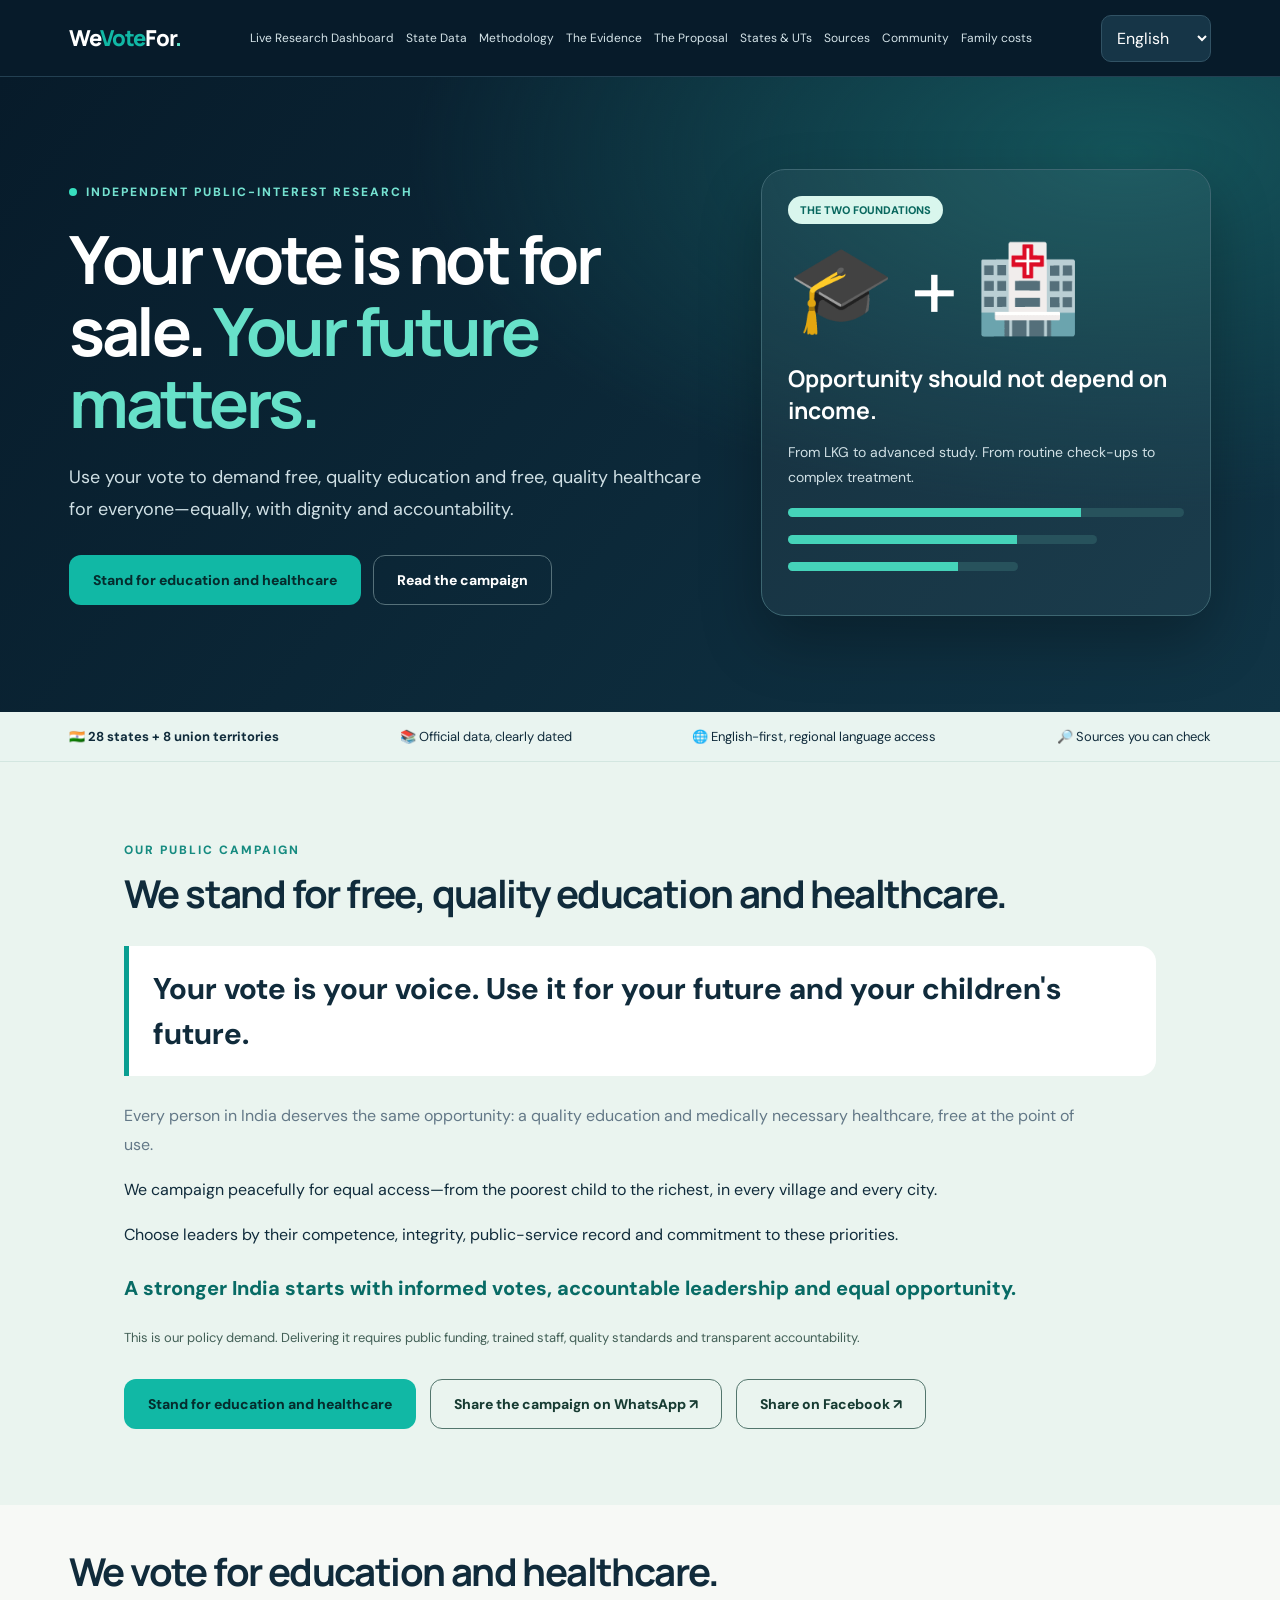
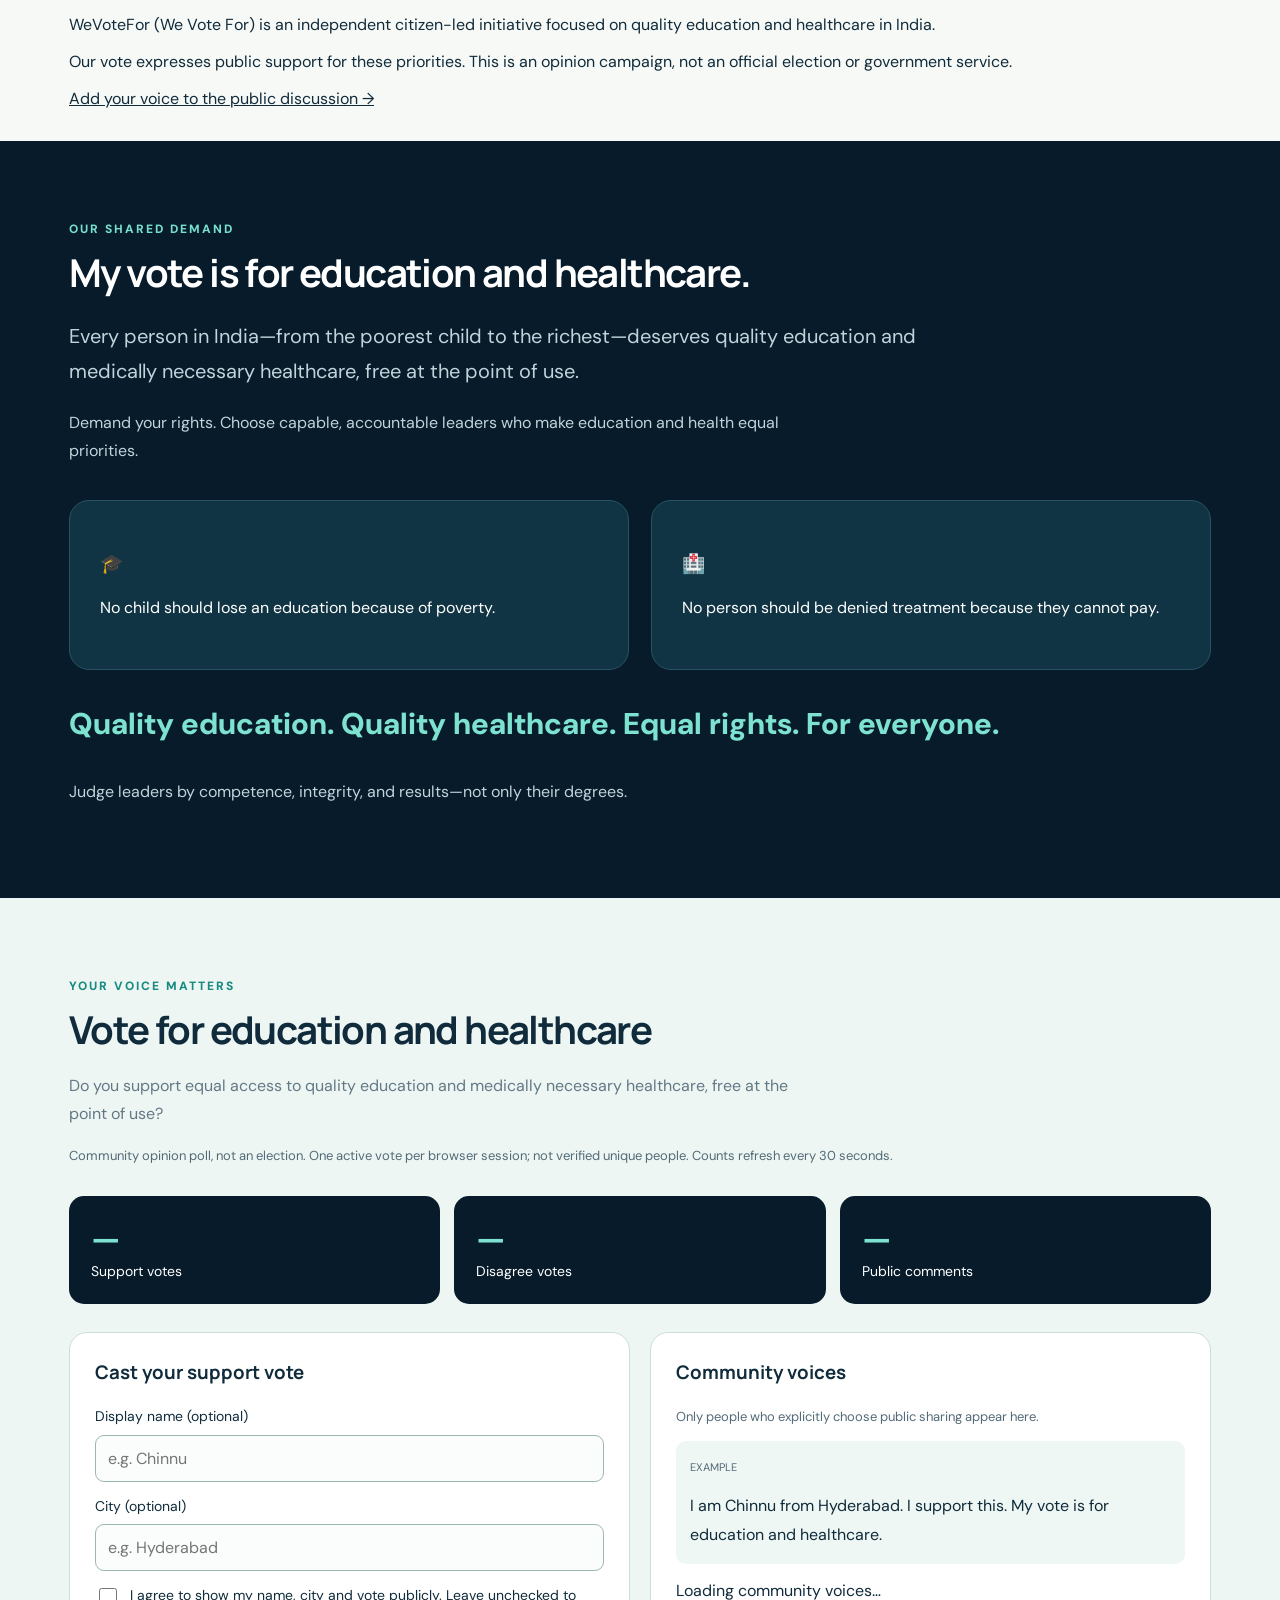
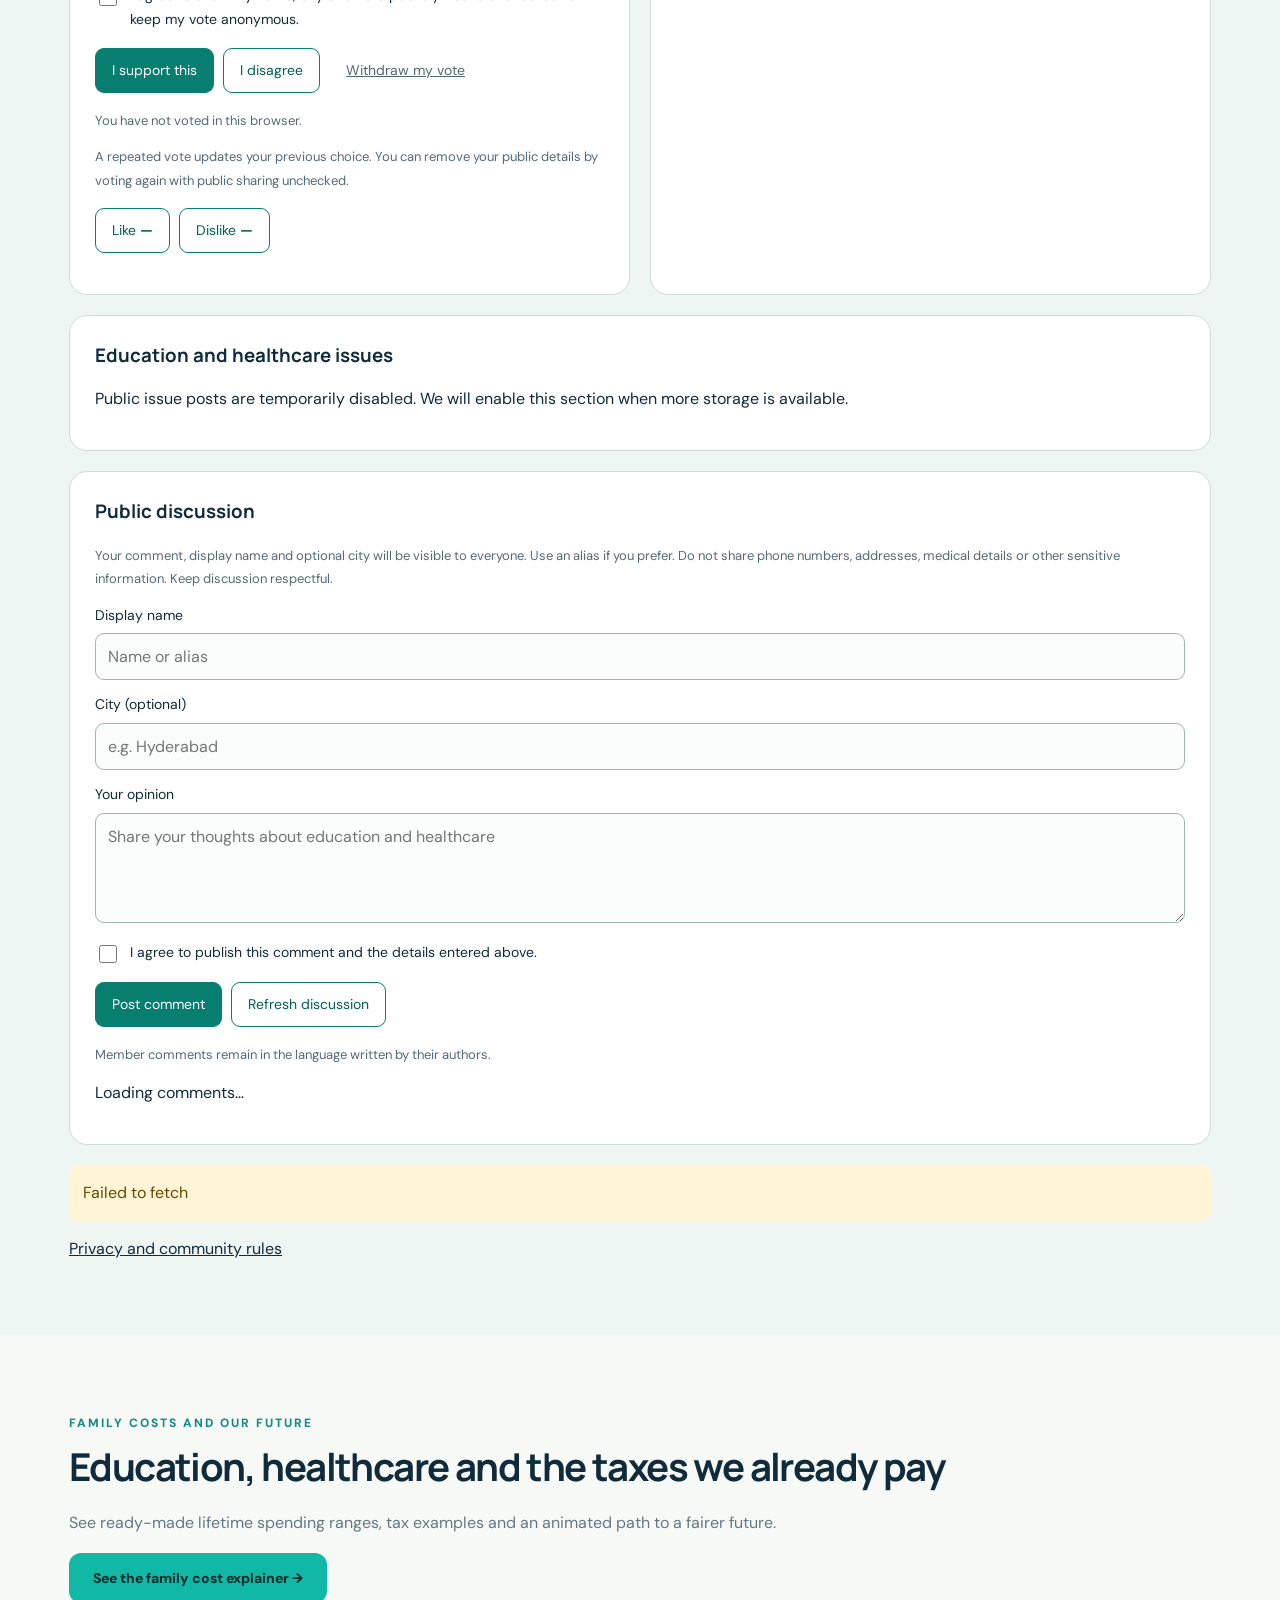
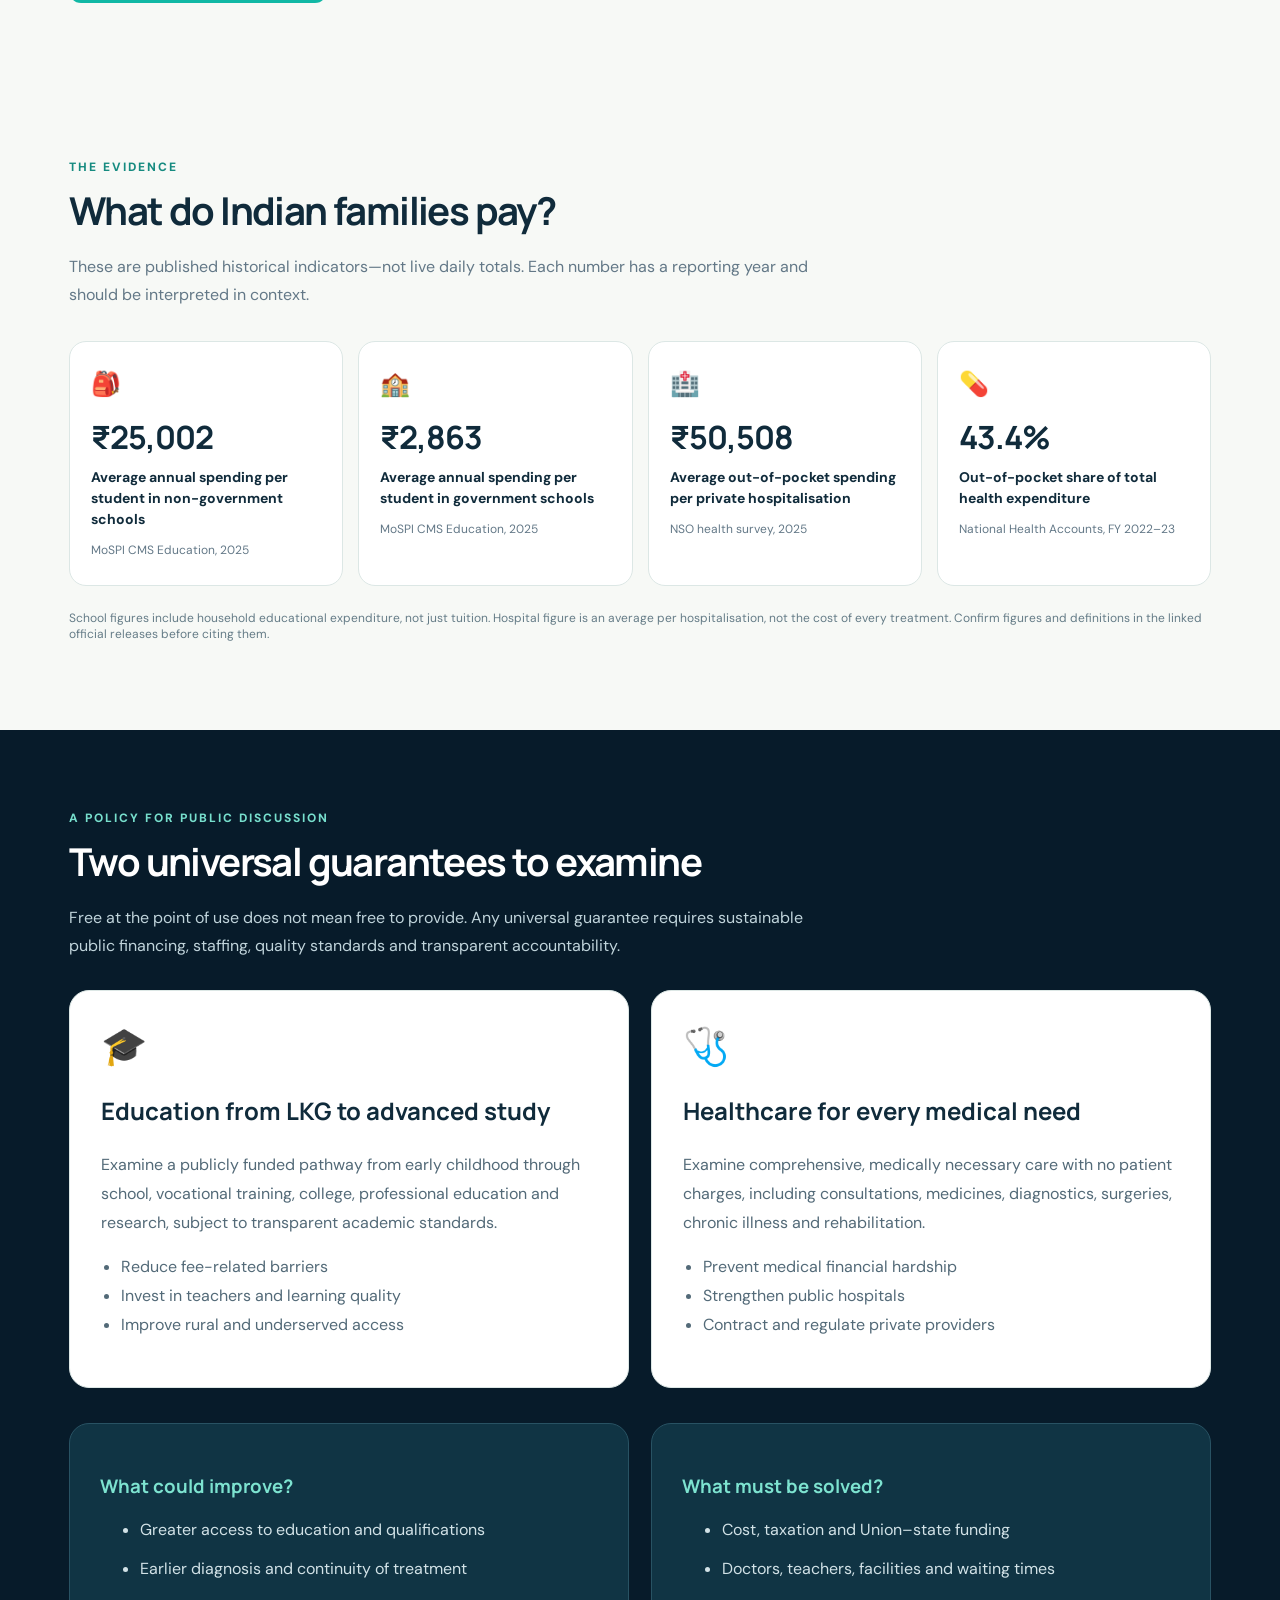
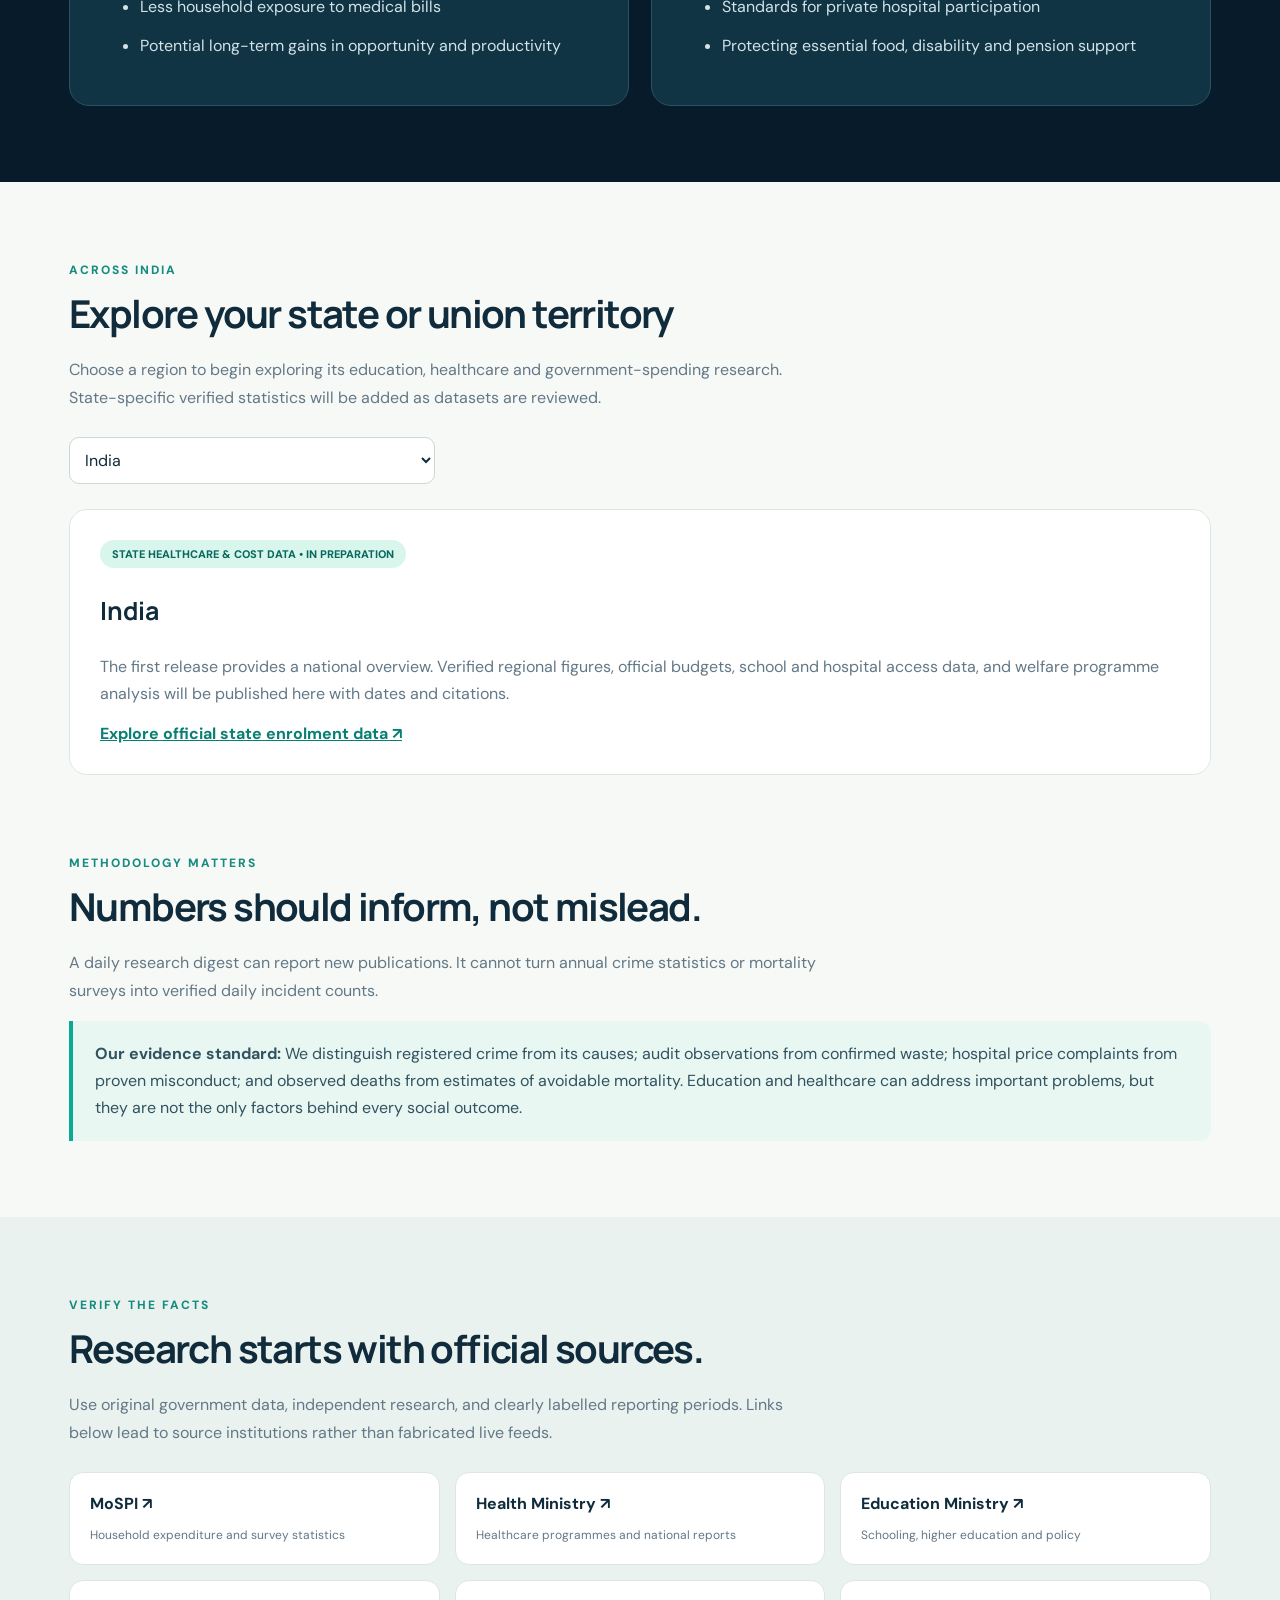
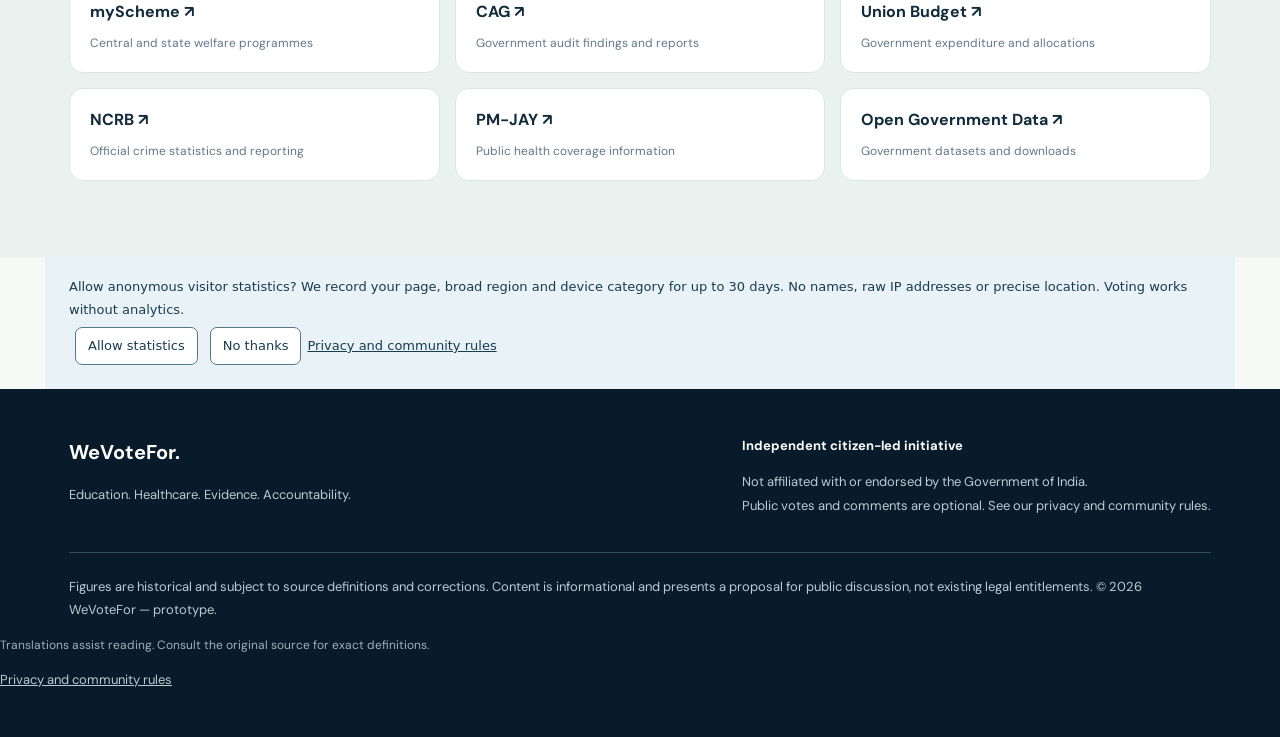
==== commit 6261842b: "Launch clear WeVoteFor public campaign message and voluntary sharing links" ====
--- a/index.html
+++ b/index.html
@@ -1,6 +1,6 @@
 <!doctype html><html lang="en"><head><meta charset="utf-8"><meta name="viewport" content="width=device-width,initial-scale=1"><meta name="theme-color" content="#071b2a"><title>WeVoteFor | Quality Education &amp; Healthcare for Everyone</title><link rel="preconnect" href="https://fonts.googleapis.com"><link rel="preconnect" href="https://fonts.gstatic.com" crossorigin><link href="https://fonts.googleapis.com/css2?family=DM+Sans:wght@400;500;600;700&family=Manrope:wght@400;500;600;700;800&display=swap" rel="stylesheet"><style>
 :root{--navy:#071b2a;--ink:#102b3b;--teal:#11b8a5;--cream:#f7f9f6;--muted:#637887;--line:#dce7e5}*{box-sizing:border-box}html{scroll-behavior:smooth}body{margin:0;background:var(--cream);color:var(--ink);font-family:'DM Sans',sans-serif}h1,h2,h3,.brand{font-family:Manrope,sans-serif}a{color:inherit}header{background:var(--navy);color:white;position:sticky;top:0;z-index:20;border-bottom:1px solid #234052}.wrap{max-width:1190px;margin:auto;padding:0 24px}.nav{min-height:76px;display:flex;align-items:center;justify-content:space-between;gap:16px}.brand{font-weight:800;font-size:22px;letter-spacing:-1px;text-decoration:none}.brand i{color:var(--teal);font-style:normal}.navlinks{display:flex;align-items:center;gap:24px}.navlinks a{text-decoration:none;font-size:14px;color:#d5e4e9}.navlinks a:hover{color:white}select,button{font:inherit}select{border:1px solid #c9d9d6;border-radius:10px;background:white;padding:11px;color:var(--ink);max-width:100%}.lang{background:#163547;color:white;border-color:#315264}.hero{background:radial-gradient(ellipse at 88% 12%,#14545a 0%,transparent 45%),linear-gradient(130deg,#071b2a,#103445);color:white;padding:92px 0 96px;overflow:hidden}.hero-grid{display:grid;grid-template-columns:1.18fr .82fr;gap:45px;align-items:center}.eyebrow{display:inline-flex;gap:9px;align-items:center;color:#75e2d1;text-transform:uppercase;letter-spacing:2px;font-size:12px;font-weight:800}.dot{width:8px;height:8px;border-radius:50%;background:#37dfbf}.hero h1{font-size:clamp(42px,5.2vw,72px);letter-spacing:-3.5px;line-height:1.08;margin:22px 0}.hero h1 span{color:#67e1c9}.hero p{font-size:18px;line-height:1.8;color:#d0e0e5;max-width:640px}.actions{display:flex;gap:12px;flex-wrap:wrap;margin-top:30px}.btn{display:inline-block;text-decoration:none;padding:15px 23px;border-radius:12px;font-weight:800;font-size:14px;border:1px solid transparent;cursor:pointer}.primary{background:var(--teal);color:#052c2d}.secondary{border-color:#56717a;color:white}.hero-art{border:1px solid #3d6671;border-radius:24px;padding:26px;background:#ffffff0c;box-shadow:0 25px 60px #0004}.hero-art .big{font-size:85px;margin:10px 0 18px}.hero-art h3{font-size:23px;margin:8px 0}.hero-art p{font-size:14px}.art-line{height:9px;border-radius:10px;background:#27525c;margin:18px 0;overflow:hidden}.art-line:after{content:'';display:block;width:74%;height:100%;background:#45d3b9}.strip{background:#e9f4f0;border-bottom:1px solid #d3e6e0}.strip .wrap{display:flex;gap:30px;align-items:center;justify-content:space-between;padding-top:16px;padding-bottom:16px;font-size:13px;flex-wrap:wrap}.section{padding:76px 0}.section h2{font-size:clamp(28px,3vw,43px);letter-spacing:-1.6px;margin:8px 0 15px}.intro{color:var(--muted);max-width:760px;line-height:1.75}.kicker{font-size:12px;letter-spacing:2px;color:#168b80;font-weight:800;text-transform:uppercase}.stats{display:grid;grid-template-columns:repeat(4,1fr);gap:15px;margin-top:32px}.stat{border:1px solid var(--line);background:white;padding:26px 21px;border-radius:17px;min-height:205px}.stat .ico{font-size:24px}.stat strong{display:block;font-family:Manrope;font-size:32px;letter-spacing:-1px;margin:16px 0 8px}.stat p{font-size:14px;line-height:1.5;margin:0 0 8px;font-weight:700}.stat small{color:var(--muted);font-size:12px}.pill{display:inline-block;background:#d9f6ed;color:#09685f;border-radius:99px;padding:7px 12px;font-size:11px;font-weight:800}.two{display:grid;grid-template-columns:repeat(2,1fr);gap:22px;margin-top:30px}.feature{background:white;border:1px solid var(--line);border-radius:20px;padding:31px}.feature .symbol{font-size:37px}.feature h3{font-size:24px}.feature p,.feature li{line-height:1.8;color:#536a78}.feature ul{padding-left:20px}.dark{background:var(--navy);color:white}.dark .intro{color:#c0d4db}.compare{display:grid;grid-template-columns:1fr 1fr;gap:22px;margin-top:35px}.compare article{background:#103444;border:1px solid #285263;border-radius:20px;padding:30px}.compare h3{color:#7de3d0}.compare li{margin:13px 0;color:#d2e2e7;line-height:1.6}.filter{display:flex;gap:14px;flex-wrap:wrap;margin:25px 0}.filter select{min-width:220px}.region{background:white;border:1px solid var(--line);border-radius:18px;padding:30px}.region h3{font-size:25px}.region p{line-height:1.7;color:var(--muted)}.note{border-left:4px solid #0aa993;background:#e9f7f2;padding:19px 22px;border-radius:0 12px 12px 0;color:#315260;line-height:1.7}.sources{display:grid;grid-template-columns:repeat(3,1fr);gap:15px;margin-top:25px}.source{background:white;border:1px solid var(--line);border-radius:14px;padding:20px;text-decoration:none}.source:hover{border-color:#0aa993}.source b{display:block;margin-bottom:9px}.source span{font-size:12px;color:var(--muted)}footer{background:#071b2a;color:#b8ced5;padding:45px 0;font-size:13px;line-height:1.8}footer b{color:white}.footer-grid{display:flex;justify-content:space-between;gap:20px;flex-wrap:wrap}.disclaimer{font-size:12px;color:#657c87;margin-top:24px}.menu{display:none}.sr-only{position:absolute;width:1px;height:1px;padding:0;margin:-1px;overflow:hidden;clip:rect(0,0,0,0);white-space:nowrap;border:0}@media(max-width:850px){.navlinks{display:none}.menu{display:block}.hero-grid{grid-template-columns:1fr}.hero-art{display:none}.stats{grid-template-columns:repeat(2,1fr)}.sources{grid-template-columns:repeat(2,1fr)}}@media(max-width:560px){.wrap{padding:0 17px}.hero{padding:70px 0}.hero h1{letter-spacing:-2px}.stats,.two,.compare,.sources{grid-template-columns:1fr}.stat{min-height:unset}.section{padding:58px 0}.nav{min-height:66px}.brand{font-size:19px}.lang{max-width:125px}.hero p{font-size:16px}}
-</style><link rel="stylesheet" href="/i18n.css?v=20261114"><script defer src="/i18n.js?v=20261114"></script><link rel="stylesheet" href="/community.css?v=20261114"><script defer src="/community-ui.js?v=20261114"></script><script defer src="/posts-ui.js?v=20261114"></script><meta name="description" content="We vote for quality education and healthcare for everyone in India. Explore WeVoteFor research, family costs and public opinion at WeVoteFor."><meta name="robots" content="index,follow,max-image-preview:large"><link rel="canonical" href="https://wevotefor.in/"><meta property="og:site_name" content="WeVoteFor"><meta property="og:title" content="WeVoteFor | Quality Education &amp; Healthcare for Everyone"><meta property="og:description" content="We vote for quality education and healthcare for everyone in India. Explore WeVoteFor research, family costs and public opinion at WeVoteFor."><meta property="og:type" content="website"><meta property="og:url" content="https://wevotefor.in/"><meta name="twitter:card" content="summary"><meta name="twitter:title" content="WeVoteFor | Quality Education &amp; Healthcare for Everyone"><meta name="twitter:description" content="We vote for quality education and healthcare for everyone in India. Explore WeVoteFor research, family costs and public opinion at WeVoteFor."><link rel="icon" href="/favicon.svg" type="image/svg+xml"><script type="application/ld+json">{"@context":"https://schema.org","@graph":[{"@type":"WebSite","@id":"https://wevotefor.in/#website","url":"https://wevotefor.in/","name":"WeVoteFor","alternateName":["We Vote For"],"description":"We vote for quality education and healthcare for everyone in India. Explore WeVoteFor research, family costs and public opinion at WeVoteFor.","inLanguage":["en","hi","te","ta","bn","mr","kn","ml"]},{"@type":"WebPage","@id":"https://wevotefor.in/#webpage","url":"https://wevotefor.in/","name":"WeVoteFor | Quality Education & Healthcare for Everyone","description":"We vote for quality education and healthcare for everyone in India. Explore WeVoteFor research, family costs and public opinion at WeVoteFor.","isPartOf":{"@id":"https://wevotefor.in/#website"},"inLanguage":"en"}]}</script></head><body><header><div class="wrap nav"><a class="brand" href="/" translate="no">We<i>Vote</i>For<span style="color:#5ce3c8">.</span></a><nav class="navlinks" aria-label="Main navigation"><a href="/dashboard">Live Research Dashboard</a><a href="/states">State Data</a><a href="/methodology">Methodology</a><a href="#evidence">The Evidence</a><a href="#vision">The Proposal</a><a href="#states">States & UTs</a><a href="#sources">Sources</a><a href="#community">Community</a><a href="/families">Family costs</a></nav><label><span class="sr-only">Select language</span><select class="lang" id="language"><option value="en">English</option><option value="hi">हिन्दी</option><option value="te">తెలుగు</option><option value="ta">தமிழ்</option><option value="bn">বাংলা</option><option value="mr">मराठी</option><option value="kn">ಕನ್ನಡ</option><option value="ml">മലയാളം</option></select></label></div></header><main><section id="home" class="hero"><div class="wrap hero-grid"><div><span class="eyebrow"><span class="dot"></span> Independent public-interest research</span><h1 data-i="hero">A brighter India starts with <span>education & healthcare.</span></h1><p data-i="lead">Explore the evidence behind the costs families face, the gaps in public services, and a proposal for universal, publicly funded education and medically necessary healthcare.</p><div class="actions"><a class="btn primary" href="/dashboard" data-i="explore">Explore the evidence ↗</a><a class="btn secondary" href="#vision" data-i="proposal">Read the proposal</a></div></div><div class="hero-art" aria-hidden="true"><span class="pill">THE TWO FOUNDATIONS</span><div class="big">🎓 + 🏥</div><h3>Opportunity should not depend on income.</h3><p>From LKG to advanced study. From routine check-ups to complex treatment.</p><div class="art-line"></div><div class="art-line" style="width:78%"></div><div class="art-line" style="width:58%"></div></div></div></section><div class="strip"><div class="wrap"><span>🇮🇳 <b>28 states + 8 union territories</b></span><span>📚 Official data, clearly dated</span><span>🌐 English-first, regional language access</span><span>🔎 Sources you can check</span></div></div><section id="we-vote-for" class="section" style="padding:32px 0"><div class="wrap"><h2>We vote for education and healthcare.</h2><p>WeVoteFor (We Vote For) is an independent citizen-led initiative focused on quality education and healthcare in India.</p><p>Our vote expresses public support for these priorities. This is an opinion campaign, not an official election or government service.</p><a href="#community">Add your voice to the public discussion →</a></div></section><section id="our-demand" class="section dark" aria-labelledby="demand-title"><div class="wrap"><span class="kicker" style="color:#77dfcd">Our shared demand</span><h2 id="demand-title">My vote is for education and healthcare.</h2><p class="intro" style="font-size:20px;max-width:920px">Every person in India—from the poorest child to the richest—deserves quality education and medically necessary healthcare, free at the point of use.</p><p class="intro">Demand your rights. Choose capable, accountable leaders who make education and health equal priorities.</p><div class="compare"><article><h3>🎓</h3><p style="line-height:1.8">No child should lose an education because of poverty.</p></article><article><h3>🏥</h3><p style="line-height:1.8">No person should be denied treatment because they cannot pay.</p></article></div><p style="font-size:clamp(20px,2.5vw,30px);font-weight:800;line-height:1.6;color:#7de3d0">Quality education. Quality healthcare. Equal rights. For everyone.</p><p class="intro">Judge leaders by competence, integrity, and results—not only their degrees.</p></div></section><section id="community" class="section community" aria-labelledby="community-title"><div class="wrap">
+</style><link rel="stylesheet" href="/i18n.css?v=20261114"><script defer src="/i18n.js?v=20261114"></script><link rel="stylesheet" href="/community.css?v=20261114"><script defer src="/community-ui.js?v=20261114"></script><script defer src="/posts-ui.js?v=20261114"></script><meta name="description" content="Your vote is not for sale. WeVoteFor campaigns for free, quality education and healthcare, equally accessible to everyone in India. Explore the evidence."><meta name="robots" content="index,follow,max-image-preview:large"><link rel="canonical" href="https://wevotefor.in/"><meta property="og:site_name" content="WeVoteFor"><meta property="og:title" content="WeVoteFor | Quality Education &amp; Healthcare for Everyone"><meta property="og:description" content="Your vote is not for sale. WeVoteFor campaigns for free, quality education and healthcare, equally accessible to everyone in India. Explore the evidence."><meta property="og:type" content="website"><meta property="og:url" content="https://wevotefor.in/"><meta name="twitter:card" content="summary"><meta name="twitter:title" content="WeVoteFor | Quality Education &amp; Healthcare for Everyone"><meta name="twitter:description" content="Your vote is not for sale. WeVoteFor campaigns for free, quality education and healthcare, equally accessible to everyone in India. Explore the evidence."><link rel="icon" href="/favicon.svg" type="image/svg+xml"><script type="application/ld+json">{"@context":"https://schema.org","@graph":[{"@type":"WebSite","@id":"https://wevotefor.in/#website","url":"https://wevotefor.in/","name":"WeVoteFor","alternateName":["We Vote For"],"description":"Your vote is not for sale. WeVoteFor campaigns for free, quality education and healthcare, equally accessible to everyone in India. Explore the evidence.","inLanguage":["en","hi","te","ta","bn","mr","kn","ml"]},{"@type":"WebPage","@id":"https://wevotefor.in/#webpage","url":"https://wevotefor.in/","name":"WeVoteFor | Quality Education & Healthcare for Everyone","description":"Your vote is not for sale. WeVoteFor campaigns for free, quality education and healthcare, equally accessible to everyone in India. Explore the evidence.","isPartOf":{"@id":"https://wevotefor.in/#website"},"inLanguage":"en"}]}</script></head><body><header><div class="wrap nav"><a class="brand" href="/" translate="no">We<i>Vote</i>For<span style="color:#5ce3c8">.</span></a><nav class="navlinks" aria-label="Main navigation"><a href="/dashboard">Live Research Dashboard</a><a href="/states">State Data</a><a href="/methodology">Methodology</a><a href="#evidence">The Evidence</a><a href="#vision">The Proposal</a><a href="#states">States & UTs</a><a href="#sources">Sources</a><a href="#community">Community</a><a href="/families">Family costs</a></nav><label><span class="sr-only">Select language</span><select class="lang" id="language"><option value="en">English</option><option value="hi">हिन्दी</option><option value="te">తెలుగు</option><option value="ta">தமிழ்</option><option value="bn">বাংলা</option><option value="mr">मराठी</option><option value="kn">ಕನ್ನಡ</option><option value="ml">മലയാളം</option></select></label></div></header><main><section id="home" class="hero"><div class="wrap hero-grid"><div><span class="eyebrow"><span class="dot"></span> Independent public-interest research</span><h1 data-i="hero">Your vote is not for sale. <span>Your future matters.</span></h1><p data-i="lead">Use your vote to demand free, quality education and free, quality healthcare for everyone—equally, with dignity and accountability.</p><div class="actions"><a class="btn primary" href="#community">Stand for education and healthcare</a><a class="btn secondary" href="#campaign">Read the campaign</a></div></div><div class="hero-art" aria-hidden="true"><span class="pill">THE TWO FOUNDATIONS</span><div class="big">🎓 + 🏥</div><h3>Opportunity should not depend on income.</h3><p>From LKG to advanced study. From routine check-ups to complex treatment.</p><div class="art-line"></div><div class="art-line" style="width:78%"></div><div class="art-line" style="width:58%"></div></div></div></section><div class="strip"><div class="wrap"><span>🇮🇳 <b>28 states + 8 union territories</b></span><span>📚 Official data, clearly dated</span><span>🌐 English-first, regional language access</span><span>🔎 Sources you can check</span></div></div><section id="campaign" class="section campaign-manifesto" aria-labelledby="campaign-title"><div class="wrap"><span class="kicker">Our public campaign</span><h2 id="campaign-title">We stand for free, quality education and healthcare.</h2><blockquote>Your vote is your voice. Use it for your future and your children's future.</blockquote><p class="intro">Every person in India deserves the same opportunity: a quality education and medically necessary healthcare, free at the point of use.</p><p>We campaign peacefully for equal access—from the poorest child to the richest, in every village and every city.</p><p>Choose leaders by their competence, integrity, public-service record and commitment to these priorities.</p><p class="campaign-promise">A stronger India starts with informed votes, accountable leadership and equal opportunity.</p><p class="community-small">This is our policy demand. Delivering it requires public funding, trained staff, quality standards and transparent accountability.</p><div class="actions"><a class="btn primary" href="#community">Stand for education and healthcare</a><a class="btn secondary" href="https://wa.me/?text=Your%20vote%20is%20not%20for%20sale.%20Vote%20for%20your%20future%20and%20your%20children%27s%20future.%20We%20campaign%20for%20free%2C%20quality%20education%20and%20free%2C%20quality%20healthcare%2C%20equally%20accessible%20to%20everyone%20in%20India.%20Join%20the%20public%20discussion%3A%20https%3A%2F%2Fwevotefor.in%2F%23campaign" target="_blank" rel="noopener noreferrer">Share the campaign on WhatsApp ↗</a><a class="btn secondary" href="https://www.facebook.com/sharer/sharer.php?u=https%3A%2F%2Fwevotefor.in%2F%23campaign" target="_blank" rel="noopener noreferrer">Share on Facebook ↗</a></div></div></section><section id="we-vote-for" class="section" style="padding:32px 0"><div class="wrap"><h2>We vote for education and healthcare.</h2><p>WeVoteFor (We Vote For) is an independent citizen-led initiative focused on quality education and healthcare in India.</p><p>Our vote expresses public support for these priorities. This is an opinion campaign, not an official election or government service.</p><a href="#community">Add your voice to the public discussion →</a></div></section><section id="our-demand" class="section dark" aria-labelledby="demand-title"><div class="wrap"><span class="kicker" style="color:#77dfcd">Our shared demand</span><h2 id="demand-title">My vote is for education and healthcare.</h2><p class="intro" style="font-size:20px;max-width:920px">Every person in India—from the poorest child to the richest—deserves quality education and medically necessary healthcare, free at the point of use.</p><p class="intro">Demand your rights. Choose capable, accountable leaders who make education and health equal priorities.</p><div class="compare"><article><h3>🎓</h3><p style="line-height:1.8">No child should lose an education because of poverty.</p></article><article><h3>🏥</h3><p style="line-height:1.8">No person should be denied treatment because they cannot pay.</p></article></div><p style="font-size:clamp(20px,2.5vw,30px);font-weight:800;line-height:1.6;color:#7de3d0">Quality education. Quality healthcare. Equal rights. For everyone.</p><p class="intro">Judge leaders by competence, integrity, and results—not only their degrees.</p></div></section><section id="community" class="section community" aria-labelledby="community-title"><div class="wrap">
 <span class="kicker">Your voice matters</span><h2 id="community-title">Vote for education and healthcare</h2>
 <p class="intro">Do you support equal access to quality education and medically necessary healthcare, free at the point of use?</p>
 <p class="community-small">Community opinion poll, not an election. One active vote per browser session; not verified unique people. Counts refresh every 30 seconds.</p>
@@ -22,3 +22,4 @@
 <section class="section"><div class="wrap"><span class="kicker">Family costs and our future</span><h2>Education, healthcare and the taxes we already pay</h2><p class="intro">See ready-made lifetime spending ranges, tax examples and an animated path to a fairer future.</p><a class="btn primary" href="/families">See the family cost explainer →</a></div></section><section id="evidence" class="section"><div class="wrap"><span class="kicker">The evidence</span><h2 data-i="evidence">What do Indian families pay?</h2><p class="intro" data-i="evidenceLead">These are published historical indicators—not live daily totals. Each number has a reporting year and should be interpreted in context.</p><div class="stats"><div class="stat"><div class="ico">🎒</div><strong>₹25,002</strong><p>Average annual spending per student in non-government schools</p><small>MoSPI CMS Education, 2025</small></div><div class="stat"><div class="ico">🏫</div><strong>₹2,863</strong><p>Average annual spending per student in government schools</p><small>MoSPI CMS Education, 2025</small></div><div class="stat"><div class="ico">🏥</div><strong>₹50,508</strong><p>Average out-of-pocket spending per private hospitalisation</p><small>NSO health survey, 2025</small></div><div class="stat"><div class="ico">💊</div><strong>43.4%</strong><p>Out-of-pocket share of total health expenditure</p><small>National Health Accounts, FY 2022–23</small></div></div><p class="disclaimer">School figures include household educational expenditure, not just tuition. Hospital figure is an average per hospitalisation, not the cost of every treatment. Confirm figures and definitions in the linked official releases before citing them.</p></div></section><section id="vision" class="section dark"><div class="wrap"><span class="kicker" style="color:#77dfcd">A policy for public discussion</span><h2 data-i="vision">Two universal guarantees to examine</h2><p class="intro" data-i="visionLead">Free at the point of use does not mean free to provide. Any universal guarantee requires sustainable public financing, staffing, quality standards and transparent accountability.</p><div class="two"><article class="feature" style="color:#102b3b"><div class="symbol">🎓</div><h3>Education from LKG to advanced study</h3><p>Examine a publicly funded pathway from early childhood through school, vocational training, college, professional education and research, subject to transparent academic standards.</p><ul><li>Reduce fee-related barriers</li><li>Invest in teachers and learning quality</li><li>Improve rural and underserved access</li></ul></article><article class="feature" style="color:#102b3b"><div class="symbol">🩺</div><h3>Healthcare for every medical need</h3><p>Examine comprehensive, medically necessary care with no patient charges, including consultations, medicines, diagnostics, surgeries, chronic illness and rehabilitation.</p><ul><li>Prevent medical financial hardship</li><li>Strengthen public hospitals</li><li>Contract and regulate private providers</li></ul></article></div><div class="compare"><article><h3>What could improve?</h3><ul><li>Greater access to education and qualifications</li><li>Earlier diagnosis and continuity of treatment</li><li>Less household exposure to medical bills</li><li>Potential long-term gains in opportunity and productivity</li></ul></article><article><h3>What must be solved?</h3><ul><li>Cost, taxation and Union–state funding</li><li>Doctors, teachers, facilities and waiting times</li><li>Standards for private hospital participation</li><li>Protecting essential food, disability and pension support</li></ul></article></div></div></section><section id="states" class="section"><div class="wrap"><span class="kicker">Across India</span><h2 data-i="states">Explore your state or union territory</h2><p class="intro">Choose a region to begin exploring its education, healthcare and government-spending research. State-specific verified statistics will be added as datasets are reviewed.</p><div class="filter"><label><span class="sr-only">State or union territory</span><select id="state"></select></label></div><div class="region" aria-live="polite"><span class="pill">STATE HEALTHCARE & COST DATA • IN PREPARATION</span><h3 id="stateTitle">India</h3><p id="stateDesc">The first release provides a national overview. Verified regional figures, official budgets, school and hospital access data, and welfare programme analysis will be published here with dates and citations.</p><a href="/states" style="font-weight:700;color:#087f73">Explore official state enrolment data ↗</a></div></div></section><section class="section" style="padding-top:0"><div class="wrap"><span class="kicker">Methodology matters</span><h2>Numbers should inform, not mislead.</h2><p class="intro">A daily research digest can report new publications. It cannot turn annual crime statistics or mortality surveys into verified daily incident counts.</p><div class="note"><b>Our evidence standard:</b> We distinguish registered crime from its causes; audit observations from confirmed waste; hospital price complaints from proven misconduct; and observed deaths from estimates of avoidable mortality. Education and healthcare can address important problems, but they are not the only factors behind every social outcome.</div></div></section><section id="sources" class="section" style="background:#eaf2ef"><div class="wrap"><span class="kicker">Verify the facts</span><h2>Research starts with official sources.</h2><p class="intro">Use original government data, independent research, and clearly labelled reporting periods. Links below lead to source institutions rather than fabricated live feeds.</p><div class="sources"><a class="source" href="https://www.mospi.gov.in/" target="_blank" rel="noopener"><b>MoSPI ↗</b><span>Household expenditure and survey statistics</span></a><a class="source" href="https://mohfw.gov.in/" target="_blank" rel="noopener"><b>Health Ministry ↗</b><span>Healthcare programmes and national reports</span></a><a class="source" href="https://www.education.gov.in/" target="_blank" rel="noopener"><b>Education Ministry ↗</b><span>Schooling, higher education and policy</span></a><a class="source" href="https://www.myscheme.gov.in/" target="_blank" rel="noopener"><b>myScheme ↗</b><span>Central and state welfare programmes</span></a><a class="source" href="https://cag.gov.in/" target="_blank" rel="noopener"><b>CAG ↗</b><span>Government audit findings and reports</span></a><a class="source" href="https://www.indiabudget.gov.in/" target="_blank" rel="noopener"><b>Union Budget ↗</b><span>Government expenditure and allocations</span></a><a class="source" href="https://ncrb.gov.in/" target="_blank" rel="noopener"><b>NCRB ↗</b><span>Official crime statistics and reporting</span></a><a class="source" href="https://www.pmjay.gov.in/" target="_blank" rel="noopener"><b>PM-JAY ↗</b><span>Public health coverage information</span></a><a class="source" href="https://data.gov.in/" target="_blank" rel="noopener"><b>Open Government Data ↗</b><span>Government datasets and downloads</span></a></div></div></section></main><footer><div class="wrap"><div class="footer-grid"><div><b style="font-size:20px">WeVoteFor.</b><p>Education. Healthcare. Evidence. Accountability.</p></div><div><b>Independent citizen-led initiative</b><p>Not affiliated with or endorsed by the Government of India.<br>Public votes and comments are optional. See our privacy and community rules.</p></div></div><hr style="border:0;border-top:1px solid #31505c;margin:22px 0"><p>Figures are historical and subject to source definitions and corrections. Content is informational and presents a proposal for public discussion, not existing legal entitlements. © 2026 WeVoteFor — prototype.</p></div><p class="translation-note">Translations assist reading. Consult the original source for exact definitions.</p><a href="/privacy">Privacy and community rules</a></footer><script defer src="/index-content1.js?v=20261114-community"></script></body></html>
 
 
+
--- a/community.css
+++ b/community.css
@@ -3,3 +3,7 @@
 #issue-list img,#issue-list video{display:block;max-height:460px;margin:16px 0;border-radius:12px}#issue-list p{white-space:pre-wrap;line-height:1.8}#public-posts{scroll-margin-top:90px}
 
 .navlinks{gap:12px;flex-wrap:wrap;justify-content:center}.navlinks a{font-size:12px}
+
+
+/* Public campaign message; shares open only after a visitor chooses a link. */
+.campaign-manifesto{background:#eaf4ef;scroll-margin-top:100px}.campaign-manifesto .wrap{max-width:1080px}.campaign-manifesto blockquote{margin:26px 0;padding:20px 24px;border-left:5px solid #099e91;background:white;border-radius:0 16px 16px 0;font-size:clamp(20px,2.6vw,30px);line-height:1.5;font-weight:700}.campaign-manifesto p{line-height:1.8;max-width:960px}.campaign-manifesto .campaign-promise{font-weight:800;color:#086b65;font-size:20px}.campaign-manifesto .btn.secondary{border-color:#53766d;color:#173b32}.campaign-manifesto .actions{display:flex;flex-wrap:wrap;gap:14px}.campaign-manifesto .community-small{color:#425f56}@media(max-width:600px){.campaign-manifesto blockquote{padding:18px}.campaign-manifesto .actions a{width:100%;box-sizing:border-box;text-align:center}}
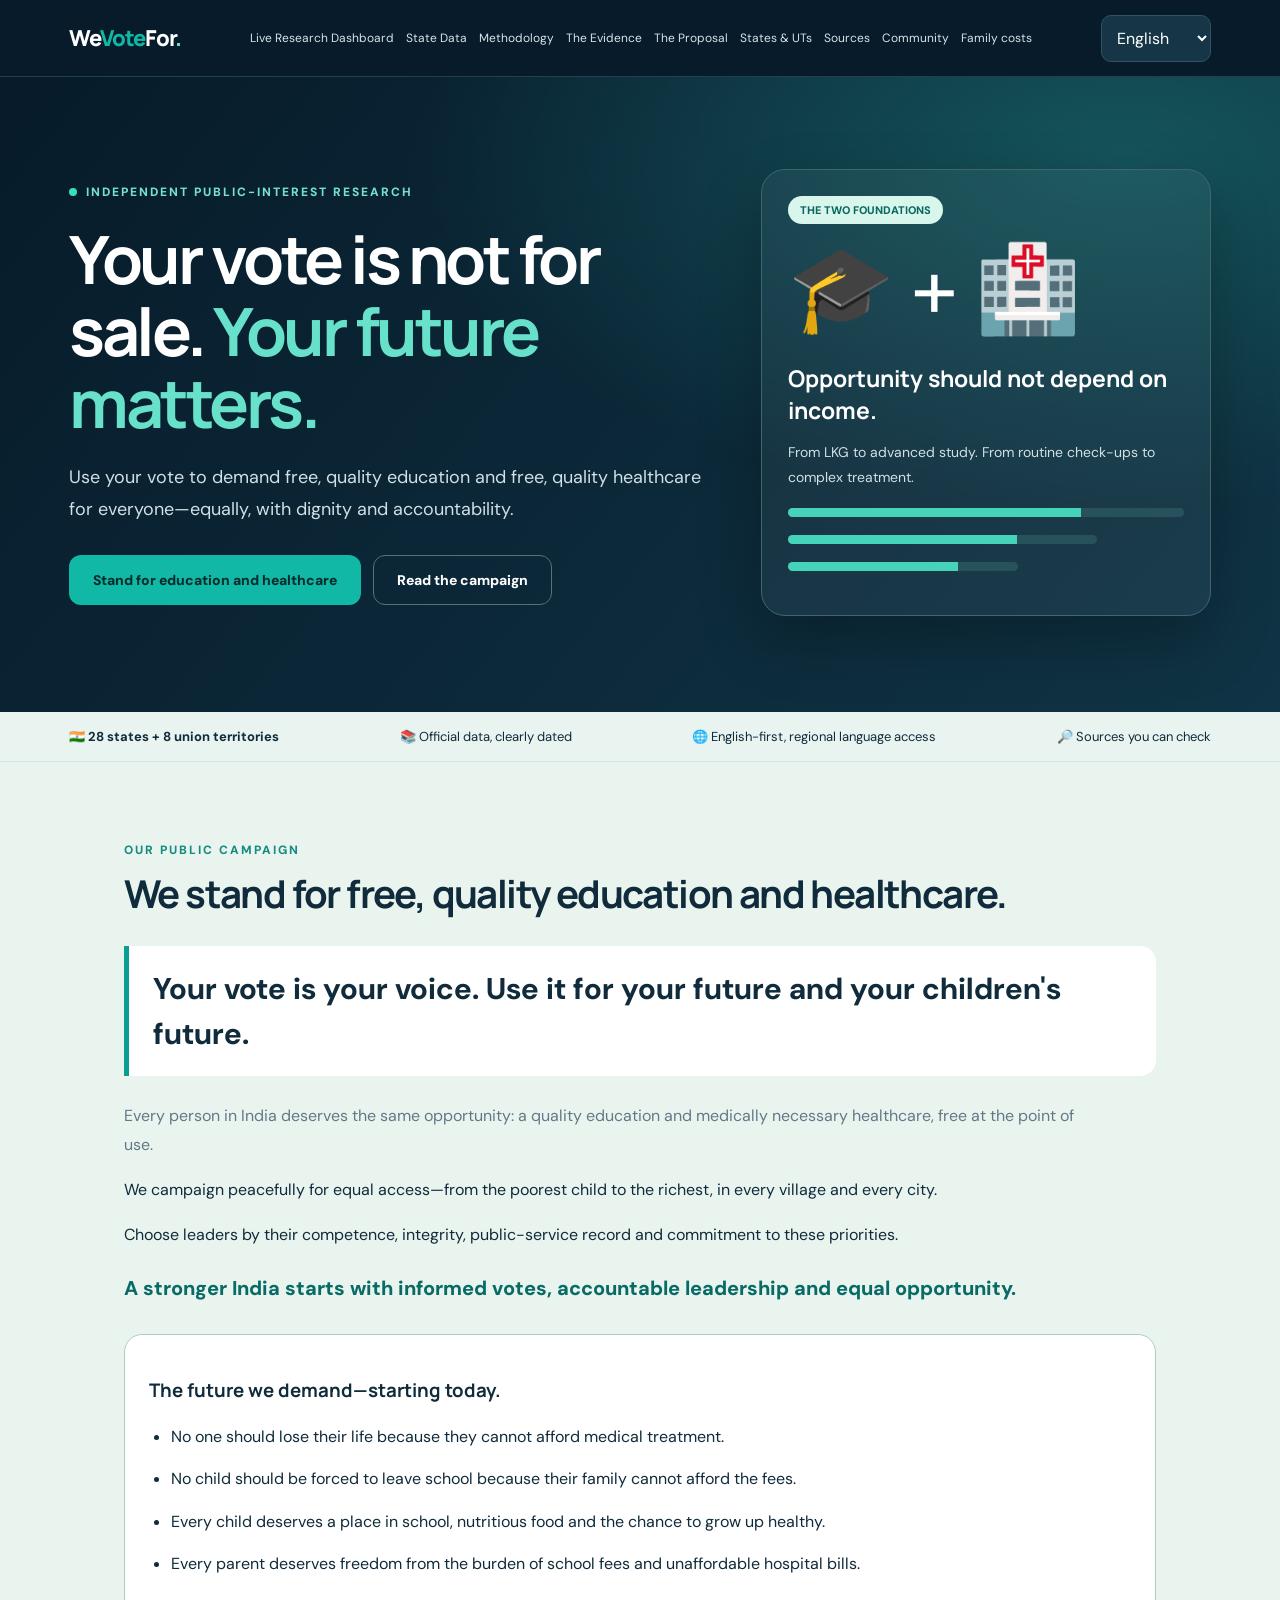
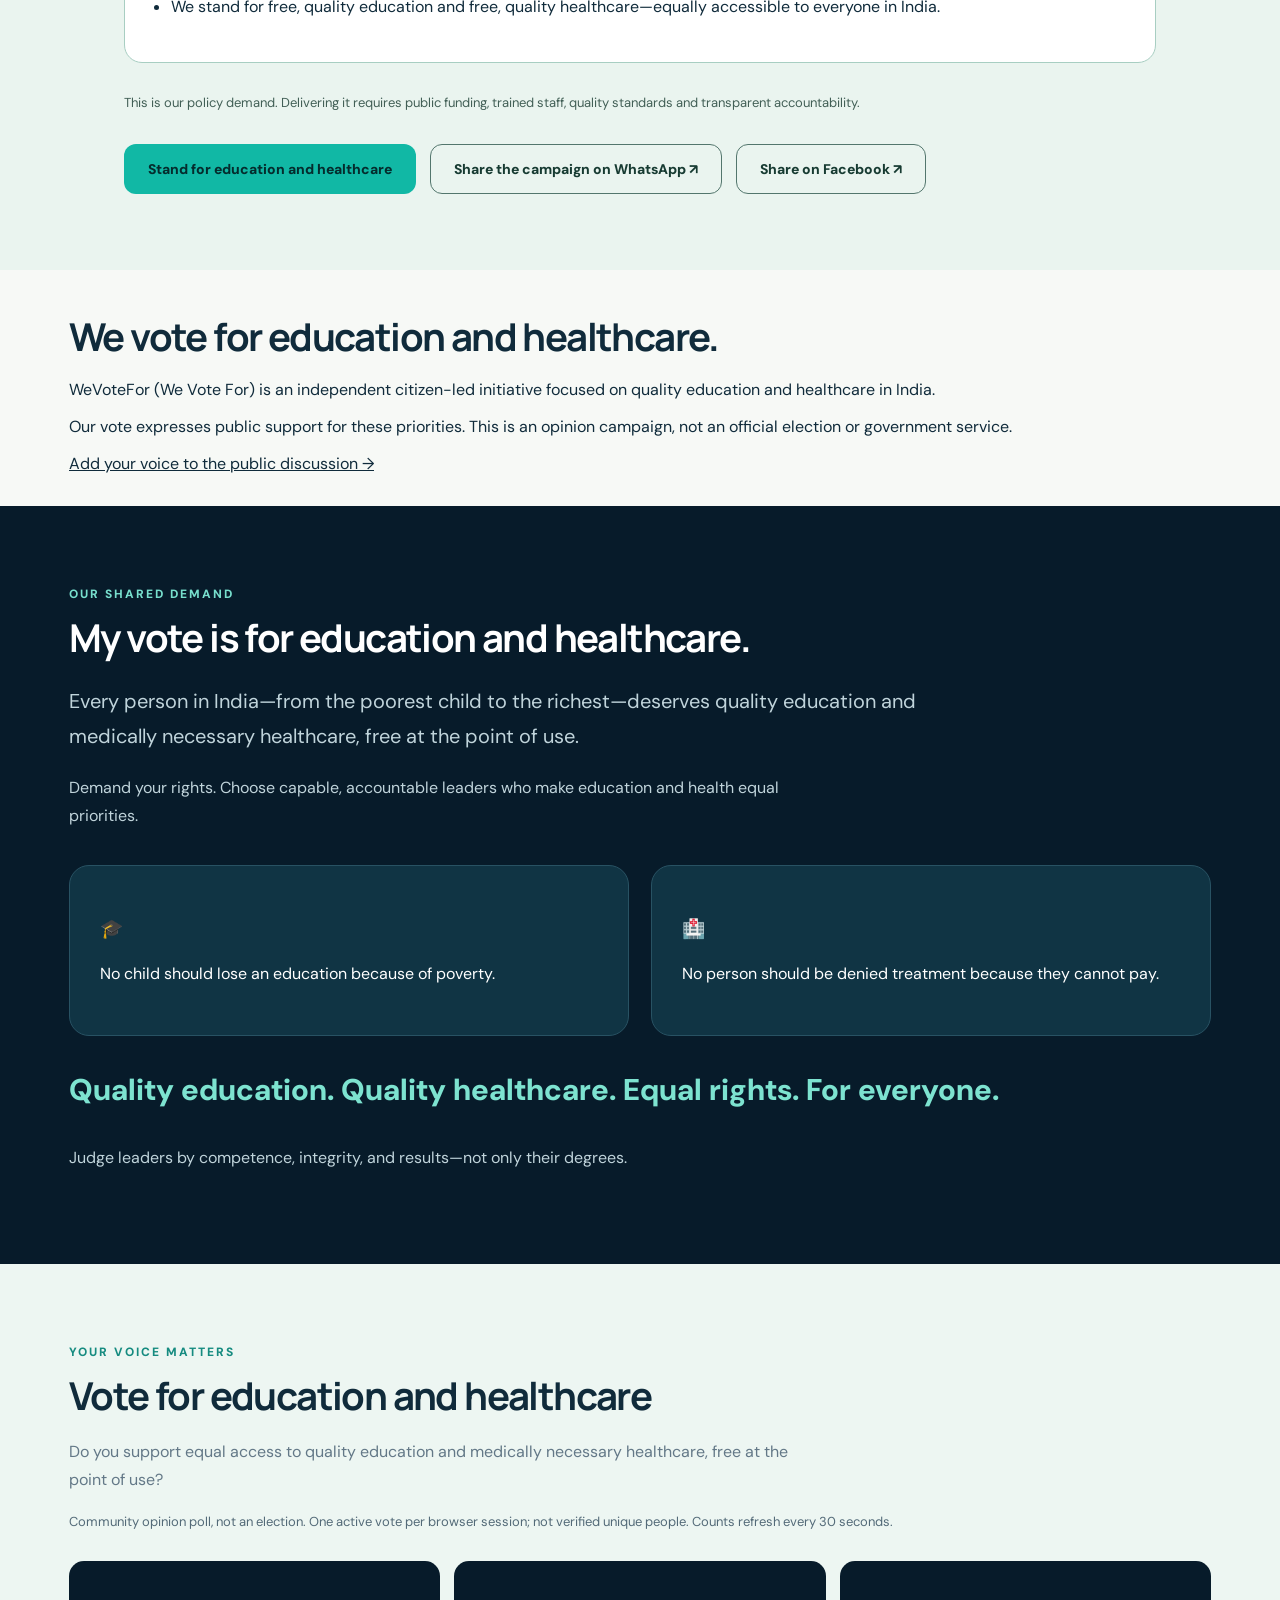
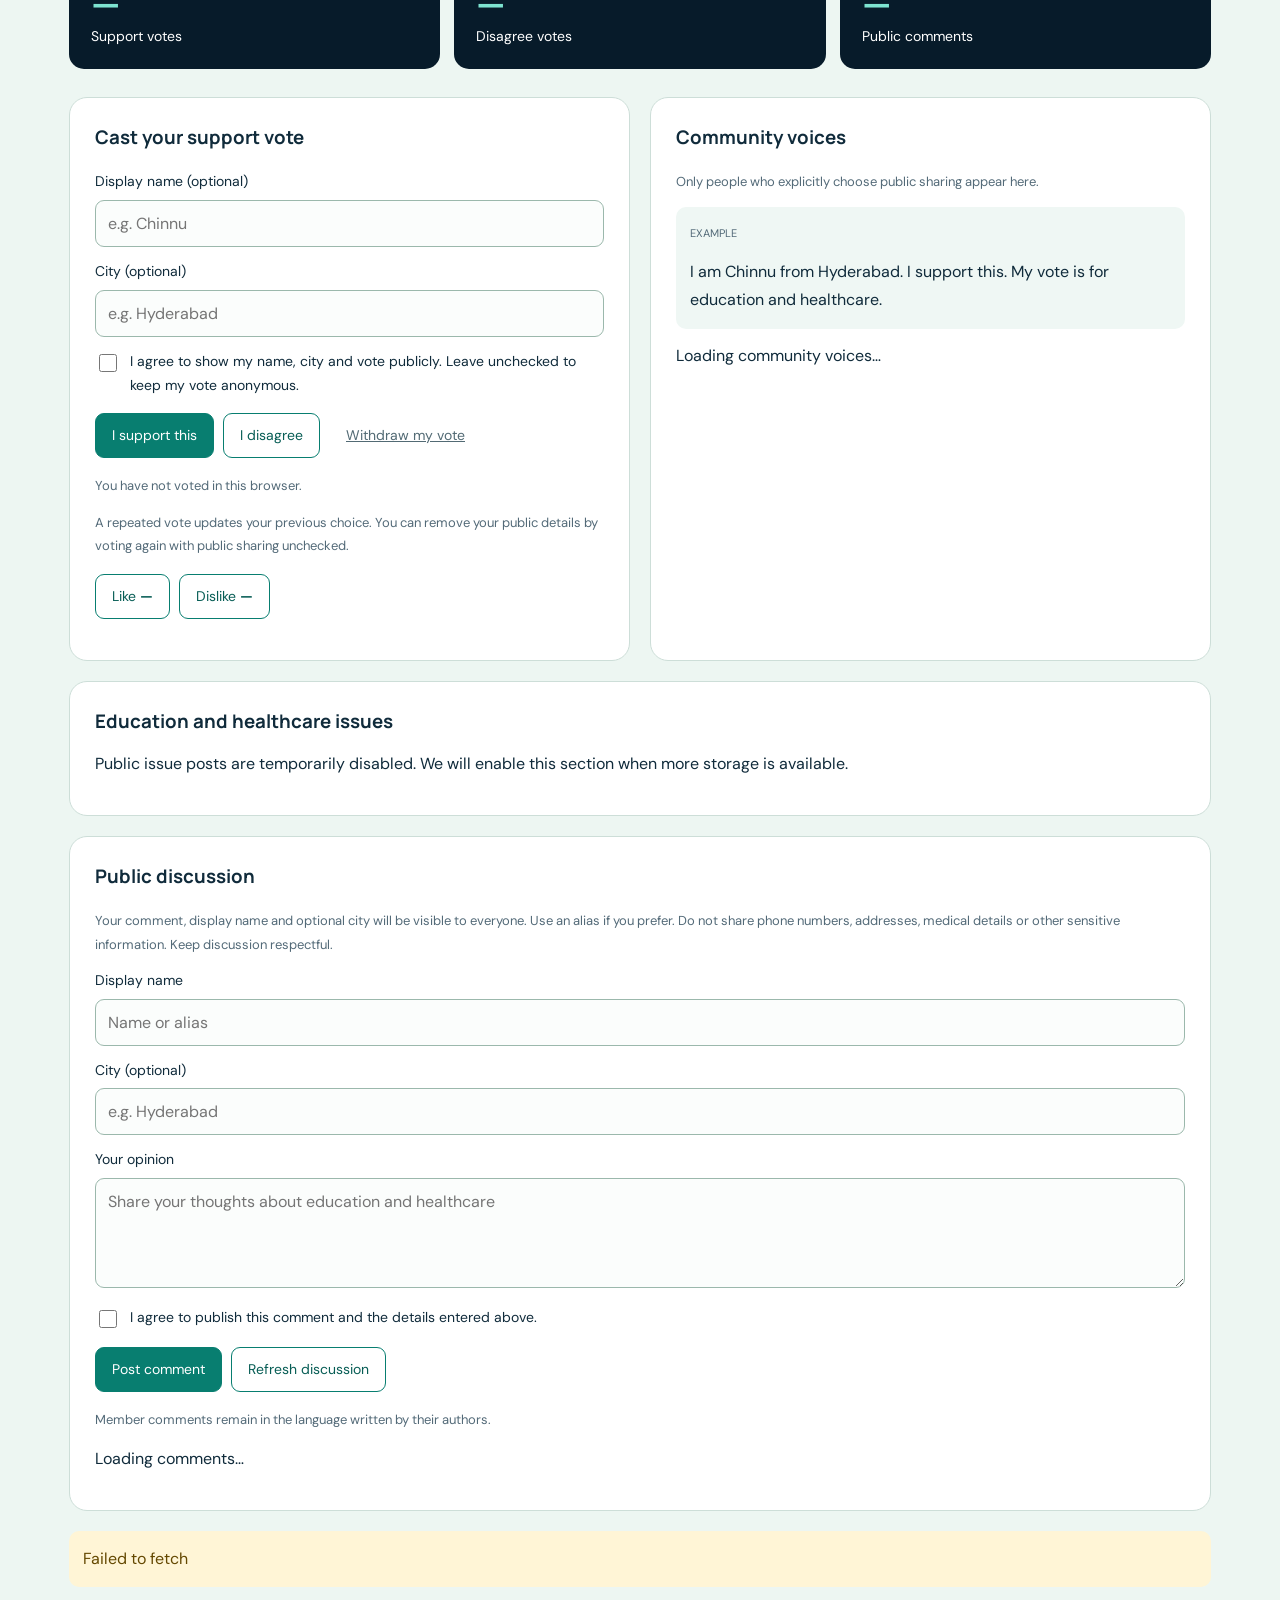
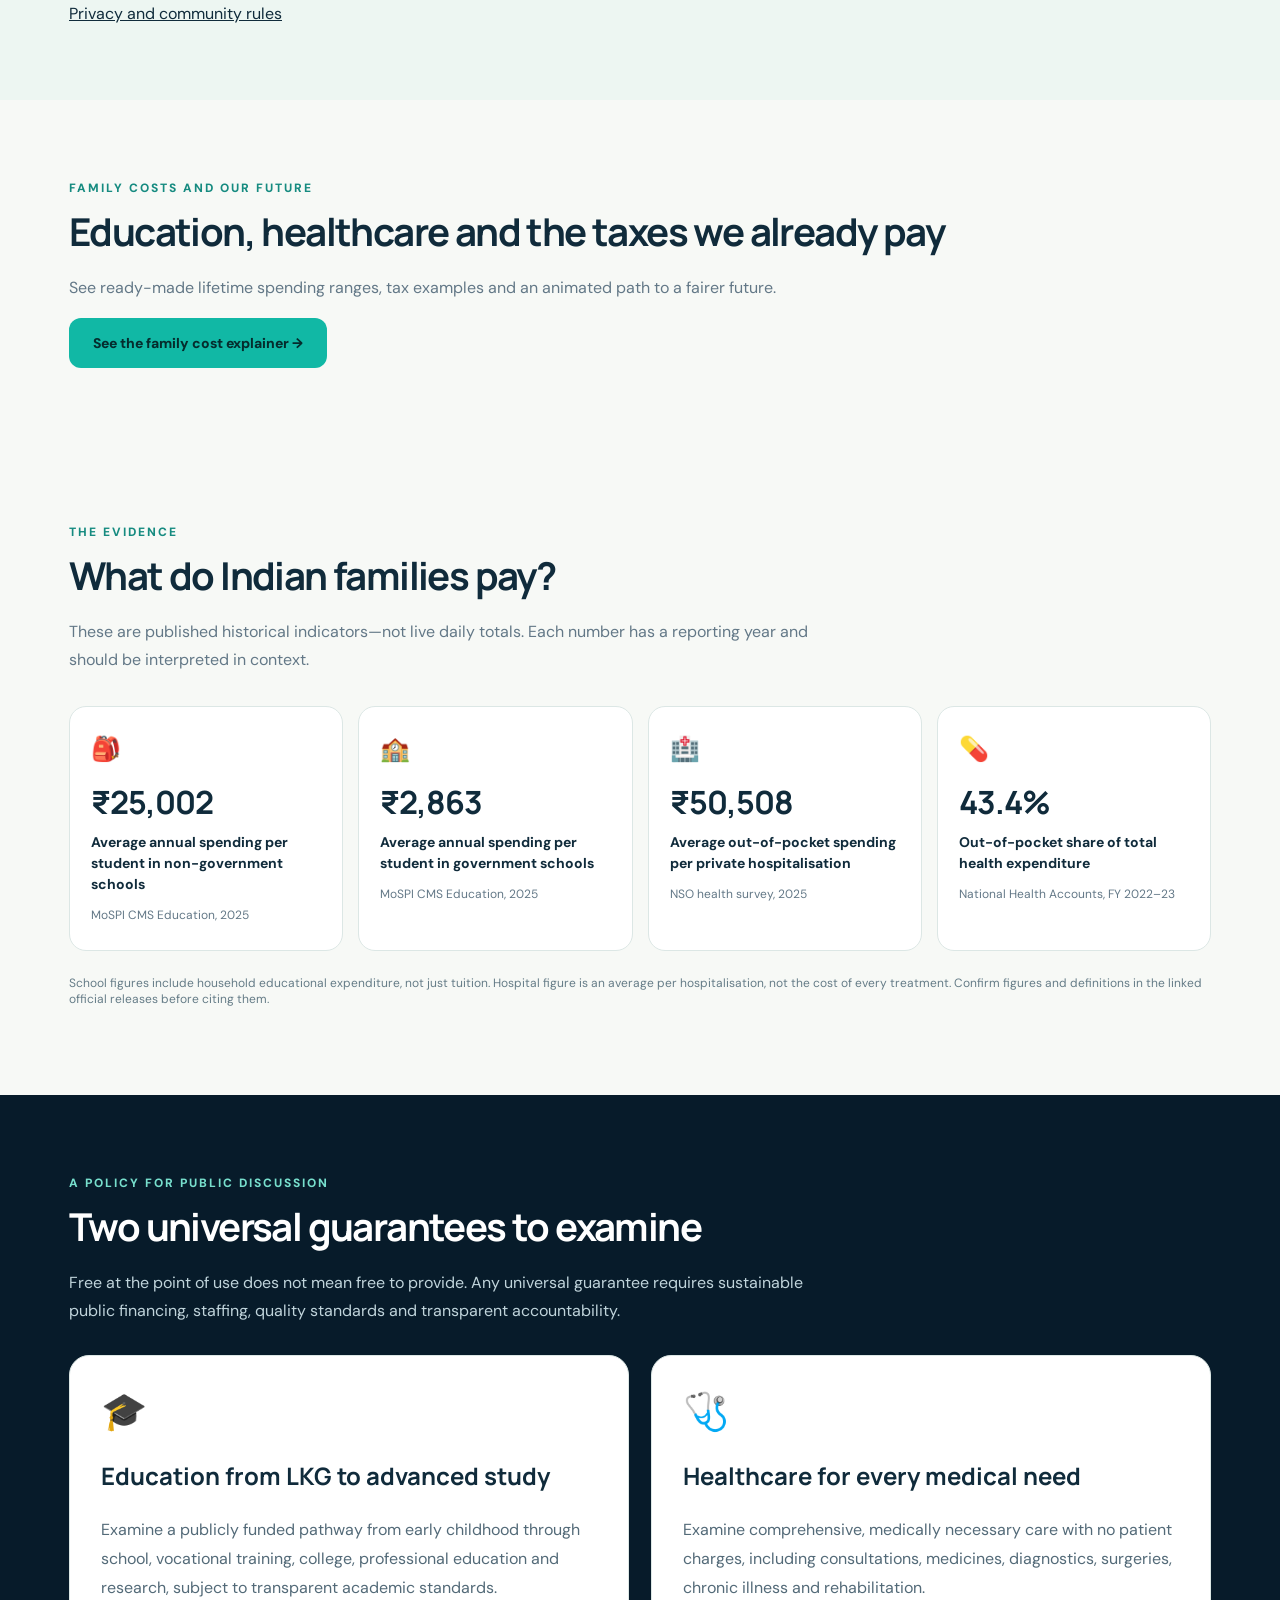
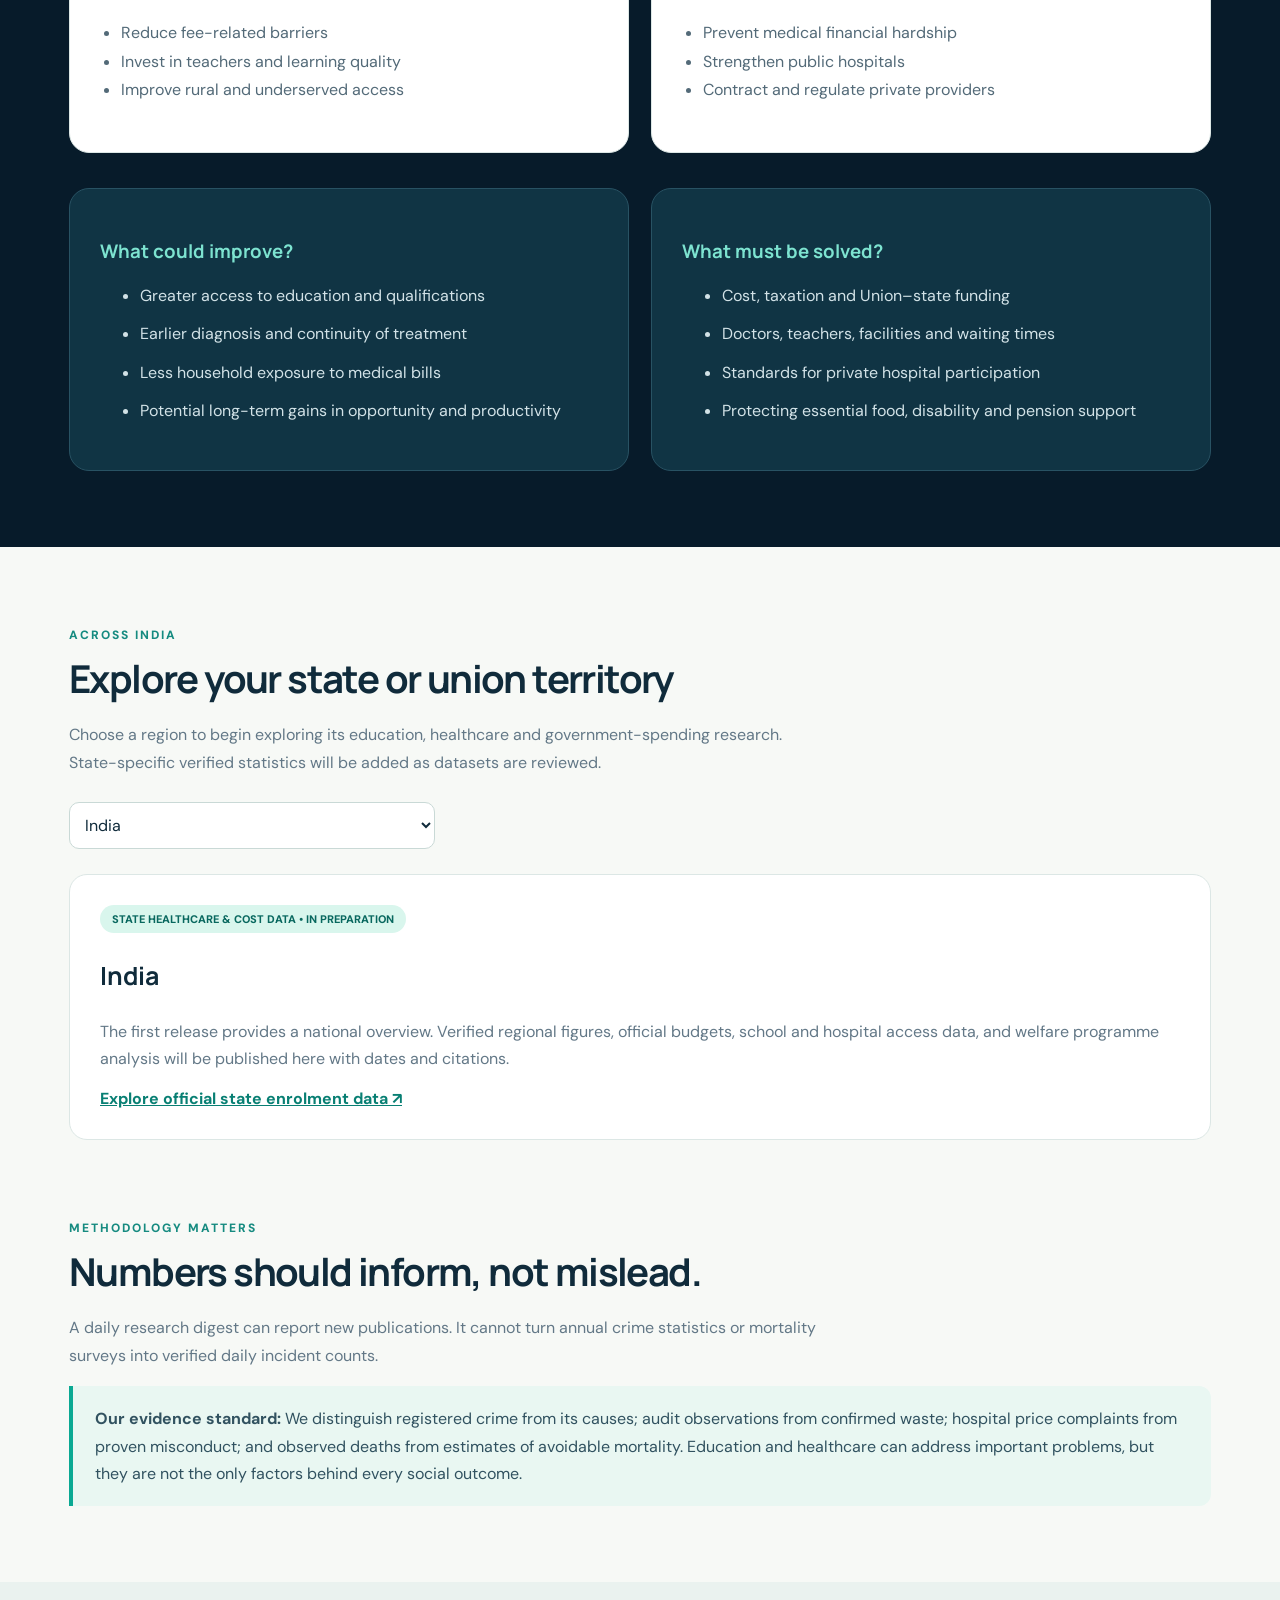
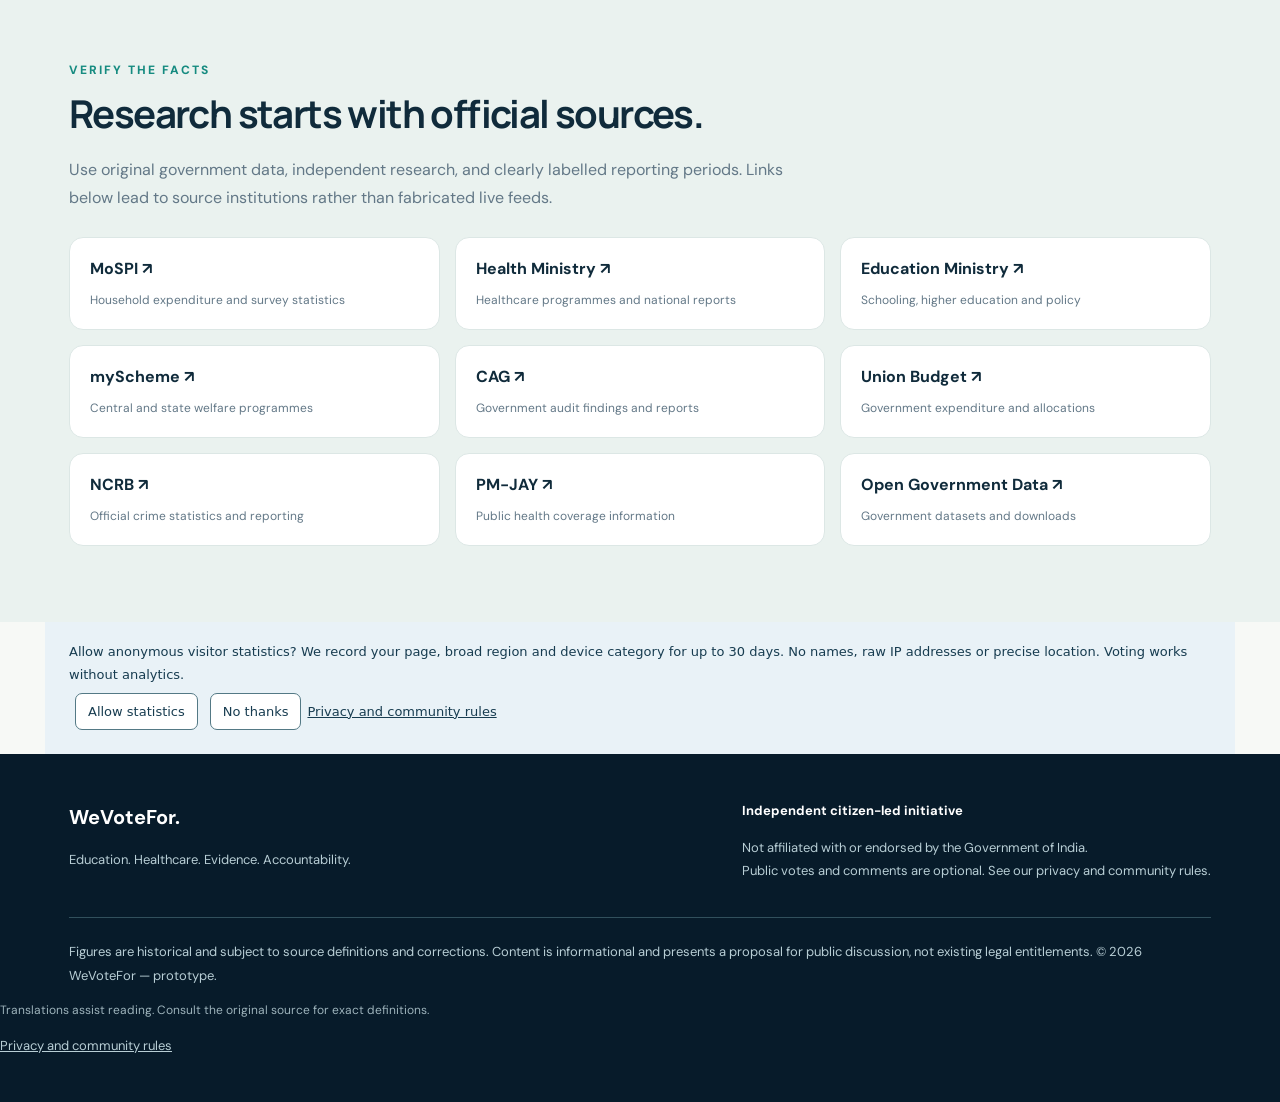
==== commit 14c9915a: "Add campaign pledge for affordable treatment, schooling and healthy childhoods" ====
--- a/index.html
+++ b/index.html
@@ -1,6 +1,6 @@
 <!doctype html><html lang="en"><head><meta charset="utf-8"><meta name="viewport" content="width=device-width,initial-scale=1"><meta name="theme-color" content="#071b2a"><title>WeVoteFor | Quality Education &amp; Healthcare for Everyone</title><link rel="preconnect" href="https://fonts.googleapis.com"><link rel="preconnect" href="https://fonts.gstatic.com" crossorigin><link href="https://fonts.googleapis.com/css2?family=DM+Sans:wght@400;500;600;700&family=Manrope:wght@400;500;600;700;800&display=swap" rel="stylesheet"><style>
 :root{--navy:#071b2a;--ink:#102b3b;--teal:#11b8a5;--cream:#f7f9f6;--muted:#637887;--line:#dce7e5}*{box-sizing:border-box}html{scroll-behavior:smooth}body{margin:0;background:var(--cream);color:var(--ink);font-family:'DM Sans',sans-serif}h1,h2,h3,.brand{font-family:Manrope,sans-serif}a{color:inherit}header{background:var(--navy);color:white;position:sticky;top:0;z-index:20;border-bottom:1px solid #234052}.wrap{max-width:1190px;margin:auto;padding:0 24px}.nav{min-height:76px;display:flex;align-items:center;justify-content:space-between;gap:16px}.brand{font-weight:800;font-size:22px;letter-spacing:-1px;text-decoration:none}.brand i{color:var(--teal);font-style:normal}.navlinks{display:flex;align-items:center;gap:24px}.navlinks a{text-decoration:none;font-size:14px;color:#d5e4e9}.navlinks a:hover{color:white}select,button{font:inherit}select{border:1px solid #c9d9d6;border-radius:10px;background:white;padding:11px;color:var(--ink);max-width:100%}.lang{background:#163547;color:white;border-color:#315264}.hero{background:radial-gradient(ellipse at 88% 12%,#14545a 0%,transparent 45%),linear-gradient(130deg,#071b2a,#103445);color:white;padding:92px 0 96px;overflow:hidden}.hero-grid{display:grid;grid-template-columns:1.18fr .82fr;gap:45px;align-items:center}.eyebrow{display:inline-flex;gap:9px;align-items:center;color:#75e2d1;text-transform:uppercase;letter-spacing:2px;font-size:12px;font-weight:800}.dot{width:8px;height:8px;border-radius:50%;background:#37dfbf}.hero h1{font-size:clamp(42px,5.2vw,72px);letter-spacing:-3.5px;line-height:1.08;margin:22px 0}.hero h1 span{color:#67e1c9}.hero p{font-size:18px;line-height:1.8;color:#d0e0e5;max-width:640px}.actions{display:flex;gap:12px;flex-wrap:wrap;margin-top:30px}.btn{display:inline-block;text-decoration:none;padding:15px 23px;border-radius:12px;font-weight:800;font-size:14px;border:1px solid transparent;cursor:pointer}.primary{background:var(--teal);color:#052c2d}.secondary{border-color:#56717a;color:white}.hero-art{border:1px solid #3d6671;border-radius:24px;padding:26px;background:#ffffff0c;box-shadow:0 25px 60px #0004}.hero-art .big{font-size:85px;margin:10px 0 18px}.hero-art h3{font-size:23px;margin:8px 0}.hero-art p{font-size:14px}.art-line{height:9px;border-radius:10px;background:#27525c;margin:18px 0;overflow:hidden}.art-line:after{content:'';display:block;width:74%;height:100%;background:#45d3b9}.strip{background:#e9f4f0;border-bottom:1px solid #d3e6e0}.strip .wrap{display:flex;gap:30px;align-items:center;justify-content:space-between;padding-top:16px;padding-bottom:16px;font-size:13px;flex-wrap:wrap}.section{padding:76px 0}.section h2{font-size:clamp(28px,3vw,43px);letter-spacing:-1.6px;margin:8px 0 15px}.intro{color:var(--muted);max-width:760px;line-height:1.75}.kicker{font-size:12px;letter-spacing:2px;color:#168b80;font-weight:800;text-transform:uppercase}.stats{display:grid;grid-template-columns:repeat(4,1fr);gap:15px;margin-top:32px}.stat{border:1px solid var(--line);background:white;padding:26px 21px;border-radius:17px;min-height:205px}.stat .ico{font-size:24px}.stat strong{display:block;font-family:Manrope;font-size:32px;letter-spacing:-1px;margin:16px 0 8px}.stat p{font-size:14px;line-height:1.5;margin:0 0 8px;font-weight:700}.stat small{color:var(--muted);font-size:12px}.pill{display:inline-block;background:#d9f6ed;color:#09685f;border-radius:99px;padding:7px 12px;font-size:11px;font-weight:800}.two{display:grid;grid-template-columns:repeat(2,1fr);gap:22px;margin-top:30px}.feature{background:white;border:1px solid var(--line);border-radius:20px;padding:31px}.feature .symbol{font-size:37px}.feature h3{font-size:24px}.feature p,.feature li{line-height:1.8;color:#536a78}.feature ul{padding-left:20px}.dark{background:var(--navy);color:white}.dark .intro{color:#c0d4db}.compare{display:grid;grid-template-columns:1fr 1fr;gap:22px;margin-top:35px}.compare article{background:#103444;border:1px solid #285263;border-radius:20px;padding:30px}.compare h3{color:#7de3d0}.compare li{margin:13px 0;color:#d2e2e7;line-height:1.6}.filter{display:flex;gap:14px;flex-wrap:wrap;margin:25px 0}.filter select{min-width:220px}.region{background:white;border:1px solid var(--line);border-radius:18px;padding:30px}.region h3{font-size:25px}.region p{line-height:1.7;color:var(--muted)}.note{border-left:4px solid #0aa993;background:#e9f7f2;padding:19px 22px;border-radius:0 12px 12px 0;color:#315260;line-height:1.7}.sources{display:grid;grid-template-columns:repeat(3,1fr);gap:15px;margin-top:25px}.source{background:white;border:1px solid var(--line);border-radius:14px;padding:20px;text-decoration:none}.source:hover{border-color:#0aa993}.source b{display:block;margin-bottom:9px}.source span{font-size:12px;color:var(--muted)}footer{background:#071b2a;color:#b8ced5;padding:45px 0;font-size:13px;line-height:1.8}footer b{color:white}.footer-grid{display:flex;justify-content:space-between;gap:20px;flex-wrap:wrap}.disclaimer{font-size:12px;color:#657c87;margin-top:24px}.menu{display:none}.sr-only{position:absolute;width:1px;height:1px;padding:0;margin:-1px;overflow:hidden;clip:rect(0,0,0,0);white-space:nowrap;border:0}@media(max-width:850px){.navlinks{display:none}.menu{display:block}.hero-grid{grid-template-columns:1fr}.hero-art{display:none}.stats{grid-template-columns:repeat(2,1fr)}.sources{grid-template-columns:repeat(2,1fr)}}@media(max-width:560px){.wrap{padding:0 17px}.hero{padding:70px 0}.hero h1{letter-spacing:-2px}.stats,.two,.compare,.sources{grid-template-columns:1fr}.stat{min-height:unset}.section{padding:58px 0}.nav{min-height:66px}.brand{font-size:19px}.lang{max-width:125px}.hero p{font-size:16px}}
-</style><link rel="stylesheet" href="/i18n.css?v=20261114"><script defer src="/i18n.js?v=20261114"></script><link rel="stylesheet" href="/community.css?v=20261114"><script defer src="/community-ui.js?v=20261114"></script><script defer src="/posts-ui.js?v=20261114"></script><meta name="description" content="Your vote is not for sale. WeVoteFor campaigns for free, quality education and healthcare, equally accessible to everyone in India. Explore the evidence."><meta name="robots" content="index,follow,max-image-preview:large"><link rel="canonical" href="https://wevotefor.in/"><meta property="og:site_name" content="WeVoteFor"><meta property="og:title" content="WeVoteFor | Quality Education &amp; Healthcare for Everyone"><meta property="og:description" content="Your vote is not for sale. WeVoteFor campaigns for free, quality education and healthcare, equally accessible to everyone in India. Explore the evidence."><meta property="og:type" content="website"><meta property="og:url" content="https://wevotefor.in/"><meta name="twitter:card" content="summary"><meta name="twitter:title" content="WeVoteFor | Quality Education &amp; Healthcare for Everyone"><meta name="twitter:description" content="Your vote is not for sale. WeVoteFor campaigns for free, quality education and healthcare, equally accessible to everyone in India. Explore the evidence."><link rel="icon" href="/favicon.svg" type="image/svg+xml"><script type="application/ld+json">{"@context":"https://schema.org","@graph":[{"@type":"WebSite","@id":"https://wevotefor.in/#website","url":"https://wevotefor.in/","name":"WeVoteFor","alternateName":["We Vote For"],"description":"Your vote is not for sale. WeVoteFor campaigns for free, quality education and healthcare, equally accessible to everyone in India. Explore the evidence.","inLanguage":["en","hi","te","ta","bn","mr","kn","ml"]},{"@type":"WebPage","@id":"https://wevotefor.in/#webpage","url":"https://wevotefor.in/","name":"WeVoteFor | Quality Education & Healthcare for Everyone","description":"Your vote is not for sale. WeVoteFor campaigns for free, quality education and healthcare, equally accessible to everyone in India. Explore the evidence.","isPartOf":{"@id":"https://wevotefor.in/#website"},"inLanguage":"en"}]}</script></head><body><header><div class="wrap nav"><a class="brand" href="/" translate="no">We<i>Vote</i>For<span style="color:#5ce3c8">.</span></a><nav class="navlinks" aria-label="Main navigation"><a href="/dashboard">Live Research Dashboard</a><a href="/states">State Data</a><a href="/methodology">Methodology</a><a href="#evidence">The Evidence</a><a href="#vision">The Proposal</a><a href="#states">States & UTs</a><a href="#sources">Sources</a><a href="#community">Community</a><a href="/families">Family costs</a></nav><label><span class="sr-only">Select language</span><select class="lang" id="language"><option value="en">English</option><option value="hi">हिन्दी</option><option value="te">తెలుగు</option><option value="ta">தமிழ்</option><option value="bn">বাংলা</option><option value="mr">मराठी</option><option value="kn">ಕನ್ನಡ</option><option value="ml">മലയാളം</option></select></label></div></header><main><section id="home" class="hero"><div class="wrap hero-grid"><div><span class="eyebrow"><span class="dot"></span> Independent public-interest research</span><h1 data-i="hero">Your vote is not for sale. <span>Your future matters.</span></h1><p data-i="lead">Use your vote to demand free, quality education and free, quality healthcare for everyone—equally, with dignity and accountability.</p><div class="actions"><a class="btn primary" href="#community">Stand for education and healthcare</a><a class="btn secondary" href="#campaign">Read the campaign</a></div></div><div class="hero-art" aria-hidden="true"><span class="pill">THE TWO FOUNDATIONS</span><div class="big">🎓 + 🏥</div><h3>Opportunity should not depend on income.</h3><p>From LKG to advanced study. From routine check-ups to complex treatment.</p><div class="art-line"></div><div class="art-line" style="width:78%"></div><div class="art-line" style="width:58%"></div></div></div></section><div class="strip"><div class="wrap"><span>🇮🇳 <b>28 states + 8 union territories</b></span><span>📚 Official data, clearly dated</span><span>🌐 English-first, regional language access</span><span>🔎 Sources you can check</span></div></div><section id="campaign" class="section campaign-manifesto" aria-labelledby="campaign-title"><div class="wrap"><span class="kicker">Our public campaign</span><h2 id="campaign-title">We stand for free, quality education and healthcare.</h2><blockquote>Your vote is your voice. Use it for your future and your children's future.</blockquote><p class="intro">Every person in India deserves the same opportunity: a quality education and medically necessary healthcare, free at the point of use.</p><p>We campaign peacefully for equal access—from the poorest child to the richest, in every village and every city.</p><p>Choose leaders by their competence, integrity, public-service record and commitment to these priorities.</p><p class="campaign-promise">A stronger India starts with informed votes, accountable leadership and equal opportunity.</p><p class="community-small">This is our policy demand. Delivering it requires public funding, trained staff, quality standards and transparent accountability.</p><div class="actions"><a class="btn primary" href="#community">Stand for education and healthcare</a><a class="btn secondary" href="https://wa.me/?text=Your%20vote%20is%20not%20for%20sale.%20Vote%20for%20your%20future%20and%20your%20children%27s%20future.%20We%20campaign%20for%20free%2C%20quality%20education%20and%20free%2C%20quality%20healthcare%2C%20equally%20accessible%20to%20everyone%20in%20India.%20Join%20the%20public%20discussion%3A%20https%3A%2F%2Fwevotefor.in%2F%23campaign" target="_blank" rel="noopener noreferrer">Share the campaign on WhatsApp ↗</a><a class="btn secondary" href="https://www.facebook.com/sharer/sharer.php?u=https%3A%2F%2Fwevotefor.in%2F%23campaign" target="_blank" rel="noopener noreferrer">Share on Facebook ↗</a></div></div></section><section id="we-vote-for" class="section" style="padding:32px 0"><div class="wrap"><h2>We vote for education and healthcare.</h2><p>WeVoteFor (We Vote For) is an independent citizen-led initiative focused on quality education and healthcare in India.</p><p>Our vote expresses public support for these priorities. This is an opinion campaign, not an official election or government service.</p><a href="#community">Add your voice to the public discussion →</a></div></section><section id="our-demand" class="section dark" aria-labelledby="demand-title"><div class="wrap"><span class="kicker" style="color:#77dfcd">Our shared demand</span><h2 id="demand-title">My vote is for education and healthcare.</h2><p class="intro" style="font-size:20px;max-width:920px">Every person in India—from the poorest child to the richest—deserves quality education and medically necessary healthcare, free at the point of use.</p><p class="intro">Demand your rights. Choose capable, accountable leaders who make education and health equal priorities.</p><div class="compare"><article><h3>🎓</h3><p style="line-height:1.8">No child should lose an education because of poverty.</p></article><article><h3>🏥</h3><p style="line-height:1.8">No person should be denied treatment because they cannot pay.</p></article></div><p style="font-size:clamp(20px,2.5vw,30px);font-weight:800;line-height:1.6;color:#7de3d0">Quality education. Quality healthcare. Equal rights. For everyone.</p><p class="intro">Judge leaders by competence, integrity, and results—not only their degrees.</p></div></section><section id="community" class="section community" aria-labelledby="community-title"><div class="wrap">
+</style><link rel="stylesheet" href="/i18n.css?v=20261114"><script defer src="/i18n.js?v=20261114"></script><link rel="stylesheet" href="/community.css?v=20261114"><script defer src="/community-ui.js?v=20261114"></script><script defer src="/posts-ui.js?v=20261114"></script><meta name="description" content="Your vote is not for sale. WeVoteFor campaigns for free, quality education and healthcare, equally accessible to everyone in India. Explore the evidence."><meta name="robots" content="index,follow,max-image-preview:large"><link rel="canonical" href="https://wevotefor.in/"><meta property="og:site_name" content="WeVoteFor"><meta property="og:title" content="WeVoteFor | Quality Education &amp; Healthcare for Everyone"><meta property="og:description" content="Your vote is not for sale. WeVoteFor campaigns for free, quality education and healthcare, equally accessible to everyone in India. Explore the evidence."><meta property="og:type" content="website"><meta property="og:url" content="https://wevotefor.in/"><meta name="twitter:card" content="summary"><meta name="twitter:title" content="WeVoteFor | Quality Education &amp; Healthcare for Everyone"><meta name="twitter:description" content="Your vote is not for sale. WeVoteFor campaigns for free, quality education and healthcare, equally accessible to everyone in India. Explore the evidence."><link rel="icon" href="/favicon.svg" type="image/svg+xml"><script type="application/ld+json">{"@context":"https://schema.org","@graph":[{"@type":"WebSite","@id":"https://wevotefor.in/#website","url":"https://wevotefor.in/","name":"WeVoteFor","alternateName":["We Vote For"],"description":"Your vote is not for sale. WeVoteFor campaigns for free, quality education and healthcare, equally accessible to everyone in India. Explore the evidence.","inLanguage":["en","hi","te","ta","bn","mr","kn","ml"]},{"@type":"WebPage","@id":"https://wevotefor.in/#webpage","url":"https://wevotefor.in/","name":"WeVoteFor | Quality Education & Healthcare for Everyone","description":"Your vote is not for sale. WeVoteFor campaigns for free, quality education and healthcare, equally accessible to everyone in India. Explore the evidence.","isPartOf":{"@id":"https://wevotefor.in/#website"},"inLanguage":"en"}]}</script></head><body><header><div class="wrap nav"><a class="brand" href="/" translate="no">We<i>Vote</i>For<span style="color:#5ce3c8">.</span></a><nav class="navlinks" aria-label="Main navigation"><a href="/dashboard">Live Research Dashboard</a><a href="/states">State Data</a><a href="/methodology">Methodology</a><a href="#evidence">The Evidence</a><a href="#vision">The Proposal</a><a href="#states">States & UTs</a><a href="#sources">Sources</a><a href="#community">Community</a><a href="/families">Family costs</a></nav><label><span class="sr-only">Select language</span><select class="lang" id="language"><option value="en">English</option><option value="hi">हिन्दी</option><option value="te">తెలుగు</option><option value="ta">தமிழ்</option><option value="bn">বাংলা</option><option value="mr">मराठी</option><option value="kn">ಕನ್ನಡ</option><option value="ml">മലയാളം</option></select></label></div></header><main><section id="home" class="hero"><div class="wrap hero-grid"><div><span class="eyebrow"><span class="dot"></span> Independent public-interest research</span><h1 data-i="hero">Your vote is not for sale. <span>Your future matters.</span></h1><p data-i="lead">Use your vote to demand free, quality education and free, quality healthcare for everyone—equally, with dignity and accountability.</p><div class="actions"><a class="btn primary" href="#community">Stand for education and healthcare</a><a class="btn secondary" href="#campaign">Read the campaign</a></div></div><div class="hero-art" aria-hidden="true"><span class="pill">THE TWO FOUNDATIONS</span><div class="big">🎓 + 🏥</div><h3>Opportunity should not depend on income.</h3><p>From LKG to advanced study. From routine check-ups to complex treatment.</p><div class="art-line"></div><div class="art-line" style="width:78%"></div><div class="art-line" style="width:58%"></div></div></div></section><div class="strip"><div class="wrap"><span>🇮🇳 <b>28 states + 8 union territories</b></span><span>📚 Official data, clearly dated</span><span>🌐 English-first, regional language access</span><span>🔎 Sources you can check</span></div></div><section id="campaign" class="section campaign-manifesto" aria-labelledby="campaign-title"><div class="wrap"><span class="kicker">Our public campaign</span><h2 id="campaign-title">We stand for free, quality education and healthcare.</h2><blockquote>Your vote is your voice. Use it for your future and your children's future.</blockquote><p class="intro">Every person in India deserves the same opportunity: a quality education and medically necessary healthcare, free at the point of use.</p><p>We campaign peacefully for equal access—from the poorest child to the richest, in every village and every city.</p><p>Choose leaders by their competence, integrity, public-service record and commitment to these priorities.</p><p class="campaign-promise">A stronger India starts with informed votes, accountable leadership and equal opportunity.</p><div id="campaign-pledge" style="margin:28px 0;padding:24px;background:white;border:1px solid #a8cec2;border-radius:18px;scroll-margin-top:100px"><h3>The future we demand—starting today.</h3><ul style="padding-left:22px;line-height:1.9"><li style="margin:12px 0">No one should lose their life because they cannot afford medical treatment.</li><li style="margin:12px 0">No child should be forced to leave school because their family cannot afford the fees.</li><li style="margin:12px 0">Every child deserves a place in school, nutritious food and the chance to grow up healthy.</li><li style="margin:12px 0">Every parent deserves freedom from the burden of school fees and unaffordable hospital bills.</li><li style="margin:12px 0">We stand for free, quality education and free, quality healthcare—equally accessible to everyone in India.</li></ul></div><p class="community-small">This is our policy demand. Delivering it requires public funding, trained staff, quality standards and transparent accountability.</p><div class="actions"><a class="btn primary" href="#community">Stand for education and healthcare</a><a class="btn secondary" href="https://wa.me/?text=Your%20vote%20is%20not%20for%20sale.%20The%20future%20we%20demand%E2%80%94starting%20today.%20No%20one%20should%20lose%20their%20life%20because%20they%20cannot%20afford%20medical%20treatment.%20No%20child%20should%20be%20forced%20to%20leave%20school%20because%20their%20family%20cannot%20afford%20the%20fees.%20Every%20child%20deserves%20a%20place%20in%20school%2C%20nutritious%20food%20and%20the%20chance%20to%20grow%20up%20healthy.%20Every%20parent%20deserves%20freedom%20from%20the%20burden%20of%20school%20fees%20and%20unaffordable%20hospital%20bills.%20We%20stand%20for%20free%2C%20quality%20education%20and%20free%2C%20quality%20healthcare%E2%80%94equally%20accessible%20to%20everyone%20in%20India.%20Join%20the%20campaign%3A%20https%3A%2F%2Fwevotefor.in%2F%23campaign-pledge" target="_blank" rel="noopener noreferrer">Share the campaign on WhatsApp ↗</a><a class="btn secondary" href="https://www.facebook.com/sharer/sharer.php?u=https%3A%2F%2Fwevotefor.in%2F%23campaign" target="_blank" rel="noopener noreferrer">Share on Facebook ↗</a></div></div></section><section id="we-vote-for" class="section" style="padding:32px 0"><div class="wrap"><h2>We vote for education and healthcare.</h2><p>WeVoteFor (We Vote For) is an independent citizen-led initiative focused on quality education and healthcare in India.</p><p>Our vote expresses public support for these priorities. This is an opinion campaign, not an official election or government service.</p><a href="#community">Add your voice to the public discussion →</a></div></section><section id="our-demand" class="section dark" aria-labelledby="demand-title"><div class="wrap"><span class="kicker" style="color:#77dfcd">Our shared demand</span><h2 id="demand-title">My vote is for education and healthcare.</h2><p class="intro" style="font-size:20px;max-width:920px">Every person in India—from the poorest child to the richest—deserves quality education and medically necessary healthcare, free at the point of use.</p><p class="intro">Demand your rights. Choose capable, accountable leaders who make education and health equal priorities.</p><div class="compare"><article><h3>🎓</h3><p style="line-height:1.8">No child should lose an education because of poverty.</p></article><article><h3>🏥</h3><p style="line-height:1.8">No person should be denied treatment because they cannot pay.</p></article></div><p style="font-size:clamp(20px,2.5vw,30px);font-weight:800;line-height:1.6;color:#7de3d0">Quality education. Quality healthcare. Equal rights. For everyone.</p><p class="intro">Judge leaders by competence, integrity, and results—not only their degrees.</p></div></section><section id="community" class="section community" aria-labelledby="community-title"><div class="wrap">
 <span class="kicker">Your voice matters</span><h2 id="community-title">Vote for education and healthcare</h2>
 <p class="intro">Do you support equal access to quality education and medically necessary healthcare, free at the point of use?</p>
 <p class="community-small">Community opinion poll, not an election. One active vote per browser session; not verified unique people. Counts refresh every 30 seconds.</p>
@@ -23,3 +23,4 @@
 
 
 
+
